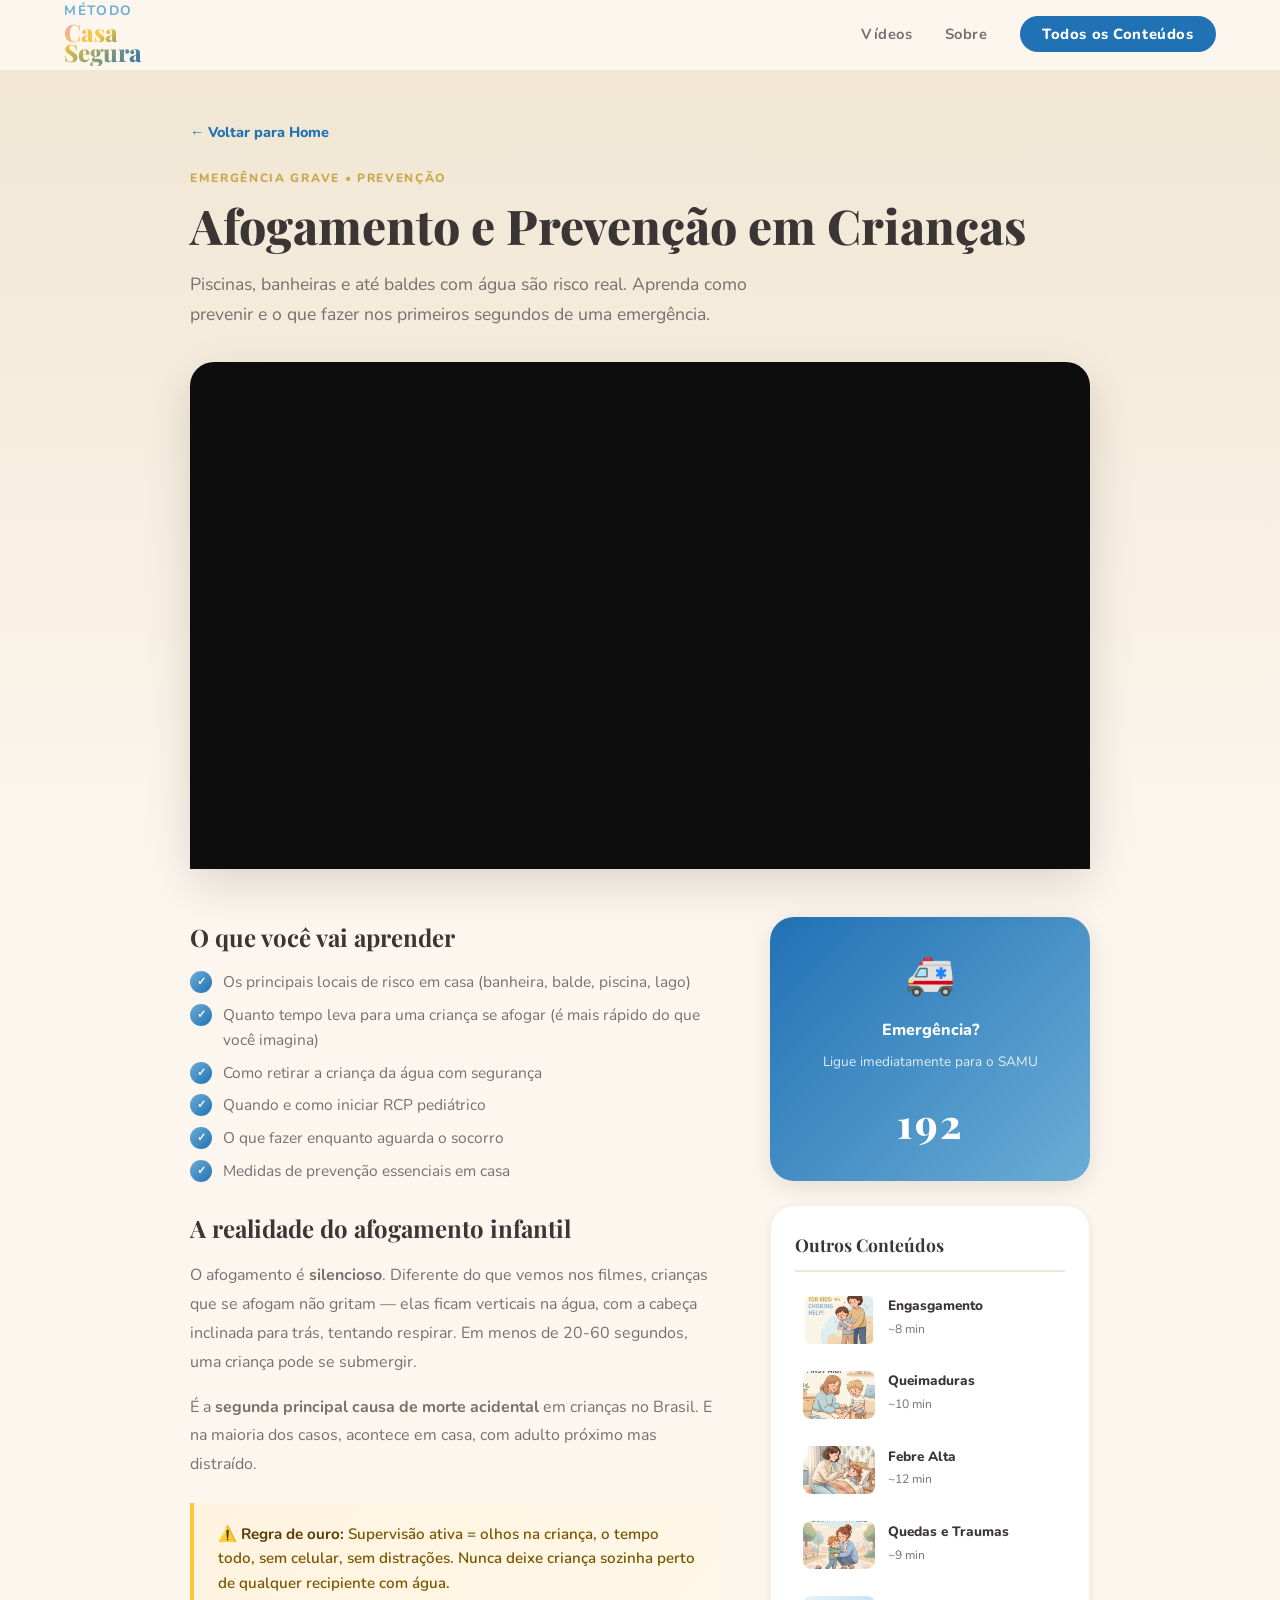
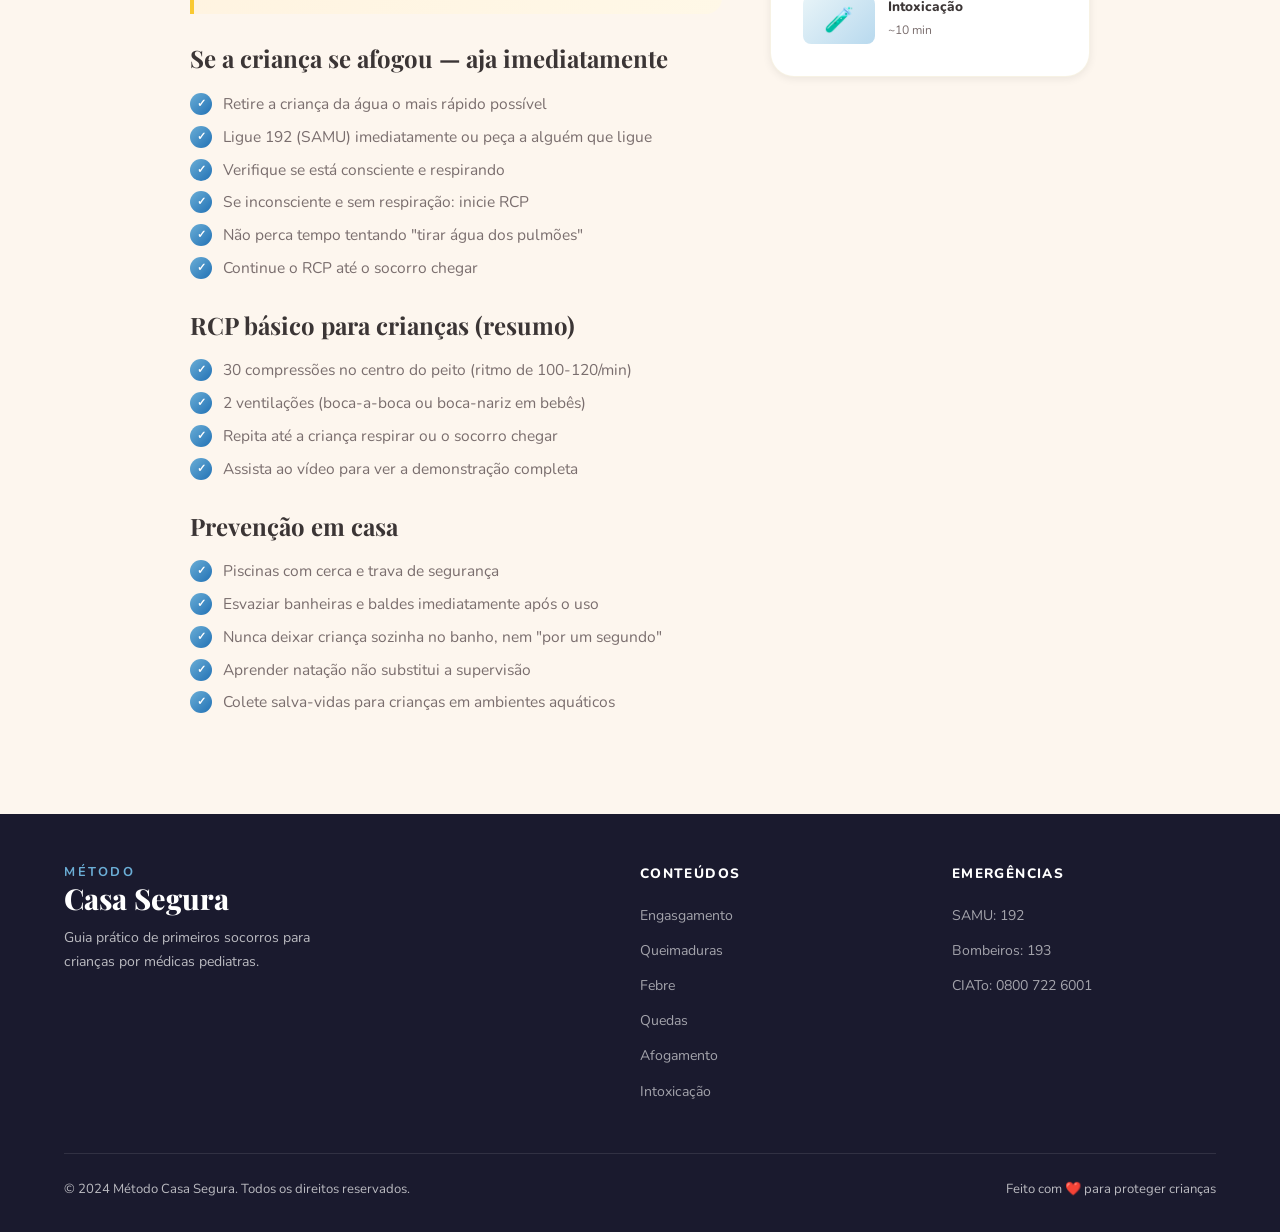
==== video/afogamento.html @ 20ad070c "Primeiro commit" ====
<!DOCTYPE html>
<html lang="pt-BR">
<head>
  <meta charset="UTF-8" />
  <meta name="viewport" content="width=device-width, initial-scale=1.0" />
  <title>Afogamento e Prevenção — Método Casa Segura</title>
  <meta name="description" content="Piscinas, banheiras e baldes causam afogamentos. Aprenda a prevenir e os primeiros passos em caso de emergência com crianças." />
  <link rel="stylesheet" href="../css/style.css" />
  <link rel="icon" href="data:image/svg+xml,<svg xmlns='http://www.w3.org/2000/svg' viewBox='0 0 100 100'><text y='.9em' font-size='90'>🏠</text></svg>" />
</head>
<body>

<header class="site-header">
  <nav class="nav-inner">
    <a href="../index.html" class="logo" aria-label="Método Casa Segura - Início">
      <span class="logo-metodo">Método</span>
      <span class="logo-casa">Casa</span>
      <span class="logo-segura">Segura</span>
    </a>
    <ul class="nav-links" id="nav-links">
      <li><a href="../index.html#videos">Vídeos</a></li>
      <li><a href="../index.html#sobre">Sobre</a></li>
      <li><a href="../index.html#videos" class="nav-cta">Todos os Conteúdos</a></li>
    </ul>
    <button class="hamburger" id="hamburger" aria-label="Abrir menu">
      <span></span><span></span><span></span>
    </button>
  </nav>
</header>

<main>
  <section class="page-video-hero">
    <div class="video-page-inner">
      <a href="../index.html" class="back-link" id="btn-voltar">← Voltar para Home</a>
      <p class="video-page-category">Emergência Grave • Prevenção</p>
      <h1 class="video-page-title">Afogamento e Prevenção em Crianças</h1>
      <p class="video-page-subtitle">Piscinas, banheiras e até baldes com água são risco real. Aprenda como prevenir e o que fazer nos primeiros segundos de uma emergência.</p>

      <div class="video-player-wrap">
        <!-- Substitua o src pelo link real do YouTube ex: https://www.youtube.com/embed/SEU_ID_AQUI -->
        <iframe
          src="https://www.youtube.com/embed/dQw4w9WgXcQ"
          title="Afogamento e Prevenção — Método Casa Segura"
          allow="accelerometer; autoplay; clipboard-write; encrypted-media; gyroscope; picture-in-picture"
          allowfullscreen
          loading="lazy"
        ></iframe>
      </div>
    </div>
  </section>

  <section class="video-content-section">
    <div class="video-content-inner">

      <article class="video-description">
        <h3>O que você vai aprender</h3>
        <ul>
          <li>Os principais locais de risco em casa (banheira, balde, piscina, lago)</li>
          <li>Quanto tempo leva para uma criança se afogar (é mais rápido do que você imagina)</li>
          <li>Como retirar a criança da água com segurança</li>
          <li>Quando e como iniciar RCP pediátrico</li>
          <li>O que fazer enquanto aguarda o socorro</li>
          <li>Medidas de prevenção essenciais em casa</li>
        </ul>

        <h3>A realidade do afogamento infantil</h3>
        <p>O afogamento é <strong>silencioso</strong>. Diferente do que vemos nos filmes, crianças que se afogam não gritam — elas ficam verticais na água, com a cabeça inclinada para trás, tentando respirar. Em menos de 20-60 segundos, uma criança pode se submergir.</p>
        <p>É a <strong>segunda principal causa de morte acidental</strong> em crianças no Brasil. E na maioria dos casos, acontece em casa, com adulto próximo mas distraído.</p>

        <div class="warning-box">
          ⚠️ <strong>Regra de ouro:</strong> Supervisão ativa = olhos na criança, o tempo todo, sem celular, sem distrações. Nunca deixe criança sozinha perto de qualquer recipiente com água.
        </div>

        <h3>Se a criança se afogou — aja imediatamente</h3>
        <ul>
          <li>Retire a criança da água o mais rápido possível</li>
          <li>Ligue 192 (SAMU) imediatamente ou peça a alguém que ligue</li>
          <li>Verifique se está consciente e respirando</li>
          <li>Se inconsciente e sem respiração: inicie RCP</li>
          <li>Não perca tempo tentando "tirar água dos pulmões"</li>
          <li>Continue o RCP até o socorro chegar</li>
        </ul>

        <h3>RCP básico para crianças (resumo)</h3>
        <ul>
          <li>30 compressões no centro do peito (ritmo de 100-120/min)</li>
          <li>2 ventilações (boca-a-boca ou boca-nariz em bebês)</li>
          <li>Repita até a criança respirar ou o socorro chegar</li>
          <li>Assista ao vídeo para ver a demonstração completa</li>
        </ul>

        <h3>Prevenção em casa</h3>
        <ul>
          <li>Piscinas com cerca e trava de segurança</li>
          <li>Esvaziar banheiras e baldes imediatamente após o uso</li>
          <li>Nunca deixar criança sozinha no banho, nem "por um segundo"</li>
          <li>Aprender natação não substitui a supervisão</li>
          <li>Colete salva-vidas para crianças em ambientes aquáticos</li>
        </ul>
      </article>

      <aside class="video-sidebar">
        <div class="emergency-card">
          <div class="icon">🚑</div>
          <h4>Emergência?</h4>
          <p>Ligue imediatamente para o SAMU</p>
          <div class="emergency-number">192</div>
        </div>

        <div class="sidebar-card" style="margin-top:1.5rem;">
          <h4>Outros Conteúdos</h4>
          <div class="related-list">
            <a href="engasgamento.html" class="related-item">
              <img src="../images/thumb_engasgamento.png" alt="Engasgamento" />
              <div class="related-item-info"><strong>Engasgamento</strong><span>~8 min</span></div>
            </a>
            <a href="queimadura.html" class="related-item">
              <img src="../images/thumb_queimadura.png" alt="Queimaduras" />
              <div class="related-item-info"><strong>Queimaduras</strong><span>~10 min</span></div>
            </a>
            <a href="febre.html" class="related-item">
              <img src="../images/thumb_febre.png" alt="Febre" />
              <div class="related-item-info"><strong>Febre Alta</strong><span>~12 min</span></div>
            </a>
            <a href="queda.html" class="related-item">
              <img src="../images/thumb_queda.png" alt="Quedas" />
              <div class="related-item-info"><strong>Quedas e Traumas</strong><span>~9 min</span></div>
            </a>
            <a href="intoxicacao.html" class="related-item">
              <div style="width:72px;height:48px;background:linear-gradient(135deg,#E8F4F8,#B8D9EE);border-radius:8px;display:flex;align-items:center;justify-content:center;font-size:1.5rem;flex-shrink:0;">🧪</div>
              <div class="related-item-info"><strong>Intoxicação</strong><span>~10 min</span></div>
            </a>
          </div>
        </div>
      </aside>

    </div>
  </section>
</main>

<footer class="site-footer">
  <div class="footer-inner">
    <div class="footer-brand">
      <div class="logo-footer-metodo">Método</div>
      <div class="logo-footer-name">Casa Segura</div>
      <p>Guia prático de primeiros socorros para crianças por médicas pediatras.</p>
    </div>
    <div class="footer-col">
      <h4>Conteúdos</h4>
      <ul>
        <li><a href="engasgamento.html">Engasgamento</a></li>
        <li><a href="queimadura.html">Queimaduras</a></li>
        <li><a href="febre.html">Febre</a></li>
        <li><a href="queda.html">Quedas</a></li>
        <li><a href="afogamento.html">Afogamento</a></li>
        <li><a href="intoxicacao.html">Intoxicação</a></li>
      </ul>
    </div>
    <div class="footer-col">
      <h4>Emergências</h4>
      <ul>
        <li><a href="tel:192">SAMU: 192</a></li>
        <li><a href="tel:193">Bombeiros: 193</a></li>
        <li><a href="tel:0800722600">CIATo: 0800 722 6001</a></li>
      </ul>
    </div>
  </div>
  <div class="footer-bottom">
    <p>&copy; 2024 Método Casa Segura. Todos os direitos reservados.</p>
    <p>Feito com <span class="heart">❤️</span> para proteger crianças</p>
  </div>
</footer>

<script src="../js/main.js" defer></script>
</body>
</html>
---- css/style.css ----
/* ===================================================
   MÉTODO CASA SEGURA — Design System
   =================================================== */

@import url('https://fonts.googleapis.com/css2?family=Nunito:ital,wght@0,400;0,600;0,700;0,800;0,900;1,700&family=Playfair+Display:wght@700;800&display=swap');

/* --- CSS Variables --- */
:root {
  --azul-suave:    #6BAED6;
  --azul-forte:    #2171B5;
  --bege:          #FDF6EE;
  --bege-escuro:   #F0E6D3;
  --dourado:       #C9A84C;
  --dourado-claro: #F0D080;
  --rosa:          #F4A7B9;
  --rosa-suave:    #FDE8EF;
  --amarelo:       #F9C932;
  --texto:         #3B3535;
  --texto-leve:    #7A6E6E;
  --branco:        #FFFFFF;

  --radius-sm:  8px;
  --radius-md:  16px;
  --radius-lg:  24px;
  --radius-xl:  40px;

  --shadow-sm:  0 2px 8px rgba(0,0,0,.07);
  --shadow-md:  0 6px 24px rgba(0,0,0,.10);
  --shadow-lg:  0 16px 48px rgba(0,0,0,.13);

  --transition: .3s cubic-bezier(.4,0,.2,1);
  --font-body:  'Nunito', sans-serif;
  --font-title: 'Playfair Display', serif;
}

/* --- Reset & Base --- */
*, *::before, *::after { box-sizing: border-box; margin: 0; padding: 0; }

html { scroll-behavior: smooth; font-size: 16px; }

body {
  font-family: var(--font-body);
  background-color: var(--bege);
  color: var(--texto);
  line-height: 1.7;
  overflow-x: hidden;
}

img { display: block; max-width: 100%; }
a   { text-decoration: none; color: inherit; }
ul  { list-style: none; }

/* --- Scrollbar --- */
::-webkit-scrollbar { width: 8px; }
::-webkit-scrollbar-track { background: var(--bege-escuro); }
::-webkit-scrollbar-thumb { background: var(--azul-suave); border-radius: 4px; }

/* ===================================================
   HEADER / NAV
   =================================================== */
.site-header {
  position: sticky;
  top: 0;
  z-index: 100;
  background: rgba(253,246,238,.92);
  backdrop-filter: blur(12px);
  border-bottom: 1px solid rgba(201,168,76,.2);
  padding: 0 clamp(1rem, 5vw, 4rem);
}

.nav-inner {
  max-width: 1200px;
  margin: 0 auto;
  height: 70px;
  display: flex;
  align-items: center;
  justify-content: space-between;
}

.logo {
  display: flex;
  flex-direction: column;
  line-height: 1.1;
  user-select: none;
}

.logo-metodo {
  font-family: var(--font-body);
  font-weight: 700;
  font-size: .85rem;
  letter-spacing: .12em;
  color: var(--azul-suave);
  text-transform: uppercase;
}

.logo-casa {
  font-family: var(--font-title);
  font-size: 1.5rem;
  font-weight: 800;
  background: linear-gradient(135deg, var(--rosa) 0%, var(--amarelo) 50%, var(--azul-forte) 100%);
  -webkit-background-clip: text;
  -webkit-text-fill-color: transparent;
  background-clip: text;
}

.logo-segura {
  font-family: var(--font-title);
  font-size: 1.5rem;
  font-weight: 800;
  background: linear-gradient(135deg, var(--amarelo) 0%, var(--azul-forte) 100%);
  -webkit-background-clip: text;
  -webkit-text-fill-color: transparent;
  background-clip: text;
  margin-top: -6px;
}

.nav-links {
  display: flex;
  gap: 2rem;
  align-items: center;
}

.nav-links a {
  font-weight: 700;
  font-size: .92rem;
  color: var(--texto-leve);
  letter-spacing: .04em;
  transition: color var(--transition);
  position: relative;
}

.nav-links a::after {
  content: '';
  position: absolute;
  bottom: -4px; left: 0;
  width: 0; height: 2px;
  background: var(--dourado);
  border-radius: 2px;
  transition: width var(--transition);
}

.nav-links a:hover { color: var(--azul-forte); }
.nav-links a:hover::after { width: 100%; }

.nav-cta {
  background: var(--azul-forte) !important;
  color: var(--branco) !important;
  padding: .5rem 1.4rem;
  border-radius: var(--radius-xl);
  font-weight: 800 !important;
  transition: background var(--transition), transform var(--transition), box-shadow var(--transition) !important;
}

.nav-cta::after { display: none !important; }
.nav-cta:hover {
  background: var(--azul-suave) !important;
  transform: translateY(-2px);
  box-shadow: 0 6px 20px rgba(33,113,181,.35) !important;
}

/* Hamburger */
.hamburger {
  display: none;
  flex-direction: column;
  gap: 5px;
  cursor: pointer;
  padding: 4px;
  background: none;
  border: none;
}
.hamburger span {
  display: block;
  width: 26px; height: 3px;
  background: var(--azul-forte);
  border-radius: 3px;
  transition: var(--transition);
}

/* ===================================================
   HERO SECTION
   =================================================== */
.hero {
  min-height: calc(100vh - 70px);
  display: grid;
  grid-template-columns: 1fr 1fr;
  align-items: center;
  gap: 3rem;
  padding: 4rem clamp(1rem, 5vw, 4rem);
  max-width: 1200px;
  margin: 0 auto;
}

.hero-content { order: 1; }

.hero-badge {
  display: inline-flex;
  align-items: center;
  gap: .5rem;
  background: var(--rosa-suave);
  border: 1px solid var(--rosa);
  color: #C0527A;
  font-size: .8rem;
  font-weight: 800;
  letter-spacing: .08em;
  text-transform: uppercase;
  padding: .4rem 1rem;
  border-radius: var(--radius-xl);
  margin-bottom: 1.5rem;
  animation: fadeInDown .6s ease both;
}

.hero-badge-icon { font-size: 1rem; }

.hero-title {
  font-family: var(--font-body);
  font-weight: 900;
  font-size: clamp(2.2rem, 5vw, 3.8rem);
  line-height: 1.1;
  margin-bottom: 1rem;
  animation: fadeInUp .7s .1s ease both;
}

.hero-title .word-metodo {
  font-family: var(--font-body);
  font-size: .6em;
  font-weight: 700;
  display: block;
  color: var(--azul-suave);
  letter-spacing: .2em;
  text-transform: uppercase;
  margin-bottom: .2rem;
}

.hero-title .word-casa {
  color: var(--rosa);
  display: inline-block;
}

.hero-title .word-segura {
  color: var(--amarelo);
  display: inline-block;
  -webkit-text-stroke: 2px var(--azul-forte);
}

.hero-subtitle {
  font-size: clamp(1rem, 2vw, 1.22rem);
  color: var(--texto-leve);
  font-weight: 600;
  max-width: 480px;
  margin-bottom: 2rem;
  animation: fadeInUp .7s .2s ease both;
}

.hero-subtitle strong { color: var(--azul-forte); }

.hero-actions {
  display: flex;
  flex-wrap: wrap;
  gap: 1rem;
  animation: fadeInUp .7s .3s ease both;
}

.btn-primary {
  display: inline-flex;
  align-items: center;
  gap: .6rem;
  background: linear-gradient(135deg, var(--azul-forte), var(--azul-suave));
  color: var(--branco);
  font-family: var(--font-body);
  font-weight: 800;
  font-size: 1rem;
  padding: .9rem 2rem;
  border-radius: var(--radius-xl);
  border: none;
  cursor: pointer;
  box-shadow: 0 6px 24px rgba(33,113,181,.35);
  transition: transform var(--transition), box-shadow var(--transition);
}
.btn-primary:hover {
  transform: translateY(-3px);
  box-shadow: 0 12px 36px rgba(33,113,181,.45);
}

.btn-secondary {
  display: inline-flex;
  align-items: center;
  gap: .6rem;
  background: transparent;
  color: var(--azul-forte);
  font-family: var(--font-body);
  font-weight: 800;
  font-size: 1rem;
  padding: .9rem 2rem;
  border-radius: var(--radius-xl);
  border: 2px solid var(--azul-forte);
  cursor: pointer;
  transition: background var(--transition), color var(--transition), transform var(--transition);
}
.btn-secondary:hover {
  background: var(--azul-forte);
  color: var(--branco);
  transform: translateY(-3px);
}

.hero-stats {
  display: flex;
  gap: 2rem;
  margin-top: 2.5rem;
  animation: fadeInUp .7s .4s ease both;
}

.stat {
  display: flex;
  flex-direction: column;
}
.stat-number {
  font-family: var(--font-title);
  font-size: 1.8rem;
  font-weight: 800;
  color: var(--azul-forte);
  line-height: 1;
}
.stat-label {
  font-size: .78rem;
  font-weight: 700;
  color: var(--texto-leve);
  text-transform: uppercase;
  letter-spacing: .06em;
}

.hero-image {
  order: 2;
  position: relative;
  animation: fadeIn .8s .2s ease both;
}

.hero-image img {
  width: 100%;
  max-width: 520px;
  margin: 0 auto;
  border-radius: var(--radius-lg);
  box-shadow: var(--shadow-lg);
}

.hero-badge-float {
  position: absolute;
  background: var(--branco);
  border-radius: var(--radius-md);
  box-shadow: var(--shadow-md);
  padding: .8rem 1.2rem;
  display: flex;
  align-items: center;
  gap: .6rem;
  font-weight: 800;
  font-size: .82rem;
  color: var(--texto);
  animation: float 3s ease-in-out infinite;
}

.hero-badge-float .badge-icon { font-size: 1.4rem; }

.badge-float-1 { top: 10%; right: -5%; }
.badge-float-2 { bottom: 15%; left: -5%; animation-delay: 1.5s; }

/* ===================================================
   DIVIDER ORNAMENT
   =================================================== */
.ornament-divider {
  text-align: center;
  padding: .5rem 0;
  color: var(--dourado);
  font-size: 1.4rem;
  letter-spacing: .6em;
  opacity: .6;
}

/* ===================================================
   SECTION COMMONS
   =================================================== */
.section {
  padding: 5rem clamp(1rem, 5vw, 4rem);
}

.section-inner {
  max-width: 1200px;
  margin: 0 auto;
}

.section-header {
  text-align: center;
  margin-bottom: 3.5rem;
}

.section-eyebrow {
  display: inline-block;
  font-size: .8rem;
  font-weight: 800;
  letter-spacing: .18em;
  text-transform: uppercase;
  color: var(--dourado);
  margin-bottom: .8rem;
}

.section-title {
  font-family: var(--font-title);
  font-size: clamp(1.8rem, 4vw, 2.8rem);
  font-weight: 800;
  color: var(--texto);
  line-height: 1.2;
  margin-bottom: .8rem;
}

.section-subtitle {
  font-size: 1.05rem;
  color: var(--texto-leve);
  max-width: 560px;
  margin: 0 auto;
}

/* ===================================================
   BENEFITS STRIP
   =================================================== */
.benefits-strip {
  background: linear-gradient(135deg, var(--azul-forte) 0%, var(--azul-suave) 100%);
  padding: 3rem clamp(1rem, 5vw, 4rem);
}

.benefits-grid {
  max-width: 1200px;
  margin: 0 auto;
  display: grid;
  grid-template-columns: repeat(auto-fit, minmax(200px, 1fr));
  gap: 2rem;
}

.benefit-item {
  display: flex;
  flex-direction: column;
  align-items: center;
  text-align: center;
  color: var(--branco);
  gap: .6rem;
}

.benefit-icon {
  font-size: 2.2rem;
  background: rgba(255,255,255,.15);
  width: 64px; height: 64px;
  border-radius: 50%;
  display: flex;
  align-items: center;
  justify-content: center;
  margin-bottom: .4rem;
}

.benefit-title {
  font-weight: 800;
  font-size: 1rem;
}

.benefit-desc {
  font-size: .85rem;
  opacity: .85;
  line-height: 1.5;
}

/* ===================================================
   VIDEO CARDS GRID
   =================================================== */
.videos-section { background: var(--bege); }

.cards-grid {
  display: grid;
  grid-template-columns: repeat(auto-fill, minmax(300px, 1fr));
  gap: 2rem;
}

.video-card {
  background: var(--branco);
  border-radius: var(--radius-lg);
  overflow: hidden;
  box-shadow: var(--shadow-sm);
  transition: transform var(--transition), box-shadow var(--transition);
  cursor: pointer;
  display: flex;
  flex-direction: column;
  border: 1px solid rgba(201,168,76,.12);
}

.video-card:hover {
  transform: translateY(-8px);
  box-shadow: var(--shadow-lg);
}

.card-thumb {
  position: relative;
  overflow: hidden;
  aspect-ratio: 16/9;
  background: var(--bege-escuro);
}

.card-thumb img {
  width: 100%;
  height: 100%;
  object-fit: cover;
  transition: transform var(--transition);
}

.video-card:hover .card-thumb img {
  transform: scale(1.05);
}

.card-play-overlay {
  position: absolute;
  inset: 0;
  background: rgba(33,113,181,.18);
  display: flex;
  align-items: center;
  justify-content: center;
  opacity: 0;
  transition: opacity var(--transition);
}

.video-card:hover .card-play-overlay { opacity: 1; }

.play-btn-overlay {
  width: 60px; height: 60px;
  background: var(--branco);
  border-radius: 50%;
  display: flex;
  align-items: center;
  justify-content: center;
  box-shadow: var(--shadow-md);
  font-size: 1.4rem;
  transform: scale(.8);
  transition: transform var(--transition);
}

.video-card:hover .play-btn-overlay { transform: scale(1); }

.card-tag {
  position: absolute;
  top: .8rem; left: .8rem;
  background: var(--rosa);
  color: var(--branco);
  font-size: .7rem;
  font-weight: 800;
  text-transform: uppercase;
  letter-spacing: .06em;
  padding: .25rem .7rem;
  border-radius: var(--radius-xl);
}

.card-body {
  padding: 1.4rem;
  flex: 1;
  display: flex;
  flex-direction: column;
  gap: .6rem;
}

.card-category {
  font-size: .72rem;
  font-weight: 800;
  letter-spacing: .12em;
  text-transform: uppercase;
  color: var(--dourado);
}

.card-title {
  font-family: var(--font-title);
  font-size: 1.2rem;
  font-weight: 700;
  color: var(--texto);
  line-height: 1.3;
}

.card-desc {
  font-size: .9rem;
  color: var(--texto-leve);
  line-height: 1.6;
  flex: 1;
}

.card-footer {
  display: flex;
  align-items: center;
  justify-content: space-between;
  padding: 1rem 1.4rem;
  border-top: 1px solid rgba(0,0,0,.06);
}

.card-duration {
  font-size: .8rem;
  font-weight: 700;
  color: var(--texto-leve);
  display: flex;
  align-items: center;
  gap: .35rem;
}

.btn-card {
  display: inline-flex;
  align-items: center;
  gap: .4rem;
  background: var(--azul-forte);
  color: var(--branco);
  font-family: var(--font-body);
  font-weight: 800;
  font-size: .82rem;
  padding: .55rem 1.2rem;
  border-radius: var(--radius-xl);
  border: none;
  cursor: pointer;
  transition: background var(--transition), transform var(--transition);
  text-decoration: none;
}

.btn-card:hover {
  background: var(--azul-suave);
  transform: translateX(3px);
}

/* ===================================================
   ABOUT SECTION
   =================================================== */
.about-section {
  background: linear-gradient(135deg, var(--rosa-suave) 0%, var(--bege) 60%);
}

.about-grid {
  display: grid;
  grid-template-columns: 1fr 1fr;
  gap: 4rem;
  align-items: center;
}

.about-image-wrap {
  position: relative;
}

.about-image-wrap img {
  border-radius: var(--radius-lg);
  box-shadow: var(--shadow-lg);
}

.about-badge-stamp {
  position: absolute;
  bottom: -1.5rem; right: -1.5rem;
  width: 110px; height: 110px;
  background: linear-gradient(135deg, var(--dourado), var(--dourado-claro));
  border-radius: 50%;
  display: flex;
  flex-direction: column;
  align-items: center;
  justify-content: center;
  text-align: center;
  box-shadow: var(--shadow-md);
  color: var(--branco);
  font-weight: 800;
  font-size: .7rem;
  line-height: 1.3;
  padding: 1rem;
  animation: float 3s ease-in-out infinite;
}

.about-content h2 {
  font-family: var(--font-title);
  font-size: clamp(1.6rem, 3vw, 2.4rem);
  font-weight: 800;
  color: var(--texto);
  margin-bottom: 1.2rem;
}

.about-content p {
  font-size: 1rem;
  color: var(--texto-leve);
  margin-bottom: 1rem;
  line-height: 1.8;
}

.doctors-list {
  display: flex;
  flex-direction: column;
  gap: .8rem;
  margin-top: 1.5rem;
}

.doctor-item {
  display: flex;
  align-items: center;
  gap: 1rem;
  background: var(--branco);
  padding: .9rem 1.2rem;
  border-radius: var(--radius-md);
  box-shadow: var(--shadow-sm);
  border-left: 4px solid var(--azul-suave);
}

.doctor-avatar {
  width: 44px; height: 44px;
  border-radius: 50%;
  background: linear-gradient(135deg, var(--azul-suave), var(--azul-forte));
  display: flex;
  align-items: center;
  justify-content: center;
  font-size: 1.2rem;
  flex-shrink: 0;
}

.doctor-info strong {
  display: block;
  font-weight: 800;
  font-size: .95rem;
  color: var(--texto);
}

.doctor-info span {
  font-size: .8rem;
  color: var(--texto-leve);
}

/* ===================================================
   FOOTER
   =================================================== */
.site-footer {
  background: #1A1A2E;
  color: rgba(255,255,255,.7);
  padding: 3rem clamp(1rem, 5vw, 4rem) 2rem;
}

.footer-inner {
  max-width: 1200px;
  margin: 0 auto;
  display: grid;
  grid-template-columns: 2fr 1fr 1fr;
  gap: 3rem;
  padding-bottom: 2.5rem;
  border-bottom: 1px solid rgba(255,255,255,.1);
}

.footer-brand .logo-footer-metodo {
  font-size: .8rem;
  font-weight: 700;
  letter-spacing: .2em;
  text-transform: uppercase;
  color: var(--azul-suave);
}

.footer-brand .logo-footer-name {
  font-family: var(--font-title);
  font-size: 1.8rem;
  font-weight: 800;
  color: var(--branco);
  line-height: 1;
  margin-bottom: .8rem;
}

.footer-brand p {
  font-size: .88rem;
  line-height: 1.7;
  max-width: 300px;
}

.footer-col h4 {
  font-weight: 800;
  font-size: .85rem;
  letter-spacing: .1em;
  text-transform: uppercase;
  color: var(--branco);
  margin-bottom: 1rem;
}

.footer-col ul li {
  margin-bottom: .5rem;
}

.footer-col ul li a {
  font-size: .88rem;
  color: rgba(255,255,255,.6);
  transition: color var(--transition);
}

.footer-col ul li a:hover { color: var(--azul-suave); }

.footer-bottom {
  max-width: 1200px;
  margin: 1.5rem auto 0;
  display: flex;
  align-items: center;
  justify-content: space-between;
  flex-wrap: wrap;
  gap: 1rem;
  font-size: .82rem;
}

.footer-bottom .heart { color: var(--rosa); }

/* ===================================================
   VIDEO PAGE SPECIFICS
   =================================================== */
.page-video-hero {
  background: linear-gradient(180deg, var(--bege-escuro) 0%, var(--bege) 100%);
  padding: 3rem clamp(1rem, 5vw, 4rem) 0;
}

.video-page-inner {
  max-width: 900px;
  margin: 0 auto;
}

.back-link {
  display: inline-flex;
  align-items: center;
  gap: .5rem;
  color: var(--azul-forte);
  font-weight: 800;
  font-size: .9rem;
  margin-bottom: 1.5rem;
  transition: gap var(--transition);
}
.back-link:hover { gap: .8rem; }

.video-page-category {
  font-size: .75rem;
  font-weight: 800;
  letter-spacing: .14em;
  text-transform: uppercase;
  color: var(--dourado);
  margin-bottom: .5rem;
}

.video-page-title {
  font-family: var(--font-title);
  font-size: clamp(1.8rem, 4vw, 3rem);
  font-weight: 800;
  color: var(--texto);
  line-height: 1.2;
  margin-bottom: 1rem;
}

.video-page-subtitle {
  font-size: 1.1rem;
  color: var(--texto-leve);
  margin-bottom: 2rem;
  max-width: 600px;
}

.video-player-wrap {
  background: #0d0d0d;
  border-radius: var(--radius-lg) var(--radius-lg) 0 0;
  overflow: hidden;
  aspect-ratio: 16/9;
  box-shadow: var(--shadow-lg);
  position: relative;
}

.video-player-wrap iframe,
.video-player-wrap video {
  width: 100%;
  height: 100%;
  border: none;
  display: block;
}

/* HTML5 video native controls override */
.video-player-wrap video {
  background: #000;
  outline: none;
}

/* Placeholder when no video is set */
.video-placeholder {
  position: absolute;
  inset: 0;
  display: flex;
  flex-direction: column;
  align-items: center;
  justify-content: center;
  gap: 1rem;
  background: linear-gradient(135deg, #1a1a2e 0%, #16213e 100%);
  color: rgba(255,255,255,.5);
  font-family: var(--font-body);
}

.video-placeholder .ph-icon { font-size: 3.5rem; opacity: .4; }
.video-placeholder p { font-size: .9rem; text-align: center; max-width: 260px; line-height: 1.6; }

.video-content-section {
  padding: 3rem clamp(1rem, 5vw, 4rem) 5rem;
}

.video-content-inner {
  max-width: 900px;
  margin: 0 auto;
  display: grid;
  grid-template-columns: 1fr 320px;
  gap: 3rem;
  align-items: start;
}

.video-description h3 {
  font-family: var(--font-title);
  font-size: 1.5rem;
  font-weight: 700;
  color: var(--texto);
  margin: 1.5rem 0 .8rem;
}

.video-description h3:first-child { margin-top: 0; }

.video-description p {
  font-size: 1rem;
  color: var(--texto-leve);
  line-height: 1.8;
  margin-bottom: 1rem;
}

.video-description ul {
  list-style: none;
  padding: 0;
  margin: 0 0 1.2rem;
  display: flex;
  flex-direction: column;
  gap: .5rem;
}

.video-description ul li {
  display: flex;
  gap: .7rem;
  align-items: flex-start;
  font-size: .97rem;
  color: var(--texto-leve);
  line-height: 1.6;
}

.video-description ul li::before {
  content: '✓';
  display: inline-flex;
  align-items: center;
  justify-content: center;
  width: 22px; height: 22px;
  background: linear-gradient(135deg, var(--azul-suave), var(--azul-forte));
  color: var(--branco);
  border-radius: 50%;
  font-size: .7rem;
  font-weight: 800;
  flex-shrink: 0;
  margin-top: 1px;
}

.warning-box {
  background: linear-gradient(135deg, #FFF3E0, #FFF8E7);
  border-left: 4px solid var(--amarelo);
  border-radius: 0 var(--radius-md) var(--radius-md) 0;
  padding: 1.2rem 1.5rem;
  margin: 1.5rem 0;
  font-size: .95rem;
  color: #7A5500;
  font-weight: 600;
  line-height: 1.6;
}

.warning-box strong { color: #5A3D00; }

.video-sidebar .sidebar-card {
  background: var(--branco);
  border-radius: var(--radius-lg);
  padding: 1.5rem;
  box-shadow: var(--shadow-sm);
  border: 1px solid rgba(201,168,76,.15);
  margin-bottom: 1.5rem;
}

.sidebar-card h4 {
  font-family: var(--font-title);
  font-size: 1.1rem;
  font-weight: 700;
  color: var(--texto);
  margin-bottom: 1rem;
  padding-bottom: .6rem;
  border-bottom: 2px solid var(--bege-escuro);
}

.related-list { display: flex; flex-direction: column; gap: .7rem; }

.related-item {
  display: flex;
  gap: .8rem;
  align-items: center;
  text-decoration: none;
  padding: .5rem;
  border-radius: var(--radius-sm);
  transition: background var(--transition);
}

.related-item:hover { background: var(--bege); }

.related-item img {
  width: 72px;
  height: 48px;
  object-fit: cover;
  border-radius: var(--radius-sm);
  flex-shrink: 0;
}

.related-item-info strong {
  display: block;
  font-size: .85rem;
  font-weight: 800;
  color: var(--texto);
  line-height: 1.3;
}

.related-item-info span {
  font-size: .76rem;
  color: var(--texto-leve);
}

.emergency-card {
  background: linear-gradient(135deg, var(--azul-forte), var(--azul-suave));
  color: var(--branco);
  border-radius: var(--radius-lg);
  padding: 1.5rem;
  text-align: center;
  box-shadow: var(--shadow-md);
}

.emergency-card .icon { font-size: 2.5rem; margin-bottom: .5rem; }
.emergency-card h4 { font-weight: 800; margin-bottom: .4rem; }
.emergency-card p { font-size: .85rem; opacity: .85; margin-bottom: 1rem; }
.emergency-number {
  font-family: var(--font-title);
  font-size: 2.5rem;
  font-weight: 800;
  letter-spacing: .05em;
}

/* ===================================================
   ANIMATIONS
   =================================================== */
@keyframes fadeInDown {
  from { opacity: 0; transform: translateY(-16px); }
  to   { opacity: 1; transform: translateY(0); }
}

@keyframes fadeInUp {
  from { opacity: 0; transform: translateY(20px); }
  to   { opacity: 1; transform: translateY(0); }
}

@keyframes fadeIn {
  from { opacity: 0; }
  to   { opacity: 1; }
}

@keyframes float {
  0%, 100% { transform: translateY(0); }
  50%       { transform: translateY(-10px); }
}

/* Scroll-triggered fade-in */
.reveal {
  opacity: 0;
  transform: translateY(28px);
  transition: opacity .6s ease, transform .6s ease;
}
.reveal.visible {
  opacity: 1;
  transform: translateY(0);
}

/* ===================================================
   RESPONSIVE
   =================================================== */
@media (max-width: 900px) {
  .hero {
    grid-template-columns: 1fr;
    min-height: auto;
    padding-top: 2.5rem;
    text-align: center;
  }
  .hero-content { order: 2; }
  .hero-image  { order: 1; }
  .hero-image img { max-width: 340px; }
  .hero-actions { justify-content: center; }
  .hero-stats   { justify-content: center; }
  .hero-subtitle { margin: 0 auto 2rem; }
  .badge-float-1, .badge-float-2 { display: none; }

  .about-grid { grid-template-columns: 1fr; }
  .about-image-wrap { max-width: 400px; margin: 0 auto; }

  .footer-inner { grid-template-columns: 1fr 1fr; }
  .footer-brand { grid-column: 1 / -1; }

  .video-content-inner { grid-template-columns: 1fr; }
  .video-sidebar { order: -1; }
}

@media (max-width: 600px) {
  .nav-links { display: none; flex-direction: column; }
  .nav-links.open {
    display: flex;
    position: fixed;
    top: 70px; left: 0; right: 0;
    background: var(--bege);
    padding: 1.5rem 2rem;
    box-shadow: var(--shadow-md);
    border-top: 1px solid var(--bege-escuro);
    gap: 1.2rem;
    z-index: 99;
  }
  .nav-links.open a { font-size: 1.1rem; }
  .hamburger { display: flex; }

  .footer-inner { grid-template-columns: 1fr; }
  .footer-bottom { flex-direction: column; text-align: center; }

  .cards-grid { grid-template-columns: 1fr; }
}
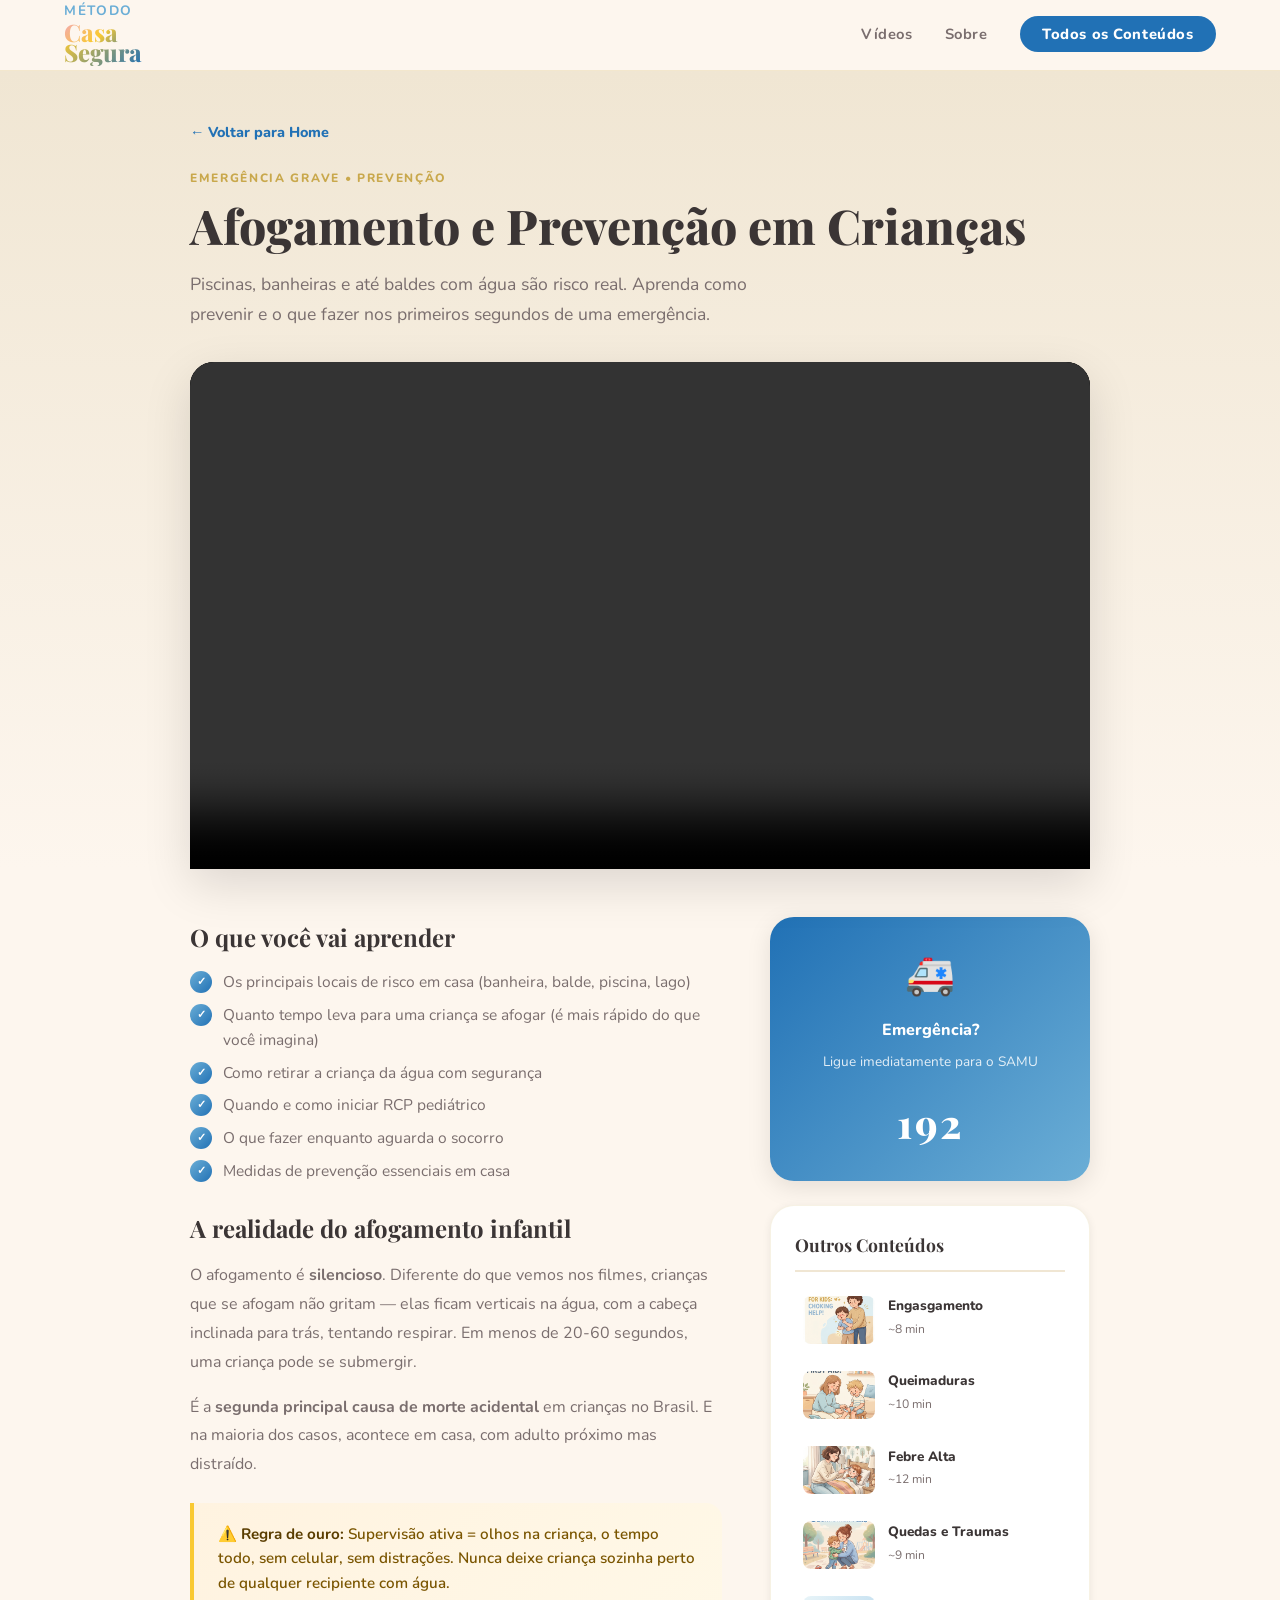
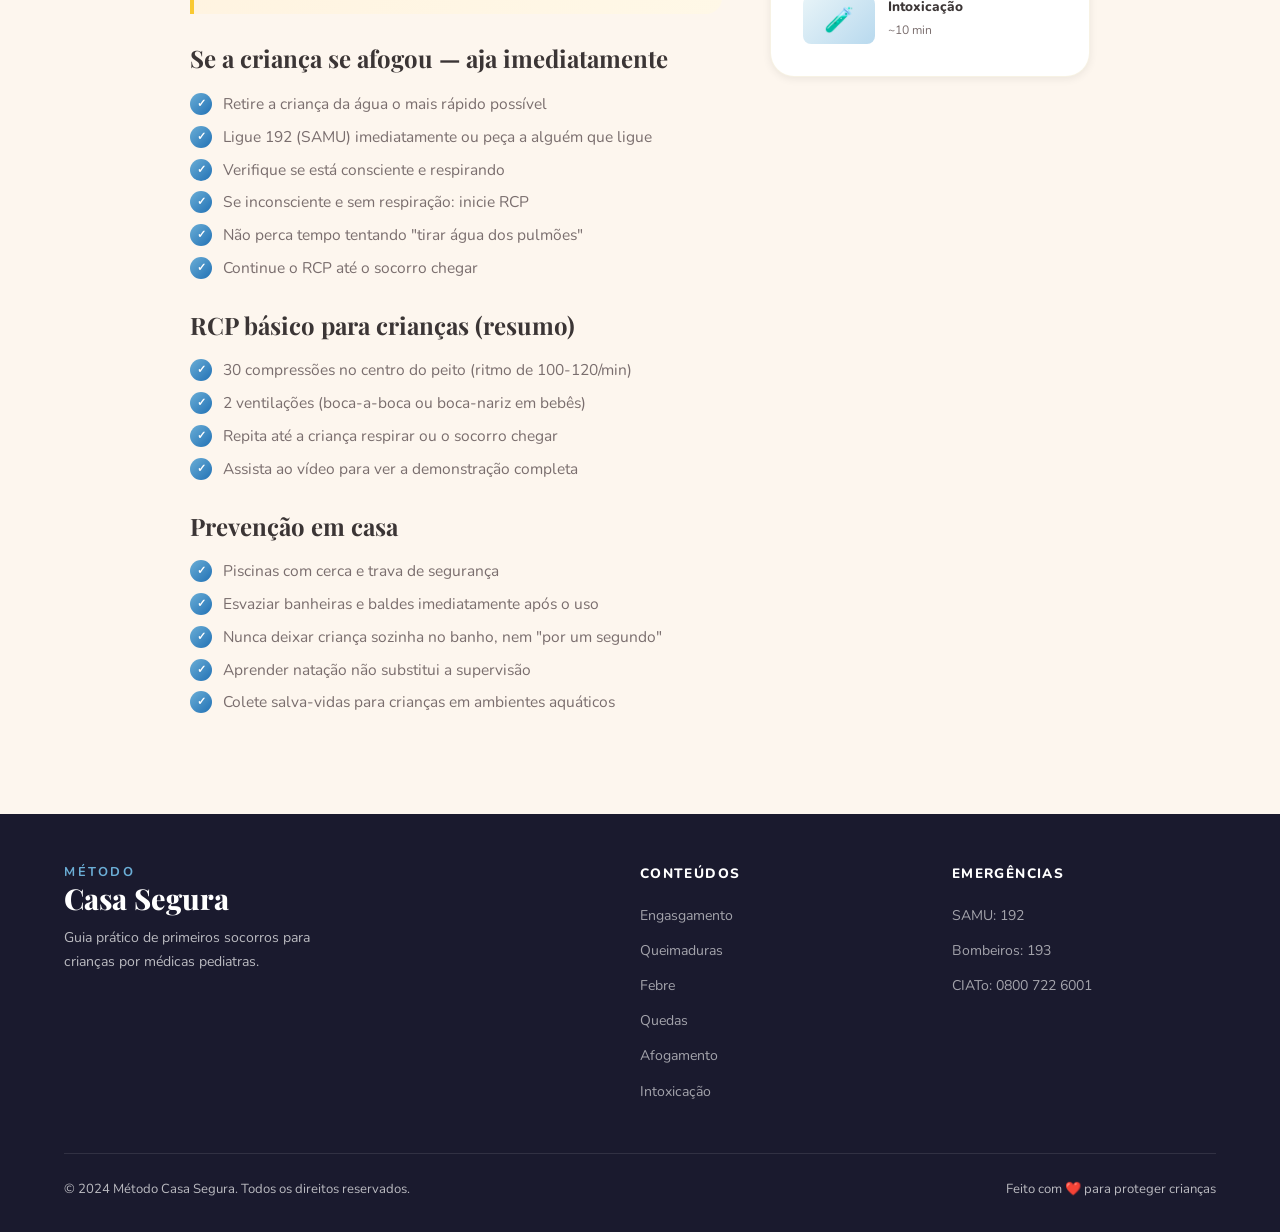
==== commit d5997f4c: "Migrar players de iframe para tag video HTML5" ====
--- a/video/afogamento.html
+++ b/video/afogamento.html
@@ -37,14 +37,20 @@
       <p class="video-page-subtitle">Piscinas, banheiras e até baldes com água são risco real. Aprenda como prevenir e o que fazer nos primeiros segundos de uma emergência.</p>
 
       <div class="video-player-wrap">
-        <!-- Substitua o src pelo link real do YouTube ex: https://www.youtube.com/embed/SEU_ID_AQUI -->
-        <iframe
-          src="https://www.youtube.com/embed/dQw4w9WgXcQ"
+        <!--
+          COMO USAR:
+          - Vídeo local (.mp4):  src="../images/nome-do-arquivo.mp4"
+          - YouTube:             substitua a tag <video> por <iframe src="https://www.youtube.com/embed/ID_DO_VIDEO" allowfullscreen></iframe>
+        -->
+        <video
+          src="../images/AFOGAMENTO.mp4"
+          controls
+          controlsList="nodownload"
+          preload="metadata"
           title="Afogamento e Prevenção — Método Casa Segura"
-          allow="accelerometer; autoplay; clipboard-write; encrypted-media; gyroscope; picture-in-picture"
-          allowfullscreen
-          loading="lazy"
-        ></iframe>
+        >
+          Seu navegador não suporta reprodução de vídeo.
+        </video>
       </div>
     </div>
   </section>
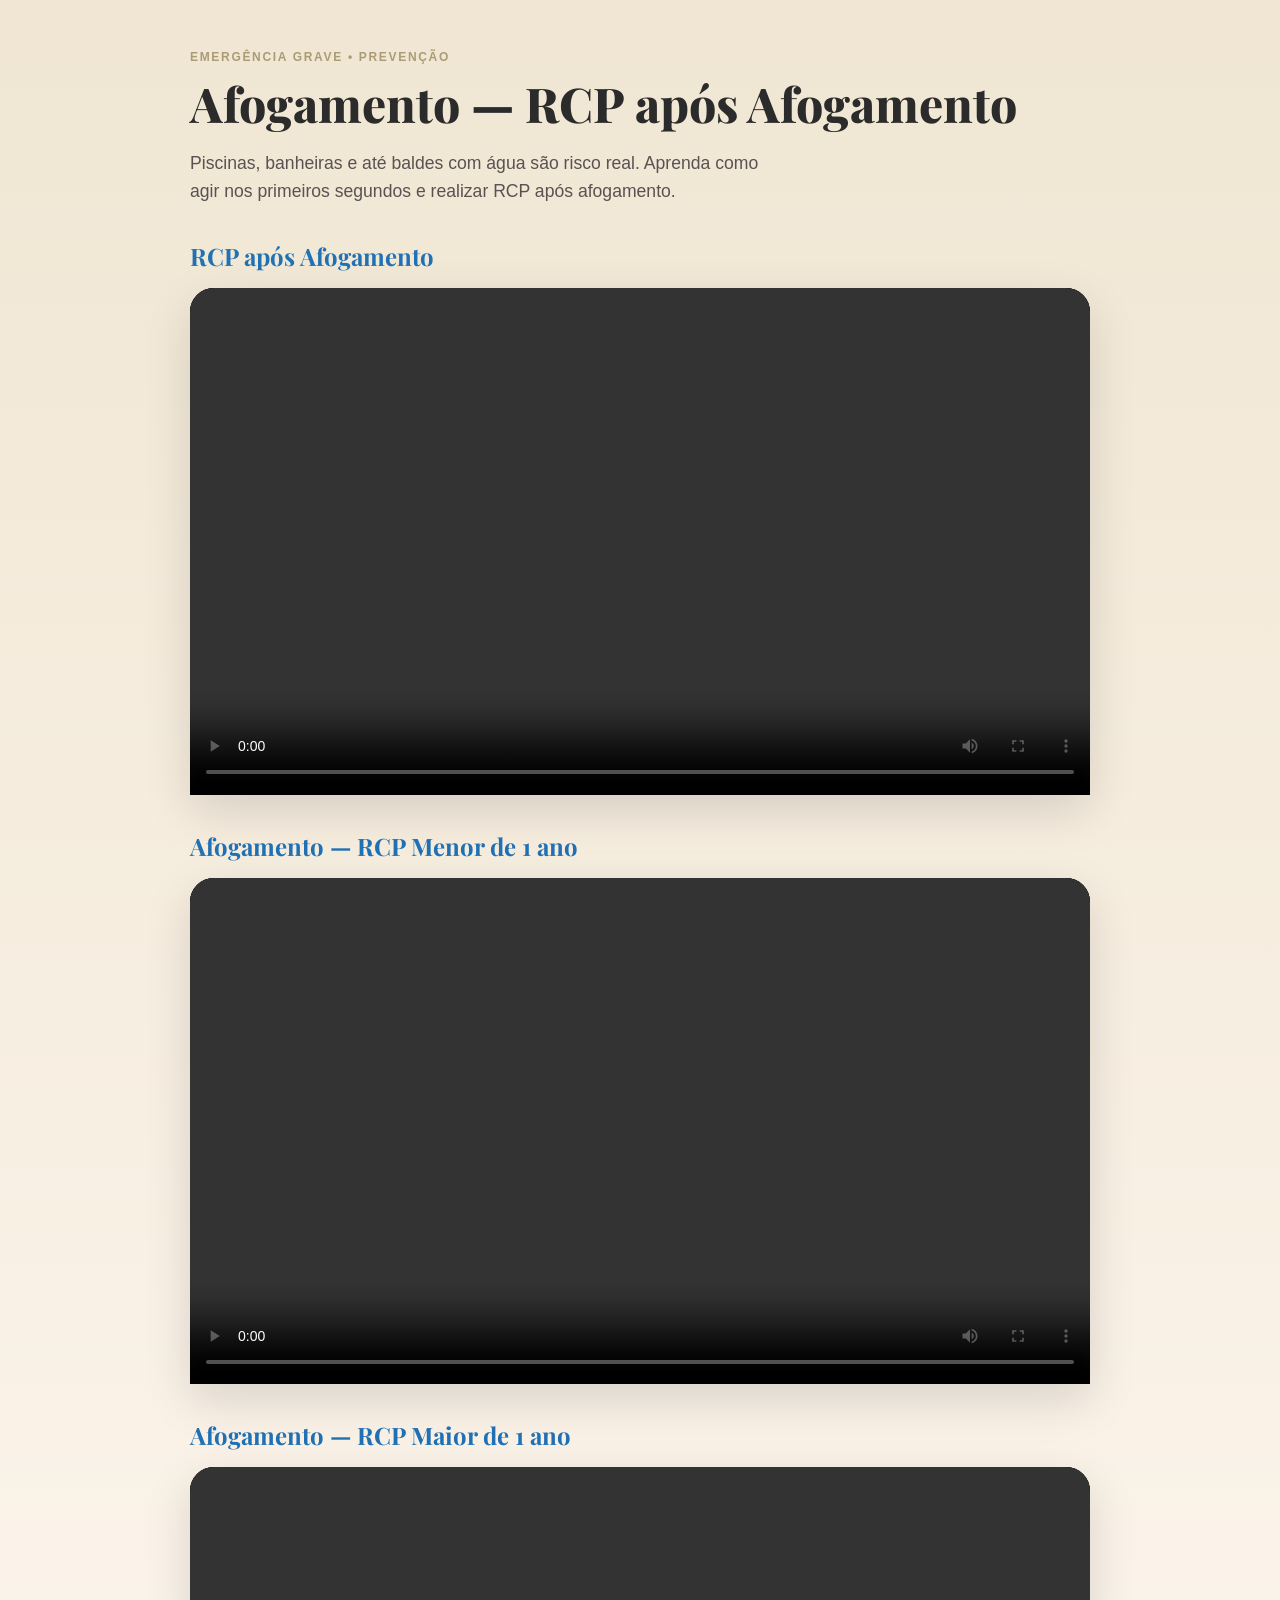
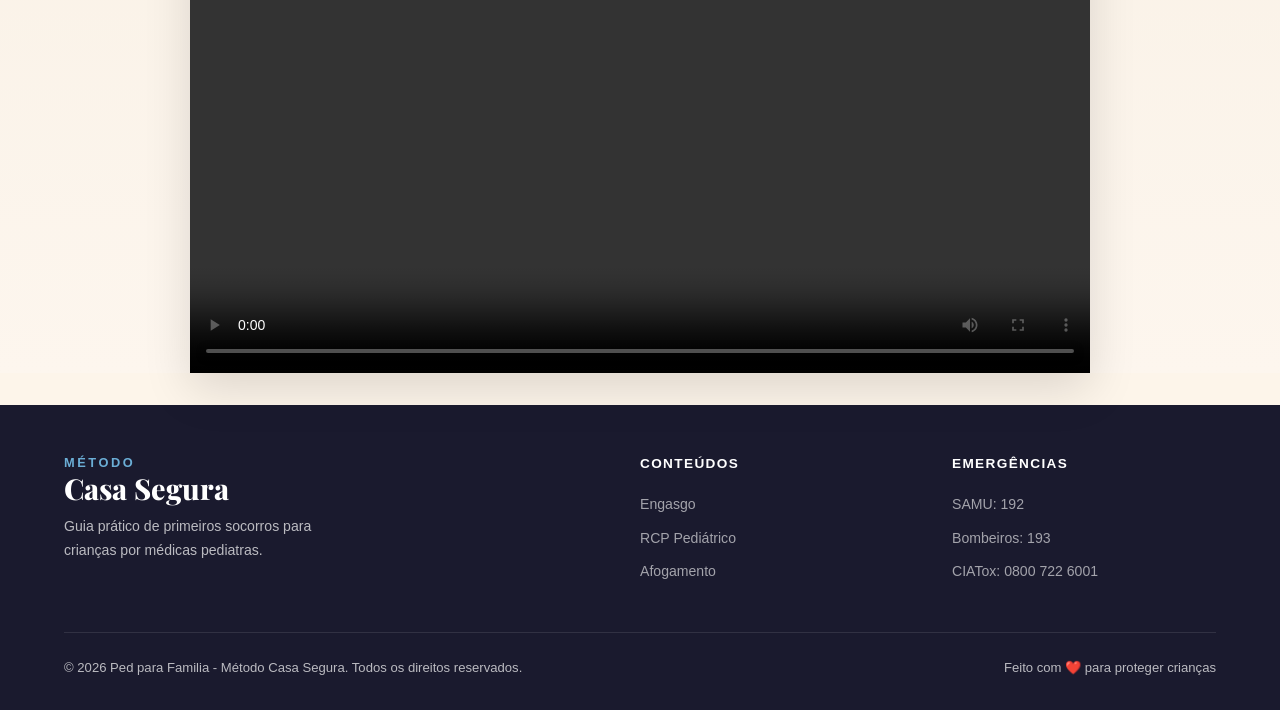
==== commit eb1f0cb2: "junção ped landing page com videos" ====
--- a/video/afogamento.html
+++ b/video/afogamento.html
@@ -1,182 +1,95 @@
 <!DOCTYPE html>
 <html lang="pt-BR">
+
 <head>
   <meta charset="UTF-8" />
   <meta name="viewport" content="width=device-width, initial-scale=1.0" />
-  <title>Afogamento e Prevenção — Método Casa Segura</title>
-  <meta name="description" content="Piscinas, banheiras e baldes causam afogamentos. Aprenda a prevenir e os primeiros passos em caso de emergência com crianças." />
+  <title>Afogamento — RCP após Afogamento — Método Casa Segura</title>
+  <meta name="description"
+    content="Aprenda RCP após afogamento em crianças. Primeiros socorros e prevenção explicados por médicas pediatras." />
   <link rel="stylesheet" href="../css/style.css" />
-  <link rel="icon" href="data:image/svg+xml,<svg xmlns='http://www.w3.org/2000/svg' viewBox='0 0 100 100'><text y='.9em' font-size='90'>🏠</text></svg>" />
+  <link rel="icon"
+    href="data:image/svg+xml,<svg xmlns='http://www.w3.org/2000/svg' viewBox='0 0 100 100'><text y='.9em' font-size='90'>🏠</text></svg>" />
 </head>
+
 <body>
 
-<header class="site-header">
-  <nav class="nav-inner">
-    <a href="../index.html" class="logo" aria-label="Método Casa Segura - Início">
-      <span class="logo-metodo">Método</span>
-      <span class="logo-casa">Casa</span>
-      <span class="logo-segura">Segura</span>
-    </a>
-    <ul class="nav-links" id="nav-links">
-      <li><a href="../index.html#videos">Vídeos</a></li>
-      <li><a href="../index.html#sobre">Sobre</a></li>
-      <li><a href="../index.html#videos" class="nav-cta">Todos os Conteúdos</a></li>
-    </ul>
-    <button class="hamburger" id="hamburger" aria-label="Abrir menu">
-      <span></span><span></span><span></span>
-    </button>
-  </nav>
-</header>
 
-<main>
-  <section class="page-video-hero">
-    <div class="video-page-inner">
-      <a href="../index.html" class="back-link" id="btn-voltar">← Voltar para Home</a>
-      <p class="video-page-category">Emergência Grave • Prevenção</p>
-      <h1 class="video-page-title">Afogamento e Prevenção em Crianças</h1>
-      <p class="video-page-subtitle">Piscinas, banheiras e até baldes com água são risco real. Aprenda como prevenir e o que fazer nos primeiros segundos de uma emergência.</p>
 
-      <div class="video-player-wrap">
-        <!--
-          COMO USAR:
-          - Vídeo local (.mp4):  src="../images/nome-do-arquivo.mp4"
-          - YouTube:             substitua a tag <video> por <iframe src="https://www.youtube.com/embed/ID_DO_VIDEO" allowfullscreen></iframe>
-        -->
-        <video
-          src="../images/AFOGAMENTO.mp4"
-          controls
-          controlsList="nodownload"
-          preload="metadata"
-          title="Afogamento e Prevenção — Método Casa Segura"
-        >
-          Seu navegador não suporta reprodução de vídeo.
-        </video>
+  <main>
+    <section class="page-video-hero">
+      <div class="video-page-inner">
+        <p class="video-page-category">Emergência Grave • Prevenção</p>
+        <h1 class="video-page-title">Afogamento — RCP após Afogamento</h1>
+        <p class="video-page-subtitle">Piscinas, banheiras e até baldes com água são risco real. Aprenda como agir nos
+          primeiros segundos e realizar RCP após afogamento.</p>
+
+        <h3 id="video1"
+          style="font-family: var(--font-title); font-size: 1.5rem; margin-bottom: 0.8rem; scroll-margin-top: 140px; color: var(--azul-forte);">
+          RCP após Afogamento</h3>
+        <div class="video-player-wrap" style="margin-bottom: 2rem;">
+          <video src="../images/7 - RCP APÓS AFOGAMENTO.mp4" controls controlsList="nodownload"
+            preload="metadata" title="RCP após Afogamento — Método Casa Segura">
+            Seu navegador não suporta reprodução de vídeo.
+          </video>
+        </div>
+
+        <h3 id="video2"
+          style="font-family: var(--font-title); font-size: 1.5rem; margin-bottom: 0.8rem; scroll-margin-top: 140px; color: var(--azul-forte);">
+          Afogamento — RCP Menor de 1 ano</h3>
+        <div class="video-player-wrap" style="margin-bottom: 2rem;">
+          <video src="../images/8 - AFOGAMENTO - RCP MENOR 1 ANO.mp4" controls controlsList="nodownload"
+            preload="metadata" title="Afogamento — RCP Menor de 1 ano — Método Casa Segura">
+            Seu navegador não suporta reprodução de vídeo.
+          </video>
+        </div>
+
+        <h3 id="video3"
+          style="font-family: var(--font-title); font-size: 1.5rem; margin-bottom: 0.8rem; scroll-margin-top: 140px; color: var(--azul-forte);">
+          Afogamento — RCP Maior de 1 ano</h3>
+        <div class="video-player-wrap" style="margin-bottom: 2rem;">
+          <video src="../images/9 - AFOGAMENTO - RCP MAIOR 1 ANO.mp4" controls controlsList="nodownload"
+            preload="metadata" title="Afogamento — RCP Maior de 1 ano — Método Casa Segura">
+            Seu navegador não suporta reprodução de vídeo.
+          </video>
+        </div>
+      </div>
+    </section>
+
+
+  </main>
+
+  <footer class="site-footer">
+    <div class="footer-inner">
+      <div class="footer-brand">
+        <div class="logo-footer-metodo">Método</div>
+        <div class="logo-footer-name">Casa Segura</div>
+        <p>Guia prático de primeiros socorros para crianças por médicas pediatras.</p>
+      </div>
+      <div class="footer-col">
+        <h4>Conteúdos</h4>
+        <ul>
+          <li><a href="engasgamento.html">Engasgo</a></li>
+          <li><a href="rcp.html">RCP Pediátrico</a></li>
+          <li><a href="afogamento.html">Afogamento</a></li>
+        </ul>
+      </div>
+      <div class="footer-col">
+        <h4>Emergências</h4>
+        <ul>
+          <li><a href="tel:192">SAMU: 192</a></li>
+          <li><a href="tel:193">Bombeiros: 193</a></li>
+          <li><a href="tel:0800722600">CIATox: 0800 722 6001</a></li>
+        </ul>
       </div>
     </div>
-  </section>
+    <div class="footer-bottom">
+      <p>&copy; 2026 Ped para Familia - Método Casa Segura. Todos os direitos reservados.</p>
+      <p>Feito com <span class="heart">❤️</span> para proteger crianças</p>
+    </div>
+  </footer>
 
-  <section class="video-content-section">
-    <div class="video-content-inner">
+  <script src="../js/main.js" defer></script>
+</body>
 
-      <article class="video-description">
-        <h3>O que você vai aprender</h3>
-        <ul>
-          <li>Os principais locais de risco em casa (banheira, balde, piscina, lago)</li>
-          <li>Quanto tempo leva para uma criança se afogar (é mais rápido do que você imagina)</li>
-          <li>Como retirar a criança da água com segurança</li>
-          <li>Quando e como iniciar RCP pediátrico</li>
-          <li>O que fazer enquanto aguarda o socorro</li>
-          <li>Medidas de prevenção essenciais em casa</li>
-        </ul>
-
-        <h3>A realidade do afogamento infantil</h3>
-        <p>O afogamento é <strong>silencioso</strong>. Diferente do que vemos nos filmes, crianças que se afogam não gritam — elas ficam verticais na água, com a cabeça inclinada para trás, tentando respirar. Em menos de 20-60 segundos, uma criança pode se submergir.</p>
-        <p>É a <strong>segunda principal causa de morte acidental</strong> em crianças no Brasil. E na maioria dos casos, acontece em casa, com adulto próximo mas distraído.</p>
-
-        <div class="warning-box">
-          ⚠️ <strong>Regra de ouro:</strong> Supervisão ativa = olhos na criança, o tempo todo, sem celular, sem distrações. Nunca deixe criança sozinha perto de qualquer recipiente com água.
-        </div>
-
-        <h3>Se a criança se afogou — aja imediatamente</h3>
-        <ul>
-          <li>Retire a criança da água o mais rápido possível</li>
-          <li>Ligue 192 (SAMU) imediatamente ou peça a alguém que ligue</li>
-          <li>Verifique se está consciente e respirando</li>
-          <li>Se inconsciente e sem respiração: inicie RCP</li>
-          <li>Não perca tempo tentando "tirar água dos pulmões"</li>
-          <li>Continue o RCP até o socorro chegar</li>
-        </ul>
-
-        <h3>RCP básico para crianças (resumo)</h3>
-        <ul>
-          <li>30 compressões no centro do peito (ritmo de 100-120/min)</li>
-          <li>2 ventilações (boca-a-boca ou boca-nariz em bebês)</li>
-          <li>Repita até a criança respirar ou o socorro chegar</li>
-          <li>Assista ao vídeo para ver a demonstração completa</li>
-        </ul>
-
-        <h3>Prevenção em casa</h3>
-        <ul>
-          <li>Piscinas com cerca e trava de segurança</li>
-          <li>Esvaziar banheiras e baldes imediatamente após o uso</li>
-          <li>Nunca deixar criança sozinha no banho, nem "por um segundo"</li>
-          <li>Aprender natação não substitui a supervisão</li>
-          <li>Colete salva-vidas para crianças em ambientes aquáticos</li>
-        </ul>
-      </article>
-
-      <aside class="video-sidebar">
-        <div class="emergency-card">
-          <div class="icon">🚑</div>
-          <h4>Emergência?</h4>
-          <p>Ligue imediatamente para o SAMU</p>
-          <div class="emergency-number">192</div>
-        </div>
-
-        <div class="sidebar-card" style="margin-top:1.5rem;">
-          <h4>Outros Conteúdos</h4>
-          <div class="related-list">
-            <a href="engasgamento.html" class="related-item">
-              <img src="../images/thumb_engasgamento.png" alt="Engasgamento" />
-              <div class="related-item-info"><strong>Engasgamento</strong><span>~8 min</span></div>
-            </a>
-            <a href="queimadura.html" class="related-item">
-              <img src="../images/thumb_queimadura.png" alt="Queimaduras" />
-              <div class="related-item-info"><strong>Queimaduras</strong><span>~10 min</span></div>
-            </a>
-            <a href="febre.html" class="related-item">
-              <img src="../images/thumb_febre.png" alt="Febre" />
-              <div class="related-item-info"><strong>Febre Alta</strong><span>~12 min</span></div>
-            </a>
-            <a href="queda.html" class="related-item">
-              <img src="../images/thumb_queda.png" alt="Quedas" />
-              <div class="related-item-info"><strong>Quedas e Traumas</strong><span>~9 min</span></div>
-            </a>
-            <a href="intoxicacao.html" class="related-item">
-              <div style="width:72px;height:48px;background:linear-gradient(135deg,#E8F4F8,#B8D9EE);border-radius:8px;display:flex;align-items:center;justify-content:center;font-size:1.5rem;flex-shrink:0;">🧪</div>
-              <div class="related-item-info"><strong>Intoxicação</strong><span>~10 min</span></div>
-            </a>
-          </div>
-        </div>
-      </aside>
-
-    </div>
-  </section>
-</main>
-
-<footer class="site-footer">
-  <div class="footer-inner">
-    <div class="footer-brand">
-      <div class="logo-footer-metodo">Método</div>
-      <div class="logo-footer-name">Casa Segura</div>
-      <p>Guia prático de primeiros socorros para crianças por médicas pediatras.</p>
-    </div>
-    <div class="footer-col">
-      <h4>Conteúdos</h4>
-      <ul>
-        <li><a href="engasgamento.html">Engasgamento</a></li>
-        <li><a href="queimadura.html">Queimaduras</a></li>
-        <li><a href="febre.html">Febre</a></li>
-        <li><a href="queda.html">Quedas</a></li>
-        <li><a href="afogamento.html">Afogamento</a></li>
-        <li><a href="intoxicacao.html">Intoxicação</a></li>
-      </ul>
-    </div>
-    <div class="footer-col">
-      <h4>Emergências</h4>
-      <ul>
-        <li><a href="tel:192">SAMU: 192</a></li>
-        <li><a href="tel:193">Bombeiros: 193</a></li>
-        <li><a href="tel:0800722600">CIATo: 0800 722 6001</a></li>
-      </ul>
-    </div>
-  </div>
-  <div class="footer-bottom">
-    <p>&copy; 2024 Método Casa Segura. Todos os direitos reservados.</p>
-    <p>Feito com <span class="heart">❤️</span> para proteger crianças</p>
-  </div>
-</footer>
-
-<script src="../js/main.js" defer></script>
-</body>
-</html>
+</html>
--- a/css/style.css
+++ b/css/style.css
@@ -6,37 +6,46 @@
 
 /* --- CSS Variables --- */
 :root {
-  --azul-suave:    #6BAED6;
-  --azul-forte:    #2171B5;
-  --bege:          #FDF6EE;
-  --bege-escuro:   #F0E6D3;
-  --dourado:       #C9A84C;
+  --azul-suave: #6BAED6;
+  --azul-forte: #2171B5;
+  --bege: #FDF6EE;
+  --bege-escuro: #F0E6D3;
+  --dourado: #C9A84C;
   --dourado-claro: #F0D080;
-  --rosa:          #F4A7B9;
-  --rosa-suave:    #FDE8EF;
-  --amarelo:       #F9C932;
-  --texto:         #3B3535;
-  --texto-leve:    #7A6E6E;
-  --branco:        #FFFFFF;
-
-  --radius-sm:  8px;
-  --radius-md:  16px;
-  --radius-lg:  24px;
-  --radius-xl:  40px;
-
-  --shadow-sm:  0 2px 8px rgba(0,0,0,.07);
-  --shadow-md:  0 6px 24px rgba(0,0,0,.10);
-  --shadow-lg:  0 16px 48px rgba(0,0,0,.13);
-
-  --transition: .3s cubic-bezier(.4,0,.2,1);
-  --font-body:  'Nunito', sans-serif;
+  --rosa: #F4A7B9;
+  --rosa-suave: #FDE8EF;
+  --amarelo: #F9C932;
+  --texto: #3B3535;
+  --texto-leve: #7A6E6E;
+  --branco: #FFFFFF;
+
+  --radius-sm: 8px;
+  --radius-md: 16px;
+  --radius-lg: 24px;
+  --radius-xl: 40px;
+
+  --shadow-sm: 0 2px 8px rgba(0, 0, 0, .07);
+  --shadow-md: 0 6px 24px rgba(0, 0, 0, .10);
+  --shadow-lg: 0 16px 48px rgba(0, 0, 0, .13);
+
+  --transition: .3s cubic-bezier(.4, 0, .2, 1);
+  --font-body: 'Nunito', sans-serif;
   --font-title: 'Playfair Display', serif;
 }
 
 /* --- Reset & Base --- */
-*, *::before, *::after { box-sizing: border-box; margin: 0; padding: 0; }
-
-html { scroll-behavior: smooth; font-size: 16px; }
+*,
+*::before,
+*::after {
+  box-sizing: border-box;
+  margin: 0;
+  padding: 0;
+}
+
+html {
+  scroll-behavior: smooth;
+  font-size: 16px;
+}
 
 body {
   font-family: var(--font-body);
@@ -46,14 +55,33 @@
   overflow-x: hidden;
 }
 
-img { display: block; max-width: 100%; }
-a   { text-decoration: none; color: inherit; }
-ul  { list-style: none; }
+img {
+  display: block;
+  max-width: 100%;
+}
+
+a {
+  text-decoration: none;
+  color: inherit;
+}
+
+ul {
+  list-style: none;
+}
 
 /* --- Scrollbar --- */
-::-webkit-scrollbar { width: 8px; }
-::-webkit-scrollbar-track { background: var(--bege-escuro); }
-::-webkit-scrollbar-thumb { background: var(--azul-suave); border-radius: 4px; }
+::-webkit-scrollbar {
+  width: 8px;
+}
+
+::-webkit-scrollbar-track {
+  background: var(--bege-escuro);
+}
+
+::-webkit-scrollbar-thumb {
+  background: var(--azul-suave);
+  border-radius: 4px;
+}
 
 /* ===================================================
    HEADER / NAV
@@ -62,9 +90,9 @@
   position: sticky;
   top: 0;
   z-index: 100;
-  background: rgba(253,246,238,.92);
+  background: rgba(253, 246, 238, .92);
   backdrop-filter: blur(12px);
-  border-bottom: 1px solid rgba(201,168,76,.2);
+  border-bottom: 1px solid rgba(201, 168, 76, .2);
   padding: 0 clamp(1rem, 5vw, 4rem);
 }
 
@@ -132,15 +160,22 @@
 .nav-links a::after {
   content: '';
   position: absolute;
-  bottom: -4px; left: 0;
-  width: 0; height: 2px;
+  bottom: -4px;
+  left: 0;
+  width: 0;
+  height: 2px;
   background: var(--dourado);
   border-radius: 2px;
   transition: width var(--transition);
 }
 
-.nav-links a:hover { color: var(--azul-forte); }
-.nav-links a:hover::after { width: 100%; }
+.nav-links a:hover {
+  color: var(--azul-forte);
+}
+
+.nav-links a:hover::after {
+  width: 100%;
+}
 
 .nav-cta {
   background: var(--azul-forte) !important;
@@ -151,11 +186,14 @@
   transition: background var(--transition), transform var(--transition), box-shadow var(--transition) !important;
 }
 
-.nav-cta::after { display: none !important; }
+.nav-cta::after {
+  display: none !important;
+}
+
 .nav-cta:hover {
   background: var(--azul-suave) !important;
   transform: translateY(-2px);
-  box-shadow: 0 6px 20px rgba(33,113,181,.35) !important;
+  box-shadow: 0 6px 20px rgba(33, 113, 181, .35) !important;
 }
 
 /* Hamburger */
@@ -168,9 +206,11 @@
   background: none;
   border: none;
 }
+
 .hamburger span {
   display: block;
-  width: 26px; height: 3px;
+  width: 26px;
+  height: 3px;
   background: var(--azul-forte);
   border-radius: 3px;
   transition: var(--transition);
@@ -190,7 +230,9 @@
   margin: 0 auto;
 }
 
-.hero-content { order: 1; }
+.hero-content {
+  order: 1;
+}
 
 .hero-badge {
   display: inline-flex;
@@ -209,7 +251,9 @@
   animation: fadeInDown .6s ease both;
 }
 
-.hero-badge-icon { font-size: 1rem; }
+.hero-badge-icon {
+  font-size: 1rem;
+}
 
 .hero-title {
   font-family: var(--font-body);
@@ -251,7 +295,9 @@
   animation: fadeInUp .7s .2s ease both;
 }
 
-.hero-subtitle strong { color: var(--azul-forte); }
+.hero-subtitle strong {
+  color: var(--azul-forte);
+}
 
 .hero-actions {
   display: flex;
@@ -273,12 +319,13 @@
   border-radius: var(--radius-xl);
   border: none;
   cursor: pointer;
-  box-shadow: 0 6px 24px rgba(33,113,181,.35);
+  box-shadow: 0 6px 24px rgba(33, 113, 181, .35);
   transition: transform var(--transition), box-shadow var(--transition);
 }
+
 .btn-primary:hover {
   transform: translateY(-3px);
-  box-shadow: 0 12px 36px rgba(33,113,181,.45);
+  box-shadow: 0 12px 36px rgba(33, 113, 181, .45);
 }
 
 .btn-secondary {
@@ -296,6 +343,7 @@
   cursor: pointer;
   transition: background var(--transition), color var(--transition), transform var(--transition);
 }
+
 .btn-secondary:hover {
   background: var(--azul-forte);
   color: var(--branco);
@@ -313,6 +361,7 @@
   display: flex;
   flex-direction: column;
 }
+
 .stat-number {
   font-family: var(--font-title);
   font-size: 1.8rem;
@@ -320,6 +369,7 @@
   color: var(--azul-forte);
   line-height: 1;
 }
+
 .stat-label {
   font-size: .78rem;
   font-weight: 700;
@@ -357,10 +407,20 @@
   animation: float 3s ease-in-out infinite;
 }
 
-.hero-badge-float .badge-icon { font-size: 1.4rem; }
-
-.badge-float-1 { top: 10%; right: -5%; }
-.badge-float-2 { bottom: 15%; left: -5%; animation-delay: 1.5s; }
+.hero-badge-float .badge-icon {
+  font-size: 1.4rem;
+}
+
+.badge-float-1 {
+  top: 10%;
+  right: -5%;
+}
+
+.badge-float-2 {
+  bottom: 15%;
+  left: -5%;
+  animation-delay: 1.5s;
+}
 
 /* ===================================================
    DIVIDER ORNAMENT
@@ -444,8 +504,9 @@
 
 .benefit-icon {
   font-size: 2.2rem;
-  background: rgba(255,255,255,.15);
-  width: 64px; height: 64px;
+  background: rgba(255, 255, 255, .15);
+  width: 64px;
+  height: 64px;
   border-radius: 50%;
   display: flex;
   align-items: center;
@@ -467,7 +528,9 @@
 /* ===================================================
    VIDEO CARDS GRID
    =================================================== */
-.videos-section { background: var(--bege); }
+.videos-section {
+  background: var(--bege);
+}
 
 .cards-grid {
   display: grid;
@@ -484,7 +547,7 @@
   cursor: pointer;
   display: flex;
   flex-direction: column;
-  border: 1px solid rgba(201,168,76,.12);
+  border: 1px solid rgba(201, 168, 76, .12);
 }
 
 .video-card:hover {
@@ -513,7 +576,7 @@
 .card-play-overlay {
   position: absolute;
   inset: 0;
-  background: rgba(33,113,181,.18);
+  background: rgba(33, 113, 181, .18);
   display: flex;
   align-items: center;
   justify-content: center;
@@ -521,10 +584,13 @@
   transition: opacity var(--transition);
 }
 
-.video-card:hover .card-play-overlay { opacity: 1; }
+.video-card:hover .card-play-overlay {
+  opacity: 1;
+}
 
 .play-btn-overlay {
-  width: 60px; height: 60px;
+  width: 60px;
+  height: 60px;
   background: var(--branco);
   border-radius: 50%;
   display: flex;
@@ -536,11 +602,14 @@
   transition: transform var(--transition);
 }
 
-.video-card:hover .play-btn-overlay { transform: scale(1); }
+.video-card:hover .play-btn-overlay {
+  transform: scale(1);
+}
 
 .card-tag {
   position: absolute;
-  top: .8rem; left: .8rem;
+  top: .8rem;
+  left: .8rem;
   background: var(--rosa);
   color: var(--branco);
   font-size: .7rem;
@@ -587,7 +656,7 @@
   align-items: center;
   justify-content: space-between;
   padding: 1rem 1.4rem;
-  border-top: 1px solid rgba(0,0,0,.06);
+  border-top: 1px solid rgba(0, 0, 0, .06);
 }
 
 .card-duration {
@@ -646,8 +715,10 @@
 
 .about-badge-stamp {
   position: absolute;
-  bottom: -1.5rem; right: -1.5rem;
-  width: 110px; height: 110px;
+  bottom: -1.5rem;
+  right: -1.5rem;
+  width: 110px;
+  height: 110px;
   background: linear-gradient(135deg, var(--dourado), var(--dourado-claro));
   border-radius: 50%;
   display: flex;
@@ -698,7 +769,8 @@
 }
 
 .doctor-avatar {
-  width: 44px; height: 44px;
+  width: 44px;
+  height: 44px;
   border-radius: 50%;
   background: linear-gradient(135deg, var(--azul-suave), var(--azul-forte));
   display: flex;
@@ -725,7 +797,7 @@
    =================================================== */
 .site-footer {
   background: #1A1A2E;
-  color: rgba(255,255,255,.7);
+  color: rgba(255, 255, 255, .7);
   padding: 3rem clamp(1rem, 5vw, 4rem) 2rem;
 }
 
@@ -736,7 +808,7 @@
   grid-template-columns: 2fr 1fr 1fr;
   gap: 3rem;
   padding-bottom: 2.5rem;
-  border-bottom: 1px solid rgba(255,255,255,.1);
+  border-bottom: 1px solid rgba(255, 255, 255, .1);
 }
 
 .footer-brand .logo-footer-metodo {
@@ -777,11 +849,13 @@
 
 .footer-col ul li a {
   font-size: .88rem;
-  color: rgba(255,255,255,.6);
+  color: rgba(255, 255, 255, .6);
   transition: color var(--transition);
 }
 
-.footer-col ul li a:hover { color: var(--azul-suave); }
+.footer-col ul li a:hover {
+  color: var(--azul-suave);
+}
 
 .footer-bottom {
   max-width: 1200px;
@@ -794,7 +868,9 @@
   font-size: .82rem;
 }
 
-.footer-bottom .heart { color: var(--rosa); }
+.footer-bottom .heart {
+  color: var(--rosa);
+}
 
 /* ===================================================
    VIDEO PAGE SPECIFICS
@@ -819,7 +895,10 @@
   margin-bottom: 1.5rem;
   transition: gap var(--transition);
 }
-.back-link:hover { gap: .8rem; }
+
+.back-link:hover {
+  gap: .8rem;
+}
 
 .video-page-category {
   font-size: .75rem;
@@ -879,12 +958,21 @@
   justify-content: center;
   gap: 1rem;
   background: linear-gradient(135deg, #1a1a2e 0%, #16213e 100%);
-  color: rgba(255,255,255,.5);
+  color: rgba(255, 255, 255, .5);
   font-family: var(--font-body);
 }
 
-.video-placeholder .ph-icon { font-size: 3.5rem; opacity: .4; }
-.video-placeholder p { font-size: .9rem; text-align: center; max-width: 260px; line-height: 1.6; }
+.video-placeholder .ph-icon {
+  font-size: 3.5rem;
+  opacity: .4;
+}
+
+.video-placeholder p {
+  font-size: .9rem;
+  text-align: center;
+  max-width: 260px;
+  line-height: 1.6;
+}
 
 .video-content-section {
   padding: 3rem clamp(1rem, 5vw, 4rem) 5rem;
@@ -907,7 +995,9 @@
   margin: 1.5rem 0 .8rem;
 }
 
-.video-description h3:first-child { margin-top: 0; }
+.video-description h3:first-child {
+  margin-top: 0;
+}
 
 .video-description p {
   font-size: 1rem;
@@ -939,7 +1029,8 @@
   display: inline-flex;
   align-items: center;
   justify-content: center;
-  width: 22px; height: 22px;
+  width: 22px;
+  height: 22px;
   background: linear-gradient(135deg, var(--azul-suave), var(--azul-forte));
   color: var(--branco);
   border-radius: 50%;
@@ -961,14 +1052,16 @@
   line-height: 1.6;
 }
 
-.warning-box strong { color: #5A3D00; }
+.warning-box strong {
+  color: #5A3D00;
+}
 
 .video-sidebar .sidebar-card {
   background: var(--branco);
   border-radius: var(--radius-lg);
   padding: 1.5rem;
   box-shadow: var(--shadow-sm);
-  border: 1px solid rgba(201,168,76,.15);
+  border: 1px solid rgba(201, 168, 76, .15);
   margin-bottom: 1.5rem;
 }
 
@@ -982,7 +1075,11 @@
   border-bottom: 2px solid var(--bege-escuro);
 }
 
-.related-list { display: flex; flex-direction: column; gap: .7rem; }
+.related-list {
+  display: flex;
+  flex-direction: column;
+  gap: .7rem;
+}
 
 .related-item {
   display: flex;
@@ -994,7 +1091,9 @@
   transition: background var(--transition);
 }
 
-.related-item:hover { background: var(--bege); }
+.related-item:hover {
+  background: var(--bege);
+}
 
 .related-item img {
   width: 72px;
@@ -1026,9 +1125,22 @@
   box-shadow: var(--shadow-md);
 }
 
-.emergency-card .icon { font-size: 2.5rem; margin-bottom: .5rem; }
-.emergency-card h4 { font-weight: 800; margin-bottom: .4rem; }
-.emergency-card p { font-size: .85rem; opacity: .85; margin-bottom: 1rem; }
+.emergency-card .icon {
+  font-size: 2.5rem;
+  margin-bottom: .5rem;
+}
+
+.emergency-card h4 {
+  font-weight: 800;
+  margin-bottom: .4rem;
+}
+
+.emergency-card p {
+  font-size: .85rem;
+  opacity: .85;
+  margin-bottom: 1rem;
+}
+
 .emergency-number {
   font-family: var(--font-title);
   font-size: 2.5rem;
@@ -1040,23 +1152,49 @@
    ANIMATIONS
    =================================================== */
 @keyframes fadeInDown {
-  from { opacity: 0; transform: translateY(-16px); }
-  to   { opacity: 1; transform: translateY(0); }
+  from {
+    opacity: 0;
+    transform: translateY(-16px);
+  }
+
+  to {
+    opacity: 1;
+    transform: translateY(0);
+  }
 }
 
 @keyframes fadeInUp {
-  from { opacity: 0; transform: translateY(20px); }
-  to   { opacity: 1; transform: translateY(0); }
+  from {
+    opacity: 0;
+    transform: translateY(20px);
+  }
+
+  to {
+    opacity: 1;
+    transform: translateY(0);
+  }
 }
 
 @keyframes fadeIn {
-  from { opacity: 0; }
-  to   { opacity: 1; }
+  from {
+    opacity: 0;
+  }
+
+  to {
+    opacity: 1;
+  }
 }
 
 @keyframes float {
-  0%, 100% { transform: translateY(0); }
-  50%       { transform: translateY(-10px); }
+
+  0%,
+  100% {
+    transform: translateY(0);
+  }
+
+  50% {
+    transform: translateY(-10px);
+  }
 }
 
 /* Scroll-triggered fade-in */
@@ -1065,6 +1203,7 @@
   transform: translateY(28px);
   transition: opacity .6s ease, transform .6s ease;
 }
+
 .reveal.visible {
   opacity: 1;
   transform: translateY(0);
@@ -1080,30 +1219,74 @@
     padding-top: 2.5rem;
     text-align: center;
   }
-  .hero-content { order: 2; }
-  .hero-image  { order: 1; }
-  .hero-image img { max-width: 340px; }
-  .hero-actions { justify-content: center; }
-  .hero-stats   { justify-content: center; }
-  .hero-subtitle { margin: 0 auto 2rem; }
-  .badge-float-1, .badge-float-2 { display: none; }
-
-  .about-grid { grid-template-columns: 1fr; }
-  .about-image-wrap { max-width: 400px; margin: 0 auto; }
-
-  .footer-inner { grid-template-columns: 1fr 1fr; }
-  .footer-brand { grid-column: 1 / -1; }
-
-  .video-content-inner { grid-template-columns: 1fr; }
-  .video-sidebar { order: -1; }
+
+  .hero-content {
+    order: 2;
+  }
+
+  .hero-image {
+    order: 1;
+  }
+
+  .hero-image img {
+    max-width: 340px;
+  }
+
+  .hero-actions {
+    justify-content: center;
+  }
+
+  .hero-stats {
+    justify-content: center;
+  }
+
+  .hero-subtitle {
+    margin: 0 auto 2rem;
+  }
+
+  .badge-float-1,
+  .badge-float-2 {
+    display: none;
+  }
+
+  .about-grid {
+    grid-template-columns: 1fr;
+  }
+
+  .about-image-wrap {
+    max-width: 400px;
+    margin: 0 auto;
+  }
+
+  .footer-inner {
+    grid-template-columns: 1fr 1fr;
+  }
+
+  .footer-brand {
+    grid-column: 1 / -1;
+  }
+
+  .video-content-inner {
+    grid-template-columns: 1fr;
+  }
+
+  .video-sidebar {
+    order: -1;
+  }
 }
 
 @media (max-width: 600px) {
-  .nav-links { display: none; flex-direction: column; }
+  .nav-links {
+    display: none;
+    flex-direction: column;
+  }
+
   .nav-links.open {
     display: flex;
     position: fixed;
-    top: 70px; left: 0; right: 0;
+    top: 70px;
+    left: 0;
+    right: 0;
     background: var(--bege);
     padding: 1.5rem 2rem;
     box-shadow: var(--shadow-md);
@@ -1111,11 +1294,2954 @@
     gap: 1.2rem;
     z-index: 99;
   }
-  .nav-links.open a { font-size: 1.1rem; }
-  .hamburger { display: flex; }
-
-  .footer-inner { grid-template-columns: 1fr; }
-  .footer-bottom { flex-direction: column; text-align: center; }
-
-  .cards-grid { grid-template-columns: 1fr; }
-}
+
+  .nav-links.open a {
+    font-size: 1.1rem;
+  }
+
+  .hamburger {
+    display: flex;
+  }
+
+  .footer-inner {
+    grid-template-columns: 1fr;
+  }
+
+  .footer-bottom {
+    flex-direction: column;
+    text-align: center;
+  }
+
+  .cards-grid {
+    grid-template-columns: 1fr;
+  }
+}
+
+/* ===================================================
+   IN-PAGE NAV (VIDEO PAGES)
+   =================================================== */
+.in-page-nav {
+  position: sticky;
+  top: 70px;
+  /* same as header height */
+  z-index: 90;
+  background: var(--branco);
+  border-bottom: 1px solid rgba(0, 0, 0, 0.05);
+  box-shadow: var(--shadow-sm);
+  padding: 0.8rem 1rem;
+  display: flex;
+  justify-content: center;
+  gap: 2rem;
+  flex-wrap: wrap;
+}
+
+.in-page-nav a {
+  font-weight: 800;
+  font-size: 0.95rem;
+  color: var(--texto-leve);
+  transition: color var(--transition);
+  text-decoration: none;
+}
+
+.in-page-nav a:hover,
+.in-page-nav a:focus {
+  color: var(--azul-forte);
+}
+
+:root {
+  --verde: #2d6a4f;
+  --verde-escuro: #1b4332;
+  --verde-claro: #5cc97b;
+  --verde-oliva: #8a9a6e;
+  --verde-bg: #e6f4ec;
+  --azul: #7fb3d5;
+  --azul-escuro: #3a7fa8;
+  --azul-bg: #e8f3fb;
+  --dourado: #aa9d75;
+  --dourado-soft: #c8bb96;
+  --dourado-bg: #f5f0e4;
+  --terracota: #c2724f;
+  --terracota-soft: #d9956f;
+  --marrom: #6b5e55;
+  --cap-1: #0199c8;
+  --cap-2: #b05ef0;
+  --cap-3: #5cc97b;
+  --cap-4: #1f7135;
+  --cap-5: #957d01;
+  --cap-6: #c2724f;
+  --cap-7: #7fb3d5;
+  --cap-8: #b05ef0;
+  --cap-9: #0199c8;
+  --cap-10: #5cc97b;
+  --cap-11: #957d01;
+  --cap-12: #c2724f;
+  --cap-13: #1f7135;
+  --cap-14: #3a7fa8;
+  --cap-15: #aa9d75;
+  --creme: #fdf5ea;
+  --cinza-claro: #f2ece0;
+  --texto: #2b2b2b;
+  --texto-leve: #5a5252;
+  --branco: #ffffff;
+  --sombra: 0 4px 24px rgba(0, 0, 0, 0.09);
+  --sombra-lg: 0 8px 40px rgba(0, 0, 0, 0.13);
+  --laranja: #c2724f;
+  --laranja-soft: #d9956f;
+}
+
+/* Reset básico */
+* {
+  margin: 0;
+  padding: 0;
+  box-sizing: border-box;
+}
+
+html {
+  scroll-behavior: smooth;
+}
+
+body {
+  font-family: 'Segoe UI', Tahoma, Geneva, Verdana, sans-serif;
+  line-height: 1.6;
+  color: var(--texto);
+  background-color: var(--creme);
+  /* Cor creme para fundo acolhedor */
+}
+
+.container {
+  max-width: 1200px;
+  margin: 0 auto;
+  padding: 0 20px;
+}
+
+/* ========================================
+   1. TOPO / LOGO BAR
+   ======================================== */
+.logo-bar {
+  background: var(--verde-escuro);
+  padding: 16px 20px;
+  text-align: center;
+}
+
+.logo-bar img {
+  height: 52px;
+  margin: 0 auto;
+}
+
+.logo-bar .logo-text {
+  color: var(--branco);
+  font-family: 'Playfair Display', serif;
+  font-size: 22px;
+  font-weight: 700;
+  letter-spacing: 1px;
+}
+
+/* ========================================
+   2. HEADLINE
+   ======================================== */
+.headline-wrap {
+  background: linear-gradient(140deg, var(--verde-escuro) 0%, var(--verde) 55%, #40916c 100%);
+  padding: 80px 20px 68px;
+  text-align: center;
+  color: var(--branco);
+  position: relative;
+  overflow: hidden;
+}
+
+.headline-wrap::before {
+  content: '';
+  position: absolute;
+  inset: 0;
+  background: url("data:image/svg+xml,%3Csvg width='60' height='60' viewBox='0 0 60 60' xmlns='http://www.w3.org/2000/svg'%3E%3Cg fill='none' fill-rule='evenodd'%3E%3Cg fill='%23ffffff' fill-opacity='0.03'%3E%3Cpath d='M36 34v-4h-2v4h-4v2h4v4h2v-4h4v-2h-4zm0-30V0h-2v4h-4v2h4v4h2V6h4V4h-4zM6 34v-4H4v4H0v2h4v4h2v-4h4v-2H6zM6 4V0H4v4H0v2h4v4h2V6h4V4H6z'/%3E%3C/g%3E%3C/g%3E%3C/svg%3E");
+  pointer-events: none;
+}
+
+.headline-wrap h1 {
+  font-family: 'Playfair Display', serif;
+  font-size: clamp(28px, 5.5vw, 52px);
+  line-height: 1.18;
+  max-width: 780px;
+  margin: 0 auto 20px;
+  position: relative;
+}
+
+.headline-wrap h1 em {
+  font-style: italic;
+  color: var(--laranja-soft);
+}
+
+.headline-wrap .sub-headline {
+  font-size: clamp(16px, 2.2vw, 19px);
+  color: rgba(255, 255, 255, .88);
+  max-width: 600px;
+  margin: 0 auto 40px;
+  line-height: 1.75;
+  position: relative;
+}
+
+.checklist-topo {
+  display: flex;
+  flex-wrap: wrap;
+  justify-content: center;
+  gap: 10px 28px;
+  margin-bottom: 36px;
+  position: relative;
+}
+
+.checklist-topo li {
+  list-style: none;
+  font-size: 14px;
+  color: rgba(255, 255, 255, .9);
+  display: flex;
+  align-items: center;
+  gap: 6px;
+}
+
+.checklist-topo li::before {
+  content: '✓';
+  color: var(--verde-claro);
+  font-weight: 900;
+  font-size: 16px;
+}
+
+/* Botão Laranja da Headline */
+.btn-laranja {
+  background: var(--laranja);
+  color: var(--branco);
+  box-shadow: 0 6px 24px rgba(194, 114, 79, .45);
+}
+
+.btn-laranja:hover {
+  box-shadow: 0 10px 32px rgba(194, 114, 79, .55);
+}
+
+
+
+
+.section-title {
+  font-size: 2rem;
+  text-align: center;
+  margin-bottom: 20px;
+  color: var(--verde-escuro);
+}
+
+/* ========================================
+   3. VÍDEO E URGÊNCIA DE LANÇAMENTO
+   ======================================== */
+.video-wrap {
+  background: var(--verde-escuro);
+  padding: 0 20px 56px;
+  text-align: center;
+}
+
+.video-container {
+  max-width: 700px;
+  width: 100%;
+  margin: 0 auto;
+  border-radius: 16px;
+  overflow: hidden;
+  box-shadow: 0 12px 48px rgba(0, 0, 0, 0.4);
+  position: relative;
+  aspect-ratio: 16 / 9;
+  background: #000;
+}
+
+.video-container iframe {
+  position: absolute;
+  top: 0;
+  left: 0;
+  width: 100%;
+  height: 100%;
+  border: none;
+}
+
+.urgencia-outer {
+  background: var(--cinza-claro);
+  padding: 40px 20px;
+}
+
+.urgencia-banner {
+  background: linear-gradient(90deg, #ffc107, #ffb300);
+  color: var(--texto);
+  padding: 22px 28px;
+  border-radius: 14px;
+  display: flex;
+  align-items: flex-start;
+  gap: 18px;
+  max-width: 860px;
+  margin: 0 auto;
+  box-shadow: 0 4px 24px rgba(255, 193, 7, 0.3);
+}
+
+.urgencia-banner .icon {
+  font-size: 30px;
+  flex-shrink: 0;
+  margin-top: 2px;
+}
+
+.urgencia-banner strong {
+  font-size: 16px;
+  display: block;
+  margin-bottom: 6px;
+  letter-spacing: .3px;
+}
+
+.urgencia-banner p {
+  font-size: 14px;
+  opacity: .92;
+  line-height: 1.65;
+}
+
+.frete-badge {
+  display: inline-block;
+  background: rgba(0, 0, 0, 0.08);
+  color: var(--texto);
+  border: 1px solid rgba(0, 0, 0, 0.2);
+  border-radius: 20px;
+  padding: 2px 10px;
+  font-size: 12px;
+  font-weight: 800;
+  margin-left: 6px;
+  vertical-align: middle;
+}
+
+/* Botão CTA */
+.cta-button {
+  display: flex;
+  justify-content: center;
+  margin: 40px auto;
+  padding: 18px 50px;
+  font-size: 1.3rem;
+  font-weight: bold;
+  background: linear-gradient(135deg, var(--dourado) 0%, var(--dourado-soft) 100%);
+  color: var(--texto);
+  border: none;
+  border-radius: 50px;
+  cursor: pointer;
+  transition: all 0.3s ease;
+  box-shadow: 0 6px 20px rgba(170, 157, 117, 0.35);
+  text-align: center;
+  text-decoration: none;
+  width: fit-content;
+}
+
+.cta-button:hover {
+  transform: translateY(-3px);
+  box-shadow: 0 8px 25px rgba(170, 157, 117, 0.55);
+}
+
+.cta-button.large {
+  font-size: 1.5rem;
+  padding: 22px 20px;
+}
+
+/* ========================================
+   PRICING INFO - DESIGN PREMIUM
+   ======================================== */
+.cta-container {
+  display: flex;
+  flex-direction: column;
+  align-items: center;
+  margin: 40px auto;
+}
+
+.cta-container .cta-button {
+  margin: 0 0 15px 0;
+  /* Remove a margem extra do botão pois o container já a possui */
+}
+
+.pricing-info {
+  display: flex;
+  flex-direction: column;
+  align-items: center;
+  gap: 8px;
+  text-align: center;
+}
+
+.pricing-info .price {
+  font-size: 1.2rem;
+  color: var(--texto-leve);
+}
+
+.pricing-info .price strong {
+  font-size: 1.8rem;
+  background: linear-gradient(135deg, var(--verde) 0%, var(--azul-escuro) 100%);
+  -webkit-background-clip: text;
+  background-clip: text;
+  color: transparent;
+  font-weight: 900;
+  line-height: 1;
+}
+
+.pricing-info .shipping {
+  display: inline-flex;
+  align-items: center;
+  gap: 6px;
+  background: linear-gradient(135deg, var(--verde) 0%, var(--verde-claro) 100%);
+  color: var(--branco);
+  padding: 5px 16px;
+  border-radius: 50px;
+  font-weight: bold;
+  font-size: 0.95rem;
+  box-shadow: 0 4px 15px rgba(45, 106, 79, 0.25);
+  text-transform: uppercase;
+  letter-spacing: 0.5px;
+  animation: pulse-shipping 2s infinite;
+}
+
+@keyframes pulse-shipping {
+  0% {
+    transform: scale(1);
+    box-shadow: 0 4px 15px rgba(45, 106, 79, 0.25);
+  }
+
+  50% {
+    transform: scale(1.05);
+    box-shadow: 0 6px 20px rgba(45, 106, 79, 0.4);
+  }
+
+  100% {
+    transform: scale(1);
+    box-shadow: 0 4px 15px rgba(45, 106, 79, 0.25);
+  }
+}
+
+/* ========================================
+   CONTAINERS DE IMAGEM - DESIGN PREMIUM
+   ======================================== */
+.elementor-widget-container,
+.elementor-widget-container1,
+.elementor-widget-container2 {
+  text-align: center;
+  margin: 40px auto;
+  animation: float 4s ease-in-out infinite;
+}
+
+.elementor-widget-container img,
+.elementor-widget-container1 img,
+.elementor-widget-container2 img {
+  max-width: 150px;
+  height: auto;
+  filter: drop-shadow(0 10px 30px rgba(45, 106, 79, 0.2));
+  transition: all 0.4s ease;
+}
+
+.elementor-widget-container:hover img,
+.elementor-widget-container1:hover img,
+.elementor-widget-container2:hover img {
+  transform: scale(1.1) rotate(5deg);
+  filter: drop-shadow(0 15px 40px rgba(45, 106, 79, 0.35));
+}
+
+/* Seção de Garantias */
+.guarantees {
+  background-color: var(--cinza-claro);
+  padding: 60px 0;
+}
+
+.guarantee-grid {
+  display: grid;
+  grid-template-columns: repeat(auto-fit, minmax(280px, 1fr));
+  gap: 30px;
+  margin-top: 40px;
+}
+
+.guarantee-item {
+  background: var(--branco);
+  padding: 30px;
+  border-radius: 10px;
+  text-align: center;
+  box-shadow: var(--sombra);
+  transition: transform 0.3s ease;
+}
+
+.guarantee-item:hover {
+  transform: translateY(-5px);
+}
+
+.guarantee-icon {
+  font-size: 3rem;
+  margin-bottom: 15px;
+}
+
+.guarantee-item h3 {
+  font-size: 1.3rem;
+  margin-bottom: 10px;
+  color: var(--verde-escuro);
+}
+
+.guarantee-item p {
+  color: var(--texto-leve);
+  line-height: 1.5;
+}
+
+/* ========================================
+   SEÇÃO DE DEPOIMENTOS - DESIGN PREMIUM
+   ======================================== */
+.testimonials {
+  background: linear-gradient(180deg, var(--branco) 0%, var(--azul-bg) 50%, var(--branco) 100%);
+  padding: 80px 0;
+  position: relative;
+  overflow: hidden;
+}
+
+.testimonials::before {
+  content: '';
+  position: absolute;
+  top: -20%;
+  left: -15%;
+  width: 600px;
+  height: 600px;
+  background: radial-gradient(circle, rgba(127, 179, 213, 0.08) 0%, transparent 70%);
+  border-radius: 50%;
+  pointer-events: none;
+}
+
+.testimonials-subtitle {
+  text-align: center;
+  font-size: 1.2rem;
+  color: var(--texto-leve);
+  margin-bottom: 50px;
+}
+
+.testimonials-grid {
+  display: grid;
+  grid-template-columns: repeat(auto-fit, minmax(320px, 1fr));
+  gap: 35px;
+  margin: 50px 0;
+  position: relative;
+  z-index: 1;
+}
+
+.testimonial-card {
+  background: rgba(255, 255, 255, 0.9);
+  backdrop-filter: blur(15px);
+  color: var(--texto);
+  padding: 45px 35px;
+  border-radius: 25px;
+  box-shadow:
+    0 10px 40px rgba(0, 0, 0, 0.08),
+    0 2px 10px rgba(45, 106, 79, 0.1);
+  border: 2px solid transparent;
+  background-image: linear-gradient(white, white),
+    linear-gradient(135deg, var(--verde) 0%, var(--azul) 100%);
+  background-origin: border-box;
+  background-clip: padding-box, border-box;
+  transition: all 0.4s ease;
+  position: relative;
+  overflow: hidden;
+}
+
+.testimonial-card::before {
+  content: '"';
+  position: absolute;
+  top: -10px;
+  left: 20px;
+  font-size: 8rem;
+  font-family: Georgia, serif;
+  background: linear-gradient(135deg, var(--verde) 0%, var(--azul) 100%);
+  -webkit-background-clip: text;
+  background-clip: text;
+  color: transparent;
+  opacity: 0.1;
+  line-height: 1;
+  pointer-events: none;
+}
+
+.testimonial-card:hover {
+  transform: translateY(-10px) scale(1.02);
+  box-shadow:
+    0 20px 60px rgba(0, 0, 0, 0.12),
+    0 8px 25px rgba(45, 106, 79, 0.2);
+}
+
+.testimonial-text {
+  font-size: 1.15rem;
+  font-style: italic;
+  margin-bottom: 25px;
+  line-height: 1.8;
+  color: var(--texto-leve);
+  position: relative;
+  z-index: 1;
+}
+
+.testimonial-author {
+  text-align: right;
+  font-weight: 700;
+  font-size: 1.05rem;
+  background: linear-gradient(135deg, var(--verde) 0%, var(--azul-escuro) 100%);
+  -webkit-background-clip: text;
+  background-clip: text;
+  color: transparent;
+  position: relative;
+  z-index: 1;
+}
+
+.testimonial-author::before {
+  content: '—';
+  margin-right: 8px;
+  color: var(--verde);
+}
+
+/* Seção Metodologia */
+.methodology {
+  background-color: var(--cinza-claro);
+  padding: 60px 0;
+}
+
+.methodology-description {
+  text-align: center;
+  max-width: 800px;
+  margin: 0 auto 40px;
+  font-size: 1.1rem;
+  color: var(--texto-leve);
+}
+
+.phases-grid {
+  display: grid;
+  grid-template-columns: repeat(auto-fit, minmax(280px, 1fr));
+  gap: 25px;
+  margin-top: 40px;
+}
+
+.phase-card {
+  background: var(--branco);
+  padding: 30px;
+  border-radius: 10px;
+  border-left: 5px solid var(--verde);
+  box-shadow: 0 4px 15px rgba(0, 0, 0, 0.08);
+  transition: all 0.3s ease;
+}
+
+.phase-card:hover {
+  transform: translateX(5px);
+  box-shadow: 0 6px 20px rgba(0, 0, 0, 0.12);
+}
+
+.phase-number {
+  display: inline-block;
+  background: linear-gradient(135deg, var(--dourado) 0%, var(--dourado-soft) 100%);
+  color: var(--texto);
+  font-size: 1.5rem;
+  font-weight: bold;
+  padding: 10px 20px;
+  border-radius: 50px;
+  margin-bottom: 15px;
+}
+
+.phase-card h3 {
+  font-size: 1.2rem;
+  margin-bottom: 10px;
+  color: var(--verde-escuro);
+}
+
+.phase-time {
+  color: var(--texto-leve);
+  font-size: 0.95rem;
+}
+
+/* Seção Final CTA */
+.final-cta {
+  background: linear-gradient(135deg, var(--verde-escuro) 0%, var(--verde) 100%);
+  color: var(--branco);
+  padding: 80px 0;
+  text-align: center;
+}
+
+.final-cta .section-title {
+  color: var(--branco);
+  margin-bottom: 30px;
+}
+
+.whatsapp-text {
+  margin-top: 30px;
+  font-size: 1.1rem;
+}
+
+.whatsapp-link {
+  color: var(--branco);
+  text-decoration: none;
+  font-weight: bold;
+  border-bottom: 2px solid var(--branco);
+  transition: opacity 0.3s ease;
+}
+
+.whatsapp-link:hover {
+  opacity: 0.8;
+}
+
+/* Rodapé */
+.footer {
+  background-color: var(--verde-escuro);
+  color: var(--branco);
+  padding: 30px 0;
+  text-align: center;
+}
+
+/* Responsividade */
+@media (max-width: 768px) {
+  .header-title {
+    font-size: 1.4rem;
+  }
+
+  .section-title {
+    font-size: 1.5rem;
+  }
+
+  .hero-description {
+    font-size: 1rem;
+  }
+
+  .cta-button {
+    font-size: 1.1rem;
+    padding: 15px 35px;
+  }
+
+  .phases-grid,
+  .guarantee-grid,
+  .testimonials-grid {
+    grid-template-columns: 1fr;
+  }
+}
+
+/* Seção FAQ */
+.faq {
+  background-color: var(--creme);
+  padding: 60px 0;
+}
+
+.faq-subtitle {
+  text-align: center;
+  font-size: 1.1rem;
+  color: var(--texto-leve);
+  margin-bottom: 40px;
+}
+
+.faq-container {
+  max-width: 800px;
+  margin: 0 auto;
+}
+
+.faq-item {
+  margin-bottom: 15px;
+  border-radius: 10px;
+  overflow: hidden;
+  box-shadow: 0 2px 10px rgba(0, 0, 0, 0.08);
+  transition: box-shadow 0.3s ease;
+}
+
+.faq-item:hover {
+  box-shadow: 0 4px 15px rgba(0, 0, 0, 0.12);
+}
+
+.faq-question {
+  width: 100%;
+  padding: 20px 25px;
+  background: linear-gradient(135deg, var(--verde-escuro) 0%, var(--verde) 100%);
+  color: var(--branco);
+  border: none;
+  text-align: left;
+  font-size: 1.1rem;
+  font-weight: 600;
+  cursor: pointer;
+  display: flex;
+  justify-content: space-between;
+  align-items: center;
+  transition: all 0.3s ease;
+}
+
+.faq-question:hover {
+  filter: brightness(1.1);
+}
+
+.faq-icon {
+  font-size: 1.5rem;
+  font-weight: bold;
+  transition: transform 0.3s ease;
+}
+
+.faq-item.active .faq-icon {
+  transform: rotate(45deg);
+}
+
+.faq-answer {
+  max-height: 0;
+  overflow: hidden;
+  background-color: var(--cinza-claro);
+  transition: max-height 0.3s ease, padding 0.3s ease;
+}
+
+.faq-item.active .faq-answer {
+  max-height: 500px;
+  padding: 20px 25px;
+}
+
+.faq-answer p {
+  margin: 0;
+  color: var(--texto-leve);
+  line-height: 1.6;
+}
+
+
+/* Timeline vertical */
+.timeline {
+  position: relative;
+  max-width: 900px;
+  margin: 60px auto;
+  padding: 20px 0;
+}
+
+/* Linha vertical central */
+.timeline::before {
+  content: '';
+  position: absolute;
+  left: 50%;
+  transform: translateX(-50%);
+  width: 4px;
+  height: 100%;
+  background: linear-gradient(180deg, var(--verde) 0%, var(--dourado) 100%);
+  top: 0;
+}
+
+/* Container de cada item */
+.timeline-item {
+  position: relative;
+  width: 100%;
+  margin-bottom: 60px;
+  display: flex;
+}
+
+/* Círculo no meio da linha */
+.timeline-item::before {
+  content: '';
+  position: absolute;
+  left: 50%;
+  transform: translateX(-50%);
+  width: 16px;
+  height: 16px;
+  background-color: var(--verde);
+  border: 4px solid var(--branco);
+  border-radius: 50%;
+  z-index: 2;
+  box-shadow: 0 0 0 4px rgba(45, 106, 79, 0.2);
+  top: 30px;
+}
+
+/* Items na esquerda */
+.timeline-item.left {
+  justify-content: flex-start;
+}
+
+.timeline-item.left .timeline-content {
+  margin-right: auto;
+  margin-left: 0;
+  width: 45%;
+}
+
+/* Items na direita */
+.timeline-item.right {
+  justify-content: flex-end;
+}
+
+.timeline-item.right .timeline-content {
+  margin-left: auto;
+  margin-right: 0;
+  width: 45%;
+}
+
+/* Conteúdo do card */
+.timeline-content {
+  background: var(--branco);
+  border-radius: 15px;
+  padding: 0;
+  box-shadow: 0 5px 20px rgba(0, 0, 0, 0.1);
+  transition: all 0.3s ease;
+  overflow: hidden;
+}
+
+.timeline-content:hover {
+  transform: translateY(-5px);
+  box-shadow: 0 8px 30px rgba(0, 0, 0, 0.15);
+}
+
+/* Header da fase (azul) */
+.phase-header {
+  background: var(--verde);
+  color: var(--branco);
+  padding: 20px 25px;
+  font-size: 1.3rem;
+  font-weight: 700;
+  text-align: center;
+}
+
+/* Conteúdo do card */
+.timeline-content h3 {
+  padding: 20px 25px 10px;
+  font-size: 1.1rem;
+  color: var(--verde-escuro);
+  margin: 0;
+  line-height: 1.4;
+}
+
+.phase-description {
+  padding: 0 25px 20px;
+  color: var(--texto-leve);
+  font-size: 0.95rem;
+  margin: 0;
+}
+
+/* Responsividade para mobile */
+@media (max-width: 768px) {
+  .timeline::before {
+    left: 30px;
+  }
+
+  .timeline-item::before {
+    left: 30px;
+  }
+
+  .timeline-item.left,
+  .timeline-item.right {
+    justify-content: flex-end;
+  }
+
+  .timeline-item.left .timeline-content,
+  .timeline-item.right .timeline-content {
+    width: calc(100% - 70px);
+    margin-left: 70px;
+    margin-right: 0;
+  }
+}
+
+
+/* Header com subtitle */
+.header-subtitle {
+  font-size: 1rem;
+  margin-top: 10px;
+  opacity: 0.95;
+}
+
+/* Hero Section */
+.main-headline {
+  font-size: 2.2rem;
+  text-align: center;
+  margin-bottom: 25px;
+  color: var(--verde-escuro);
+  line-height: 1.3;
+  font-weight: 700;
+}
+
+/* Storytelling Section */
+.storytelling {
+  background: linear-gradient(180deg, var(--branco) 0%, var(--dourado-bg) 100%);
+  padding: 80px 0;
+  position: relative;
+}
+
+.story-content {
+  max-width: 750px;
+  margin: 0 auto;
+  background: rgba(255, 255, 255, 0.85);
+  /* Fundo translúcido para ver a imagem atrás */
+  backdrop-filter: blur(10px);
+  /* Efeito de vidro fosco */
+  padding: 50px;
+  border-radius: 20px;
+  box-shadow: 0 10px 40px rgba(0, 0, 0, 0.05);
+  position: relative;
+  z-index: 1;
+  /* Garante que o texto fique sobre a imagem de fundo */
+}
+
+/* Elemento decorativo no topo do card */
+.story-content::before {
+  content: '';
+  position: absolute;
+  top: 0;
+  left: 50%;
+  transform: translateX(-50%);
+  width: 100px;
+  height: 4px;
+  background: linear-gradient(90deg, var(--verde), var(--dourado));
+  border-radius: 0 0 10px 10px;
+}
+
+.storytelling .section-title {
+  display: flex;
+  align-items: center;
+  justify-content: center;
+  gap: 15px;
+  font-size: 1.8rem;
+  color: var(--verde-escuro);
+  margin-bottom: 40px;
+  line-height: 1.3;
+  text-align: center;
+}
+
+.storytelling .section-title img {
+  filter: drop-shadow(0 4px 6px rgba(0, 0, 0, 0.1));
+}
+
+.story-text {
+  font-size: 1.15rem;
+  line-height: 1.9;
+  color: var(--texto);
+  margin-bottom: 25px;
+  text-align: justify;
+}
+
+.story-subtext {
+  font-size: 1.5rem;
+  font-weight: bold;
+  line-height: 1.9;
+  color: var(--texto);
+  margin-bottom: 25px;
+  text-align: center;
+}
+
+.story-highlight {
+  font-size: 1.4rem;
+  font-weight: 700;
+  color: var(--verde-escuro);
+  text-align: center;
+  margin: 40px -20px;
+  /* Quebra levemente as margens laterais */
+  padding: 40px;
+  background: linear-gradient(135deg, rgba(45, 106, 79, 0.05) 0%, rgba(170, 157, 117, 0.05) 100%);
+  border-radius: 15px;
+  border-left: 5px solid var(--verde);
+  border-right: 5px solid var(--dourado);
+  position: relative;
+  box-shadow: 0 4px 15px rgba(0, 0, 0, 0.03);
+  transition: transform 0.3s ease;
+}
+
+.story-highlight:hover {
+  transform: scale(1.02);
+}
+
+/* Aspas decorativas */
+.story-highlight::before {
+  content: '"';
+  position: absolute;
+  top: -20px;
+  left: 20px;
+  font-size: 6rem;
+  color: rgba(45, 106, 79, 0.1);
+  font-family: serif;
+  line-height: 1;
+}
+
+.story-finale {
+  font-size: 1.2rem;
+  font-weight: 600;
+  color: var(--verde-escuro);
+  text-align: center;
+  margin-top: 30px;
+}
+
+/* Problem Section */
+.problem-section {
+  background: linear-gradient(135deg, var(--cinza-claro) 0%, var(--dourado-bg) 100%);
+  padding: 60px 0;
+  position: relative;
+  overflow: hidden;
+  z-index: 0;
+}
+
+.problem-list {
+  max-width: 750px;
+  margin: 40px auto 0;
+  text-align: center;
+}
+
+.problem-intro {
+  font-size: 1.8rem;
+  font-weight: 800;
+  color: var(--terracota);
+  margin-bottom: 20px;
+}
+
+.problem-text {
+  font-size: 1.1rem;
+  color: var(--texto-leve);
+  margin: 20px 0;
+}
+
+.problem-highlight {
+  font-size: 1.4rem;
+  font-weight: 700;
+  color: var(--texto);
+  margin: 30px 0;
+  padding: 25px;
+  background: var(--branco);
+  border-radius: 10px;
+  line-height: 1.5;
+}
+
+.problem-points {
+  display: grid;
+  gap: 12px;
+  margin: 30px 0;
+  max-width: 400px;
+  /* Alinha à esquerda mantendo margem automática só na direita */
+  margin-left: 0;
+  margin-right: auto;
+  text-align: left;
+}
+
+.problem-item {
+  background: var(--branco);
+  padding: 12px 18px;
+  border-radius: 8px;
+  font-size: 1rem;
+  color: var(--terracota);
+  font-weight: 500;
+  max-width: 100%;
+}
+
+.problem-conclusion {
+  font-size: 1.2rem;
+  font-weight: 600;
+  color: var(--verde-escuro);
+  margin-top: 20px;
+  line-height: 1.6;
+}
+
+/* Solution Section */
+.solution-section {
+  background-color: var(--branco);
+  padding: 60px 0;
+  position: relative;
+}
+
+.solution-intro {
+  text-align: center;
+  font-size: 1.2rem;
+  max-width: 800px;
+  margin: 20px auto 30px;
+  color: var(--texto-leve);
+}
+
+.solution-promise {
+  text-align: center;
+  font-size: 1.4rem;
+  max-width: 800px;
+  margin: 50px auto 30px;
+  color: var(--verde-escuro);
+  line-height: 1.6;
+  padding: 0 20px;
+}
+
+.solution-promise strong {
+  color: var(--verde);
+}
+
+.solution-finale {
+  text-align: center;
+  font-size: 1.2rem;
+  font-weight: 600;
+  color: var(--terracota);
+  margin-top: 30px;
+  letter-spacing: 0.5px;
+}
+
+/* ========================================
+   CONTENT SECTION - DESIGN PREMIUM
+   ======================================== */
+.content-section {
+  background: linear-gradient(180deg, var(--branco) 0%, var(--cinza-claro) 50%, var(--branco) 100%);
+  padding: 80px 0;
+  position: relative;
+  overflow: hidden;
+}
+
+.content-section::before {
+  content: '';
+  position: absolute;
+  top: -30%;
+  right: -15%;
+  width: 700px;
+  height: 700px;
+  background: radial-gradient(circle, rgba(170, 157, 117, 0.1) 0%, transparent 70%);
+  border-radius: 50%;
+  pointer-events: none;
+}
+
+.content-grid {
+  display: grid;
+  grid-template-columns: repeat(auto-fit, minmax(200px, 1fr));
+  gap: 25px;
+  margin-top: 50px;
+  position: relative;
+  z-index: 1;
+}
+
+.content-card {
+  background: rgba(255, 255, 255, 0.8);
+  backdrop-filter: blur(15px);
+  padding: 10px;
+  border-radius: 20px;
+  text-align: center;
+  box-shadow:
+    0 10px 40px rgba(0, 0, 0, 0.08),
+    0 2px 10px rgba(45, 106, 79, 0.1),
+    inset 0 1px 0 rgba(255, 255, 255, 0.9);
+  border: 1px solid rgba(255, 255, 255, 0.6);
+  transition: all 0.4s cubic-bezier(0.175, 0.885, 0.32, 1.275);
+  position: relative;
+  overflow: hidden;
+}
+
+.content-card::before {
+  content: '';
+  position: absolute;
+  top: 0;
+  left: -100%;
+  width: 100%;
+  height: 100%;
+  background: linear-gradient(90deg,
+      transparent,
+      rgba(45, 106, 79, 0.1),
+      transparent);
+  transition: left 0.6s ease;
+}
+
+.content-card:hover::before {
+  left: 100%;
+}
+
+.content-card:hover {
+  transform: translateY(-10px) scale(1.03);
+  box-shadow:
+    0 20px 60px rgba(0, 0, 0, 0.12),
+    0 8px 25px rgba(45, 106, 79, 0.2),
+    inset 0 1px 0 rgba(255, 255, 255, 1);
+  border-color: rgba(45, 106, 79, 0.4);
+}
+
+.content-icon {
+  font-size: 4.5rem;
+  margin-bottom: 20px;
+  display: inline-block;
+  filter: drop-shadow(0 4px 15px rgba(0, 0, 0, 0.1));
+  transition: all 0.4s ease;
+}
+
+.content-card:hover .content-icon {
+  transform: scale(1.2) rotate(-5deg);
+  filter: drop-shadow(0 8px 25px rgba(45, 106, 79, 0.3));
+}
+
+.content-card h3 {
+  font-size: 1.4rem;
+  background: linear-gradient(135deg, var(--verde-escuro) 0%, var(--verde) 100%);
+  -webkit-background-clip: text;
+  background-clip: text;
+  color: transparent;
+  margin-bottom: 18px;
+  font-weight: 700;
+  transition: all 0.3s ease;
+}
+
+.content-card:hover h3 {
+  transform: scale(1.05);
+}
+
+.content-card p {
+  color: var(--texto-leve);
+  line-height: 1.7;
+  font-size: 1.05rem;
+}
+
+/* ========================================
+   BENEFITS SECTION - DESIGN PREMIUM
+   ======================================== */
+.benefits-section {
+  background: linear-gradient(135deg, var(--cinza-claro) 0%, var(--branco) 50%, var(--verde-bg) 100%);
+  padding: 80px 0;
+  position: relative;
+  overflow: hidden;
+}
+
+.benefits-section::before {
+  content: '';
+  position: absolute;
+  bottom: -25%;
+  left: -10%;
+  width: 550px;
+  height: 550px;
+  background: radial-gradient(circle, rgba(45, 106, 79, 0.06) 0%, transparent 70%);
+  border-radius: 50%;
+  pointer-events: none;
+}
+
+.benefits-columns {
+  display: grid;
+  grid-template-columns: repeat(auto-fit, minmax(350px, 1fr));
+  gap: 50px;
+  margin-top: 50px;
+  position: relative;
+  z-index: 1;
+}
+
+.benefits-subtitle {
+  font-size: 1.8rem;
+  background: linear-gradient(135deg, var(--verde-escuro) 0%, var(--verde) 100%);
+  -webkit-background-clip: text;
+  background-clip: text;
+  color: transparent;
+  margin-bottom: 30px;
+  text-align: center;
+  font-weight: 700;
+}
+
+.benefits-list-full {
+  list-style: none;
+  padding: 0;
+}
+
+.benefits-list-full li {
+  margin: 20px 0;
+  padding-left: 45px;
+  position: relative;
+  font-size: 1.1rem;
+  color: var(--texto-leve);
+  line-height: 1.8;
+  transition: all 0.3s ease;
+}
+
+.benefits-list-full li:hover {
+  transform: translateX(10px);
+  color: var(--verde-escuro);
+}
+
+.benefits-list-full li::before {
+  content: "✓";
+  position: absolute;
+  left: 0;
+  top: 0;
+  width: 32px;
+  height: 32px;
+  background: linear-gradient(135deg, var(--verde) 0%, var(--verde-claro) 100%);
+  color: var(--branco);
+  font-weight: bold;
+  font-size: 1.1rem;
+  display: flex;
+  align-items: center;
+  justify-content: center;
+  border-radius: 50%;
+  box-shadow: 0 4px 15px rgba(45, 106, 79, 0.3);
+  transition: all 0.3s ease;
+}
+
+.benefits-list-full li:hover::before {
+  transform: scale(1.15) rotate(360deg);
+  box-shadow: 0 6px 20px rgba(45, 106, 79, 0.5);
+}
+
+/* ========================================
+   BEFORE/AFTER SECTION - DESIGN PREMIUM
+   ======================================== */
+.before-after {
+  background: linear-gradient(135deg, var(--verde-escuro) 0%, var(--verde-oliva) 50%, var(--verde) 100%);
+  padding: 80px 0;
+  color: var(--branco);
+  position: relative;
+  overflow: hidden;
+}
+
+.before-after::before {
+  content: '';
+  position: absolute;
+  top: 0;
+  left: 0;
+  right: 0;
+  bottom: 0;
+  background:
+    radial-gradient(circle at 20% 50%, rgba(255, 255, 255, 0.1) 0%, transparent 50%),
+    radial-gradient(circle at 80% 50%, rgba(0, 0, 0, 0.1) 0%, transparent 50%);
+  pointer-events: none;
+}
+
+.before-after .section-title {
+  color: var(--branco);
+  font-size: 2.5rem;
+  text-shadow: 0 4px 20px rgba(0, 0, 0, 0.2);
+  position: relative;
+  z-index: 1;
+}
+
+.comparison-grid {
+  display: grid;
+  grid-template-columns: repeat(auto-fit, minmax(350px, 1fr));
+  gap: 40px;
+  margin-top: 50px;
+  max-width: 1000px;
+  margin-left: auto;
+  margin-right: auto;
+  position: relative;
+  z-index: 1;
+}
+
+.comparison-column {
+  background: rgba(255, 255, 255, 0.95);
+  padding: 40px;
+  border-radius: 25px;
+  transition: all 0.4s ease;
+  position: relative;
+  overflow: hidden;
+  box-shadow: 0 10px 40px rgba(0, 0, 0, 0.2);
+}
+
+.comparison-column::before {
+  content: '';
+  position: absolute;
+  top: -50%;
+  left: -50%;
+  width: 200%;
+  height: 200%;
+  background: linear-gradient(45deg,
+      transparent 30%,
+      rgba(255, 255, 255, 0.3) 50%,
+      transparent 70%);
+  transform: rotate(45deg);
+  transition: all 0.6s ease;
+  opacity: 0;
+}
+
+.comparison-column:hover::before {
+  opacity: 1;
+  animation: shine 1.5s ease-in-out;
+}
+
+.comparison-column:hover {
+  transform: translateY(-10px) scale(1.02);
+  box-shadow: 0 20px 60px rgba(0, 0, 0, 0.3);
+}
+
+.comparison-column h3 {
+  text-align: center;
+  font-size: 1.8rem;
+  margin-bottom: 30px;
+  padding-bottom: 20px;
+  border-bottom: 4px solid;
+  font-weight: 800;
+  letter-spacing: 1px;
+}
+
+.comparison-column.before h3 {
+  color: var(--terracota);
+  border-color: var(--terracota);
+}
+
+.comparison-column.after h3 {
+  color: var(--verde);
+  border-color: var(--verde);
+}
+
+.comparison-item {
+  padding: 15px 20px;
+  margin: 15px 0;
+  font-size: 1.1rem;
+  border-radius: 12px;
+  font-weight: 500;
+  transition: all 0.3s ease;
+  position: relative;
+  z-index: 1;
+}
+
+.comparison-item:hover {
+  transform: translateX(10px);
+}
+
+.before .comparison-item {
+  background-color: rgba(194, 114, 79, 0.1);
+  color: var(--terracota);
+  border-left: 4px solid var(--terracota);
+}
+
+.before .comparison-item:hover {
+  background-color: rgba(194, 114, 79, 0.2);
+  box-shadow: 0 4px 15px rgba(194, 114, 79, 0.3);
+}
+
+.after .comparison-item {
+  background-color: rgba(45, 106, 79, 0.1);
+  color: var(--verde);
+  border-left: 4px solid var(--verde);
+}
+
+.after .comparison-item:hover {
+  background-color: rgba(45, 106, 79, 0.2);
+  box-shadow: 0 4px 15px rgba(45, 106, 79, 0.3);
+}
+
+/* About Doctors */
+.about-doctors {
+  background-color: var(--cinza-claro);
+}
+
+.about-intro {
+  text-align: center;
+  font-size: 1.2rem;
+  color: var(--texto-leve);
+  margin: 20px auto 40px;
+  max-width: 700px;
+}
+
+.doctors-grid {
+  display: grid;
+  grid-template-columns: 1fr 1fr;
+  /* Duas colunas iguais */
+  gap: 40px;
+  max-width: 1000px;
+  /* Largura controlada */
+  margin: 40px auto;
+  /* Centralizado na tela */
+  width: 100%;
+}
+
+.doctor-card {
+  background: var(--branco);
+  padding: 35px;
+  border-radius: 15px;
+  text-align: center;
+  box-shadow: 0 4px 15px rgba(0, 0, 0, 0.08);
+  /* Removemos flex, min-width e max-width para o card ocupar toda sua coluna */
+  width: 100%;
+}
+
+/* Responsividade: vira uma coluna em telas menores */
+@media (max-width: 768px) {
+  .doctors-grid {
+    grid-template-columns: 1fr;
+    max-width: 500px;
+  }
+}
+
+
+
+.doctor-icon {
+  font-size: 4rem;
+  margin-bottom: 15px;
+}
+
+.doctor-card h3 {
+  font-size: 1.3rem;
+  color: var(--verde-escuro);
+  margin-bottom: 15px;
+}
+
+.doctor-card p {
+  color: var(--texto-leve);
+}
+
+/* Novos estilos para o currículo das doutoras */
+.doctor-profile-header {
+  margin-bottom: 25px;
+  border-bottom: 1px solid var(--cinza-claro);
+  padding-bottom: 20px;
+}
+
+.doctor-specialty {
+  font-weight: 700;
+  color: var(--texto);
+  font-size: 1.1rem;
+  margin-bottom: 10px;
+  text-transform: uppercase;
+  letter-spacing: 1px;
+}
+
+.rqe-group {
+  display: flex;
+  justify-content: center;
+  gap: 10px;
+  flex-wrap: wrap;
+}
+
+.rqe-badge {
+  display: inline-block;
+  background-color: var(--azul-bg);
+  color: var(--azul-escuro);
+  padding: 6px 15px;
+  border-radius: 20px;
+  font-size: 0.9rem;
+  font-weight: 700;
+  border: 1px solid var(--azul);
+}
+
+.doctor-curriculum-list {
+  list-style: none;
+  padding: 0;
+  margin: 20px 0;
+  text-align: left;
+}
+
+.doctor-curriculum-list li {
+  margin-bottom: 12px;
+  font-size: 1rem;
+  color: var(--texto-leve);
+  position: relative;
+  padding-left: 20px;
+  line-height: 1.5;
+}
+
+.doctor-curriculum-list li::before {
+  content: "•";
+  color: var(--verde-claro);
+  font-weight: bold;
+  position: absolute;
+  left: 0;
+  font-size: 1.2rem;
+  line-height: 1.2;
+}
+
+.doctor-social {
+  margin-top: 25px;
+  padding-top: 20px;
+  border-top: 1px solid var(--cinza-claro);
+  font-weight: 600;
+  color: var(--azul-escuro);
+  display: flex;
+  justify-content: center;
+  gap: 15px;
+}
+
+.doctor-social span {
+  background: var(--cinza-claro);
+  padding: 8px 15px;
+  border-radius: 8px;
+  transition: all 0.3s ease;
+  cursor: default;
+}
+
+.doctor-social span:hover {
+  background: var(--azul-escuro);
+  color: var(--branco);
+}
+
+.about-mission,
+.about-finale {
+  text-align: center;
+  font-size: 1.1rem;
+  max-width: 750px;
+  margin: 25px auto;
+  color: var(--texto-leve);
+}
+
+.mission-statement {
+  text-align: center;
+  font-size: 1.3rem;
+  color: var(--verde-escuro);
+  margin-top: 35px;
+  font-weight: 600;
+  line-height: 1.6;
+}
+
+/* Offer Section */
+.offer-section {
+  background-color: var(--branco);
+  padding: 60px 0;
+}
+
+.offer-content {
+  max-width: 700px;
+  margin: 40px auto;
+  text-align: center;
+}
+
+.offer-subtitle {
+  font-size: 1.4rem;
+  color: var(--texto);
+  margin-bottom: 20px;
+}
+
+.offer-list {
+  list-style: none;
+  padding: 0;
+  margin: 30px 0;
+  text-align: left;
+  display: inline-block;
+}
+
+.offer-list li {
+  font-size: 1.1rem;
+  margin: 12px 0;
+  color: var(--texto-leve);
+}
+
+.guarantee-box {
+  background: linear-gradient(135deg, var(--verde-escuro) 0%, var(--verde) 100%);
+  padding: 25px 30px;
+  border-radius: 15px;
+  margin: 40px 0;
+}
+
+.guarantee-box h3 {
+  font-size: 1.3rem;
+  color: var(--branco);
+  margin-bottom: 10px;
+}
+
+.guarantee-box p {
+  font-size: 1.05rem;
+  color: rgba(255, 255, 255, 0.9);
+  margin: 0;
+}
+
+/* Responsive adjustments */
+@media (max-width: 768px) {
+  .main-headline {
+    font-size: 1.6rem;
+  }
+
+  .story-highlight,
+  .problem-highlight {
+    font-size: 1.1rem;
+    padding: 15px;
+  }
+
+  .comparison-grid,
+  .benefits-columns {
+    grid-template-columns: 1fr;
+  }
+}
+
+
+/* Animações para a seção problema */
+@keyframes fadeInUp {
+  from {
+    opacity: 0;
+    transform: translateY(30px);
+  }
+
+  to {
+    opacity: 1;
+    transform: translateY(0);
+  }
+}
+
+@keyframes slideInLeft {
+  from {
+    opacity: 0;
+    transform: translateX(-50px);
+  }
+
+  to {
+    opacity: 1;
+    transform: translateX(0);
+  }
+}
+
+/* Título da seção problema */
+.problem-section .section-title {
+  opacity: 0;
+  animation: fadeInUp 1s ease forwards;
+}
+
+.problem-section .section-title.animate {
+  animation: fadeInUp 1s ease forwards;
+}
+
+/* Problem items com animação em cascata */
+.problem-item {
+  opacity: 0;
+  transform: translateX(-50px);
+}
+
+.problem-item.animate {
+  animation: slideInLeft 0.6s ease forwards;
+}
+
+/* Delay em cascata para cada item */
+.problem-item:nth-child(1).animate {
+  animation-delay: 0.1s;
+}
+
+.problem-item:nth-child(2).animate {
+  animation-delay: 0.3s;
+}
+
+.problem-item:nth-child(3).animate {
+  animation-delay: 0.5s;
+}
+
+.problem-item:nth-child(4).animate {
+  animation-delay: 0.7s;
+}
+
+/* Outros elementos da seção também podem ter fade-in */
+.problem-intro,
+.problem-text,
+.problem-highlight,
+.problem-conclusion {
+  opacity: 0;
+}
+
+.problem-intro.animate,
+.problem-text.animate,
+.problem-highlight.animate,
+.problem-conclusion.animate {
+  animation: fadeInUp 0.8s ease forwards;
+}
+
+/* Estilização da conclusão do problema */
+.problem-conclusion {
+  font-size: 1.8rem;
+  font-weight: 800;
+  margin-top: 60px;
+  line-height: 1.4;
+  text-transform: uppercase;
+}
+
+.problem-conclusion .text-red {
+  color: var(--terracota);
+  display: block;
+  margin-bottom: 10px;
+}
+
+.problem-conclusion .text-blue {
+  color: var(--verde-escuro);
+  font-size: 2rem;
+}
+
+/* Responsividade para a conclusão */
+@media (max-width: 768px) {
+  .problem-conclusion {
+    font-size: 1.4rem;
+  }
+
+  .problem-conclusion .text-blue {
+    font-size: 1.6rem;
+  }
+}
+
+@import url('https://fonts.googleapis.com/css2?family=Montserrat:wght@800&display=swap');
+
+.texto-principal {
+  font-family: 'Montserrat', sans-serif;
+  font-weight: 800;
+  font-size: 20px;
+  line-height: 1.2;
+  text-align: center;
+  padding: 15px;
+}
+
+/* Cores */
+.frase-vermelha {
+  color: var(--terracota);
+}
+
+.frase-azul-e-preto {
+  color: var(--texto);
+}
+
+.parte-azul {
+  color: var(--azul-escuro);
+}
+
+/* Estilizando o ícone do Instagram */
+.wp-image-28096 {
+  /* 1. Posicionamento Flutuante */
+  position: absolute;
+  /* Permite posicionar a imagem livremente */
+  /* Permite posicionar a imagem livremente */
+  top: 280px;
+  /* Ajuste para onde a imagem deve parar na vertical (altura do vídeo) */
+  right: -100px;
+  /* Ajuste para onde a imagem deve parar na horizontal */
+  z-index: -1;
+  /* Garante que ela fique por trás de outros elementos */
+
+  /* 2. Inclinação (Rotação) */
+  transform: rotate(-20deg);
+  /* Gira a imagem em -10 graus (ajuste o valor) */
+
+  /* 3. Ajuste do Tamanho (Se necessário) */
+  width: 383px;
+  /* Use o tamanho exato da sua imagem (383x396px) */
+  height: 396px;
+}
+
+.wp-image-280961 {
+  /* 1. Posicionamento Flutuante */
+  position: absolute;
+  top: 400px;
+  right: 50px;
+  /* Ajuste para onde a imagem deve parar na horizontal */
+  z-index: -1;
+  /* Garante que ela fique por trás de outros elementos */
+
+  /* 2. Inclinação (Rotação) */
+  transform: rotate(20deg);
+  /* Gira a imagem em -10 graus (ajuste o valor) */
+
+  /* 3. Ajuste do Tamanho (Se necessário) */
+  width: 383px;
+  /* Use o tamanho exato da sua imagem (383x396px) */
+  height: 396px;
+}
+
+.wp-image-2809612 {
+  /* 1. Posicionamento Flutuante Centralizado */
+  position: absolute;
+  top: 50%;
+  left: 50%;
+  /* Centraliza exato e aplica a rotação */
+  transform: translate(-50%, -50%) rotate(10deg);
+
+  /* 2. Camada e Opacidade */
+  z-index: 0;
+  /* Fica atrás do texto (que deve ter z-index maior) */
+  opacity: 0.15;
+  /* Bem suave para não atrapalhar a leitura */
+
+  /* 3. Tamanho Grande */
+  width: 1000px;
+  height: auto;
+  /* Mantém a proporção */
+  max-width: 90vw;
+  /* Não estoura a tela em mobile */
+  pointer-events: none;
+  /* Não atrapalha cliques */
+}
+
+/* Responsividade para a imagem flutuante */
+@media (max-width: 768px) {
+
+  .wp-image-28096,
+  .wp-image-280961 {
+    display: none;
+  }
+}
+
+/* Ajuste para o iframe do YouTube ficar responsivo */
+.video-container iframe {
+  width: 100%;
+  height: 100%;
+  aspect-ratio: 16/9;
+  border: none;
+}
+
+
+
+
+.solution-promise {
+  font-size: 1.35rem;
+  text-align: center;
+  color: var(--texto);
+  line-height: 1.8;
+  margin: 0;
+}
+
+
+
+.solution-finale {
+  font-size: 1.25rem;
+  text-align: center;
+  color: var(--verde-escuro);
+  font-weight: 600;
+  padding: 30px;
+  background: rgba(45, 106, 79, 0.05);
+  border-radius: 15px;
+  border-left: 5px solid var(--verde);
+}
+
+
+
+
+/* ========================================
+   SEÇÃO CONTEÚDO - DESIGN PREMIUM
+   ======================================== */
+
+.conteudo-section {
+  background: linear-gradient(180deg, var(--branco) 0%, var(--cinza-claro) 50%, var(--branco) 100%);
+  padding: 80px 0;
+  position: relative;
+  overflow: hidden;
+}
+
+/* Efeito de fundo decorativo */
+.conteudo-section::before {
+  content: '';
+  position: absolute;
+  top: -50%;
+  right: -10%;
+  width: 500px;
+  height: 500px;
+  background: radial-gradient(circle, rgba(45, 106, 79, 0.08) 0%, transparent 70%);
+  border-radius: 50%;
+  pointer-events: none;
+}
+
+.conteudo-section::after {
+  content: '';
+  position: absolute;
+  bottom: -30%;
+  left: -10%;
+  width: 600px;
+  height: 600px;
+  background: radial-gradient(circle, rgba(170, 157, 117, 0.08) 0%, transparent 70%);
+  border-radius: 50%;
+  pointer-events: none;
+}
+
+.conteudo-section .section-title {
+  font-size: 2.5rem;
+  background: linear-gradient(135deg, var(--verde-escuro) 0%, var(--verde) 100%);
+  -webkit-background-clip: text;
+  background-clip: text;
+  color: transparent;
+  margin-bottom: 60px;
+  font-weight: 800;
+  position: relative;
+  z-index: 1;
+  text-shadow: 0 4px 20px rgba(45, 106, 79, 0.1);
+}
+
+/* Grid de cards */
+.conteudo-grid {
+  display: grid;
+  grid-template-columns: repeat(auto-fit, minmax(450px, 1fr));
+  gap: 40px;
+  margin-top: 50px;
+  position: relative;
+  z-index: 1;
+}
+
+/* Cards com glassmorphism */
+.conteudo-card {
+  background: rgba(255, 255, 255, 0.7);
+  backdrop-filter: blur(20px);
+  border-radius: 25px;
+  padding: 45px;
+  box-shadow: 0 8px 32px rgba(0, 0, 0, 0.08),
+    0 2px 8px rgba(45, 106, 79, 0.1),
+    inset 0 1px 0 rgba(255, 255, 255, 0.9);
+  border: 1px solid rgba(255, 255, 255, 0.5);
+  transition: all 0.4s cubic-bezier(0.175, 0.885, 0.32, 1.275);
+  position: relative;
+  overflow: hidden;
+}
+
+/* Efeito de brilho no hover */
+.conteudo-card::before {
+  content: '';
+  position: absolute;
+  top: -50%;
+  left: -50%;
+  width: 200%;
+  height: 200%;
+  background: linear-gradient(45deg,
+      transparent 30%,
+      rgba(45, 106, 79, 0.1) 50%,
+      transparent 70%);
+  transform: rotate(45deg);
+  transition: all 0.6s ease;
+  opacity: 0;
+}
+
+.conteudo-card:hover::before {
+  opacity: 1;
+  animation: shine 1.5s ease-in-out;
+}
+
+@keyframes shine {
+  0% {
+    transform: translateX(-100%) translateY(-100%) rotate(45deg);
+  }
+
+  100% {
+    transform: translateX(100%) translateY(100%) rotate(45deg);
+  }
+}
+
+.conteudo-card:hover {
+  transform: translateY(-10px) scale(1.02);
+  box-shadow: 0 20px 60px rgba(0, 0, 0, 0.15),
+    0 8px 20px rgba(45, 106, 79, 0.2),
+    inset 0 1px 0 rgba(255, 255, 255, 1);
+  border-color: rgba(45, 106, 79, 0.3);
+}
+
+/* Ícones grandes e impactantes */
+.conteudo-icon {
+  font-size: 5rem;
+  margin-bottom: 25px;
+  display: inline-block;
+  filter: drop-shadow(0 4px 12px rgba(0, 0, 0, 0.1));
+  transition: all 0.4s ease;
+  animation: float 3s ease-in-out infinite;
+}
+
+@keyframes float {
+
+  0%,
+  100% {
+    transform: translateY(0px);
+  }
+
+  50% {
+    transform: translateY(-10px);
+  }
+}
+
+.conteudo-card:hover .conteudo-icon {
+  transform: scale(1.15) rotate(5deg);
+  filter: drop-shadow(0 8px 20px rgba(45, 106, 79, 0.3));
+}
+
+/* Títulos dos cards */
+.conteudo-card h3 {
+  font-size: 1.8rem;
+  font-weight: 700;
+  background: linear-gradient(135deg, var(--verde-escuro) 0%, var(--verde) 100%);
+  -webkit-background-clip: text;
+  background-clip: text;
+  color: transparent;
+  margin-bottom: 20px;
+  line-height: 1.3;
+  transition: all 0.3s ease;
+}
+
+.conteudo-card:hover h3 {
+  transform: translateX(5px);
+}
+
+/* Parágrafos */
+.conteudo-card p {
+  font-size: 1.1rem;
+  line-height: 1.8;
+  color: var(--texto-leve);
+  margin-bottom: 18px;
+  text-align: justify;
+  position: relative;
+  z-index: 1;
+}
+
+.conteudo-card p:last-child {
+  margin-bottom: 0;
+}
+
+/* Efeito de destaque no primeiro parágrafo */
+.conteudo-card p:first-of-type::first-letter {
+  font-size: 2.5rem;
+  font-weight: 700;
+  background: linear-gradient(135deg, var(--verde) 0%, var(--verde-claro) 100%);
+  -webkit-background-clip: text;
+  background-clip: text;
+  color: transparent;
+  float: left;
+  line-height: 1;
+  margin-right: 8px;
+  margin-top: 5px;
+}
+
+/* Botão CTA dentro da seção */
+.conteudo-section .cta-button {
+  margin-top: 60px;
+  font-size: 1.4rem;
+  padding: 20px 60px;
+  box-shadow: 0 10px 30px rgba(170, 157, 117, 0.4),
+    0 0 0 0 rgba(170, 157, 117, 0.5);
+  animation: pulse-shadow 2s ease-in-out infinite;
+}
+
+@keyframes pulse-shadow {
+
+  0%,
+  100% {
+    box-shadow: 0 10px 30px rgba(170, 157, 117, 0.4),
+      0 0 0 0 rgba(170, 157, 117, 0.5);
+  }
+
+  50% {
+    box-shadow: 0 10px 30px rgba(170, 157, 117, 0.4),
+      0 0 0 15px rgba(170, 157, 117, 0);
+  }
+}
+
+.conteudo-section .cta-button:hover {
+  transform: translateY(-5px) scale(1.05);
+  box-shadow: 0 15px 40px rgba(170, 157, 117, 0.6),
+    0 0 30px rgba(170, 157, 117, 0.3);
+}
+
+/* Responsividade */
+@media (max-width: 768px) {
+  .conteudo-section {
+    padding: 60px 0;
+  }
+
+  .conteudo-section .section-title {
+    font-size: 1.8rem;
+    margin-bottom: 40px;
+  }
+
+  .conteudo-grid {
+    grid-template-columns: 1fr;
+    gap: 30px;
+  }
+
+  .conteudo-card {
+    padding: 35px 25px;
+  }
+
+  .conteudo-icon {
+    font-size: 4rem;
+  }
+
+  .conteudo-card h3 {
+    font-size: 1.5rem;
+  }
+
+  .conteudo-card p {
+    font-size: 1rem;
+  }
+
+  .conteudo-section .cta-button {
+    font-size: 1.2rem;
+    padding: 18px 40px;
+  }
+}
+
+/* ========================================
+   OFFER SECTION - DESIGN PREMIUM
+   ======================================== */
+.offer-section {
+  background: linear-gradient(135deg, var(--dourado) 0%, var(--dourado-soft) 50%, var(--dourado) 100%);
+  padding: 80px 0;
+  position: relative;
+  overflow: hidden;
+}
+
+.offer-section::before {
+  content: '';
+  position: absolute;
+  top: -50%;
+  left: -20%;
+  width: 800px;
+  height: 800px;
+  background: radial-gradient(circle, rgba(255, 255, 255, 0.2) 0%, transparent 70%);
+  border-radius: 50%;
+  pointer-events: none;
+  animation: float-slow 30s ease-in-out infinite;
+}
+
+.offer-section .section-title {
+  color: var(--verde-escuro);
+  font-size: 2.5rem;
+  text-shadow: 0 2px 10px rgba(0, 0, 0, 0.1);
+}
+
+.offer-content {
+  max-width: 800px;
+  margin: 0 auto;
+  background: rgba(253, 245, 234, 0.95);
+  backdrop-filter: blur(20px);
+  padding: 50px;
+  border-radius: 30px;
+  box-shadow: 0 20px 60px rgba(0, 0, 0, 0.2),
+    inset 0 1px 0 rgba(255, 255, 255, 1);
+  border: 2px solid rgba(255, 255, 255, 0.5);
+  position: relative;
+  z-index: 1;
+}
+
+.offer-subtitle {
+  font-size: 1.8rem;
+  color: var(--verde-escuro);
+  margin-bottom: 25px;
+  font-weight: 700;
+}
+
+.offer-list {
+  list-style: none;
+  padding: 0;
+  margin: 30px 0;
+}
+
+.offer-list li {
+  font-size: 1.2rem;
+  color: var(--texto-leve);
+  margin: 18px 0;
+  padding-left: 40px;
+  position: relative;
+  transition: all 0.3s ease;
+}
+
+.offer-list li:hover {
+  transform: translateX(10px);
+  color: var(--verde-escuro);
+}
+
+.offer-list li::before {
+  content: '✔️';
+  position: absolute;
+  left: 0;
+  font-size: 1.3rem;
+}
+
+.guarantee-box {
+  background: linear-gradient(135deg, var(--verde-escuro) 0%, var(--verde) 100%);
+  color: var(--branco);
+  padding: 35px;
+  border-radius: 20px;
+  margin: 40px 0;
+  text-align: center;
+  box-shadow: 0 10px 30px rgba(27, 67, 50, 0.2);
+  transition: all 0.3s ease;
+}
+
+.guarantee-box:hover {
+  transform: scale(1.02);
+  box-shadow: 0 15px 40px rgba(27, 67, 50, 0.3);
+}
+
+.guarantee-box h3 {
+  font-size: 1.8rem;
+  margin-bottom: 15px;
+  font-weight: 800;
+}
+
+.guarantee-box p {
+  font-size: 1.15rem;
+  line-height: 1.7;
+}
+
+/* ========================================
+   SOLUTION SECTION - MELHORIAS
+   ======================================== */
+
+
+.promise-box {
+  background: var(--verde-bg);
+  padding: 40px;
+  border-radius: 20px;
+  margin: 50px 0;
+  border-left: 5px solid var(--verde);
+  border-right: 5px solid var(--dourado);
+}
+
+/* ========================================
+   ABOUT DOCTORS - MELHORIAS
+   ======================================== */
+.about-doctors {
+  background: linear-gradient(135deg, var(--creme) 0%, var(--branco) 50%, var(--azul-bg) 100%);
+  padding: 0 0 80px 0;
+  position: relative;
+  overflow: hidden;
+}
+
+.about-doctors::before {
+  content: '';
+  position: absolute;
+  top: -20%;
+  left: -10%;
+  width: 550px;
+  height: 550px;
+  background: radial-gradient(circle, rgba(45, 106, 79, 0.05) 0%, transparent 70%);
+  border-radius: 50%;
+  pointer-events: none;
+}
+
+/* Banner Hero com Imagem de Fundo Estilo Story (Vertical sempre) */
+.about-hero-banner {
+  position: relative;
+  width: 100%;
+  max-width: 600px;
+  margin: 60px auto;
+  aspect-ratio: 9 / 16;
+  background-image: url('../img/doutoras.png');
+  background-size: cover;
+  background-position: center center;
+  background-repeat: no-repeat;
+  overflow: hidden;
+  border-radius: 24px;
+  box-shadow: 0 30px 60px rgba(0, 0, 0, 0.25);
+  transition: transform 0.5s ease, box-shadow 0.5s ease;
+}
+
+.about-hero-banner:hover {
+  transform: translateY(-5px);
+  /* Leve flutuação ao passar o mouse */
+  box-shadow: 0 40px 80px rgba(0, 0, 0, 0.3);
+}
+
+.about-hero-overlay {
+  position: absolute;
+  top: 0;
+  left: 0;
+  width: 100%;
+  height: 100%;
+  /* Gradiente Story: Escuro nas pontas, Transparente no meio */
+  background: linear-gradient(180deg,
+      rgba(0, 0, 0, 0.85) 0%,
+      rgba(0, 0, 0, 0) 15%,
+      rgba(0, 0, 0, 0) 25%,
+      rgba(0, 0, 0, 0) 75%,
+      rgba(0, 0, 0, 0.6) 85%,
+      rgba(0, 0, 0, 0.95) 100%);
+  display: flex;
+  align-items: stretch;
+  /* Ocupa altura toda */
+}
+
+/* Flexbox para separar topo e base */
+.about-hero-content {
+  display: flex;
+  flex-direction: column;
+  justify-content: space-between;
+  height: 100%;
+  padding: 40px 30px;
+  text-align: center;
+  color: white;
+  width: 100%;
+  position: relative;
+  z-index: 2;
+}
+
+.about-hero-title {
+  font-size: 2rem;
+  /* Tamanho equilibrado */
+  font-weight: 800;
+  text-transform: uppercase;
+  text-shadow: 0 4px 15px rgba(0, 0, 0, 0.8);
+  line-height: 1.2;
+  margin-top: 10px;
+  margin-bottom: 0;
+}
+
+.about-hero-subtitle {
+  font-size: 1.1rem;
+  font-weight: 500;
+  line-height: 1.5;
+  text-shadow: 0 2px 10px rgba(0, 0, 0, 0.8);
+  opacity: 0.95;
+  margin-bottom: 10px;
+  padding: 0;
+  border: none;
+}
+
+.about-intro,
+.about-mission,
+.about-finale,
+.mission-statement {
+  max-width: 800px;
+  margin: 25px auto;
+  text-align: center;
+  font-size: 1.15rem;
+  line-height: 1.8;
+  color: var(--texto-leve);
+}
+
+.mission-statement {
+  font-size: 1.3rem;
+  font-weight: 600;
+  color: var(--verde-escuro);
+  padding: 30px;
+  background: var(--verde-bg);
+  border-radius: 15px;
+  margin-top: 40px;
+}
+
+.doctors-grid {
+  display: grid;
+  grid-template-columns: repeat(auto-fit, minmax(300px, 1fr));
+  gap: 40px;
+  margin: 50px 0;
+}
+
+.doctor-card {
+  background: rgba(255, 255, 255, 0.9);
+  backdrop-filter: blur(15px);
+  padding: 40px;
+  border-radius: 20px;
+  text-align: center;
+  box-shadow: 0 10px 40px rgba(0, 0, 0, 0.08),
+    inset 0 1px 0 rgba(255, 255, 255, 1);
+  border: 1px solid rgba(45, 106, 79, 0.15);
+  transition: all 0.4s ease;
+}
+
+.doctor-card:hover {
+  transform: translateY(-10px);
+  box-shadow: 0 20px 60px rgba(0, 0, 0, 0.12),
+    inset 0 1px 0 rgba(255, 255, 255, 1);
+  border-color: var(--dourado);
+}
+
+.doctor-icon {
+  font-size: 4.5rem;
+  margin-bottom: 20px;
+  filter: drop-shadow(0 4px 15px rgba(45, 106, 79, 0.15));
+}
+
+.doctor-card h3 {
+  font-size: 1.5rem;
+  background: linear-gradient(135deg, var(--verde-escuro) 0%, var(--dourado) 100%);
+  -webkit-background-clip: text;
+  background-clip: text;
+  color: transparent;
+  margin-bottom: 15px;
+  font-weight: 700;
+}
+
+.doctor-card p {
+  color: var(--texto-leve);
+  line-height: 1.7;
+  font-size: 1.05rem;
+}
+
+
+/* ========================================
+   SEÇÕES NOVAS — BASE LAYOUT + TIPOGRAFIA
+   ======================================== */
+.secao {
+  padding: 72px 20px;
+}
+
+.tag-label {
+  display: inline-block;
+  background: var(--laranja);
+  color: var(--branco);
+  font-size: 11px;
+  font-weight: 800;
+  letter-spacing: 2px;
+  text-transform: uppercase;
+  padding: 5px 16px;
+  border-radius: 40px;
+  margin-bottom: 18px;
+}
+
+h2.ts {
+  font-family: 'Playfair Display', serif;
+  font-size: clamp(26px, 5vw, 42px);
+  line-height: 1.2;
+  margin-bottom: 14px;
+}
+
+h2.ts em {
+  font-style: italic;
+  color: var(--laranja);
+}
+
+.sub {
+  font-size: 17px;
+  color: var(--texto-leve);
+  line-height: 1.75;
+  margin-bottom: 36px;
+  max-width: 680px;
+}
+
+/* ─── BOTÕES NOVOS ────────────────────────────────── */
+.btn {
+  display: inline-block;
+  font-weight: 800;
+  font-size: clamp(13px, 1.8vw, 16px);
+  padding: 18px 38px;
+  border-radius: 50px;
+  text-decoration: none;
+  text-transform: uppercase;
+  letter-spacing: 0.6px;
+  transition: transform 0.18s, box-shadow 0.18s;
+}
+
+.btn:hover {
+  transform: translateY(-2px);
+}
+
+.btn-branco {
+  background: var(--branco);
+  color: var(--verde);
+  box-shadow: 0 6px 24px rgba(0, 0, 0, 0.15);
+}
+
+.btn-branco:hover {
+  box-shadow: 0 10px 32px rgba(0, 0, 0, 0.22);
+}
+
+/* ─── DIVISOR ───────────────────────────────────── */
+hr.div {
+  border: none;
+  border-top: 2px dashed #ddd5c8;
+}
+
+/* ========================================
+   VALUE STACK + PREÇO + GARANTIA
+   ======================================== */
+.preco-wrap {
+  background: var(--creme);
+}
+
+.value-table {
+  width: 100%;
+  border-collapse: collapse;
+  background: var(--branco);
+  border-radius: 16px;
+  overflow: hidden;
+  box-shadow: var(--sombra);
+  margin: 28px 0 32px;
+}
+
+.value-table thead tr {
+  background: var(--verde);
+  color: var(--branco);
+}
+
+.value-table thead th {
+  padding: 14px 20px;
+  text-align: left;
+  font-size: 12px;
+  text-transform: uppercase;
+  letter-spacing: 1px;
+}
+
+.value-table thead th:last-child {
+  text-align: right;
+}
+
+.value-table tbody tr {
+  border-bottom: 1px solid #f0ece6;
+}
+
+.value-table tbody tr:last-child {
+  border-bottom: none;
+}
+
+.value-table tbody td {
+  padding: 15px 20px;
+  font-size: 15px;
+  vertical-align: middle;
+}
+
+.value-table tbody td:last-child {
+  text-align: right;
+  font-weight: 700;
+  color: var(--texto-leve);
+  white-space: nowrap;
+}
+
+.value-table tbody tr.bonus-row {
+  background: #f9f5f0;
+}
+
+.value-table tfoot td {
+  padding: 16px 20px;
+  font-weight: 800;
+  font-size: 15px;
+  background: var(--cinza-claro);
+}
+
+.value-table tfoot td:last-child {
+  text-align: right;
+  text-decoration: line-through;
+  color: #aaa;
+}
+
+/* Caixa de Preço */
+.preco-box {
+  background: linear-gradient(140deg, var(--verde-escuro), var(--verde), #40916c);
+  color: var(--branco);
+  border-radius: 22px;
+  padding: 48px 32px;
+  text-align: center;
+  box-shadow: 0 10px 48px rgba(45, 106, 79, 0.35);
+}
+
+.preco-box .de-label {
+  font-size: 13px;
+  opacity: 0.75;
+  text-transform: uppercase;
+  letter-spacing: 2px;
+  margin-bottom: 6px;
+}
+
+.preco-box .parcelas {
+  font-family: 'Playfair Display', serif;
+  font-size: clamp(40px, 9vw, 68px);
+  font-weight: 900;
+  line-height: 1;
+  margin: 6px 0;
+}
+
+.preco-box .parcelas .pre {
+  font-size: 0.42em;
+  vertical-align: top;
+  margin-top: 12px;
+  display: inline-block;
+  opacity: 0.85;
+}
+
+.preco-box .avista {
+  font-size: 17px;
+  margin: 10px 0 6px;
+  opacity: 0.85;
+}
+
+.preco-box .avista strong {
+  color: var(--laranja-soft);
+  font-size: 20px;
+}
+
+.preco-box .frete-info {
+  display: inline-block;
+  background: rgba(127, 179, 213, 0.2);
+  border: 1px solid rgba(127, 179, 213, 0.45);
+  border-radius: 20px;
+  padding: 4px 14px;
+  font-size: 12px;
+  font-weight: 700;
+  margin-bottom: 20px;
+}
+
+.preco-box .ancoragem {
+  font-style: italic;
+  font-size: 14px;
+  opacity: 0.72;
+  margin-bottom: 30px;
+  max-width: 480px;
+  margin-left: auto;
+  margin-right: auto;
+}
+
+/* Card de Garantia */
+.garantia-card {
+  background: var(--branco);
+  border: 2px solid var(--dourado-soft);
+  border-radius: 18px;
+  padding: 28px 24px;
+  margin-top: 28px;
+  display: flex;
+  gap: 20px;
+  align-items: flex-start;
+  box-shadow: var(--sombra);
+}
+
+.garantia-card .shield {
+  font-size: 48px;
+  flex-shrink: 0;
+}
+
+.garantia-card h3 {
+  font-size: 19px;
+  font-weight: 800;
+  color: var(--azul-escuro);
+  margin-bottom: 8px;
+}
+
+.garantia-card p {
+  font-size: 14px;
+  color: var(--texto-leve);
+  line-height: 1.75;
+}
+
+.garantia-card p em {
+  color: var(--verde);
+  font-weight: 700;
+  font-style: italic;
+}
+
+/* ========================================
+   FAQ — ACCORDION (details/summary)
+   ======================================== */
+.faq-wrap {
+  background: var(--cinza-claro);
+}
+
+.faq-list {
+  margin-top: 32px;
+  display: flex;
+  flex-direction: column;
+  gap: 12px;
+}
+
+.faq-wrap .faq-item {
+  background: var(--branco);
+  border-radius: 14px;
+  overflow: hidden;
+  box-shadow: var(--sombra);
+}
+
+.faq-wrap .faq-item summary {
+  padding: 20px 24px;
+  font-weight: 800;
+  font-size: 15px;
+  cursor: pointer;
+  list-style: none;
+  display: flex;
+  justify-content: space-between;
+  align-items: center;
+  gap: 16px;
+  transition: background 0.2s ease;
+}
+
+.faq-wrap .faq-item summary:hover {
+  background: rgba(45, 106, 79, 0.04);
+}
+
+.faq-wrap .faq-item summary::-webkit-details-marker {
+  display: none;
+}
+
+.faq-wrap .faq-item summary::after {
+  content: '+';
+  font-size: 22px;
+  color: var(--verde);
+  font-weight: 900;
+  flex-shrink: 0;
+  transition: transform 0.2s ease;
+}
+
+.faq-wrap .faq-item[open] summary::after {
+  content: '−';
+}
+
+.faq-wrap .faq-item .resposta {
+  padding: 0 24px 20px;
+  font-size: 15px;
+  color: var(--texto-leve);
+  line-height: 1.75;
+  border-top: 1px solid #f0ece6;
+  padding-top: 16px;
+}
+
+
+/* ========================================
+   MEDIA QUERIES - RESPONSIVIDADE
+   ======================================== */
+
+/* Tablets e telas médias */
+@media (max-width: 1024px) {
+  .header img {
+    width: clamp(220px, 45vw, 450px);
+  }
+
+  .about-hero-title {
+    font-size: 2.2rem;
+  }
+
+  .about-hero-subtitle {
+    font-size: 1.2rem;
+  }
+}
+
+/* Tablets pequenos */
+@media (max-width: 768px) {
+  .header {
+    padding: 30px 0 80px 0;
+  }
+
+  .header img {
+    width: clamp(200px, 60vw, 400px);
+  }
+
+  /* Ajustar apenas largura para tablets, layout já é vertical */
+  .about-hero-banner {
+    width: 60%;
+    /* Um pouco mais largo que no desktop, mas não tela cheia */
+    max-width: 400px;
+  }
+
+  .about-hero-title {
+    font-size: 1.8rem;
+  }
+
+  .about-hero-subtitle {
+    font-size: 1.05rem;
+  }
+}
+
+/* Smartphones */
+@media (max-width: 480px) {
+  .header {
+    padding: 25px 0 70px 0;
+  }
+
+  .header img {
+    width: clamp(180px, 70vw, 300px);
+  }
+
+  /* Mobile: Ocupar quase toda a largura */
+  .about-hero-banner {
+    width: 95%;
+    max-width: none;
+    margin: 20px auto;
+    border-radius: 15px;
+  }
+
+  .about-hero-content {
+    padding: 25px 15px;
+  }
+
+  .about-hero-title {
+    font-size: 1.5rem;
+  }
+
+  .about-hero-subtitle {
+    font-size: 0.95rem;
+  }
+}
+
+/* Smartphones pequenos */
+@media (max-width: 360px) {
+  .header {
+    padding: 20px 0 60px 0;
+  }
+
+  .header img {
+    width: clamp(150px, 80vw, 250px);
+  }
+
+  /* Banner ainda mais vertical para telas muito pequenas */
+  .about-hero-banner {
+    aspect-ratio: 3 / 4;
+  }
+
+  .about-hero-title {
+    font-size: 1.4rem;
+  }
+
+  .about-hero-subtitle {
+    font-size: 0.95rem;
+  }
+}
+
+/* Estilo para o Sumário */
+.sumario-list {
+  list-style: none;
+  padding: 0;
+  margin: 20px 0;
+  text-align: left;
+}
+
+.sumario-list li {
+  font-weight: 700;
+  font-size: 0.95rem;
+  padding: 8px 12px;
+  border-bottom: 1px dashed rgba(45, 106, 79, 0.15);
+  color: var(--texto-leve);
+  position: relative;
+  padding-left: 25px;
+  transition: all 0.3s ease;
+}
+
+.sumario-list li:last-child {
+  border-bottom: none;
+}
+
+.sumario-list li:hover {
+  color: var(--verde-escuro);
+  transform: translateX(5px);
+}
+
+.sumario-list li::before {
+  content: "•";
+  color: var(--terracota);
+  position: absolute;
+  left: 8px;
+  font-size: 1.5rem;
+  top: 50%;
+  transform: translateY(-50%);
+}
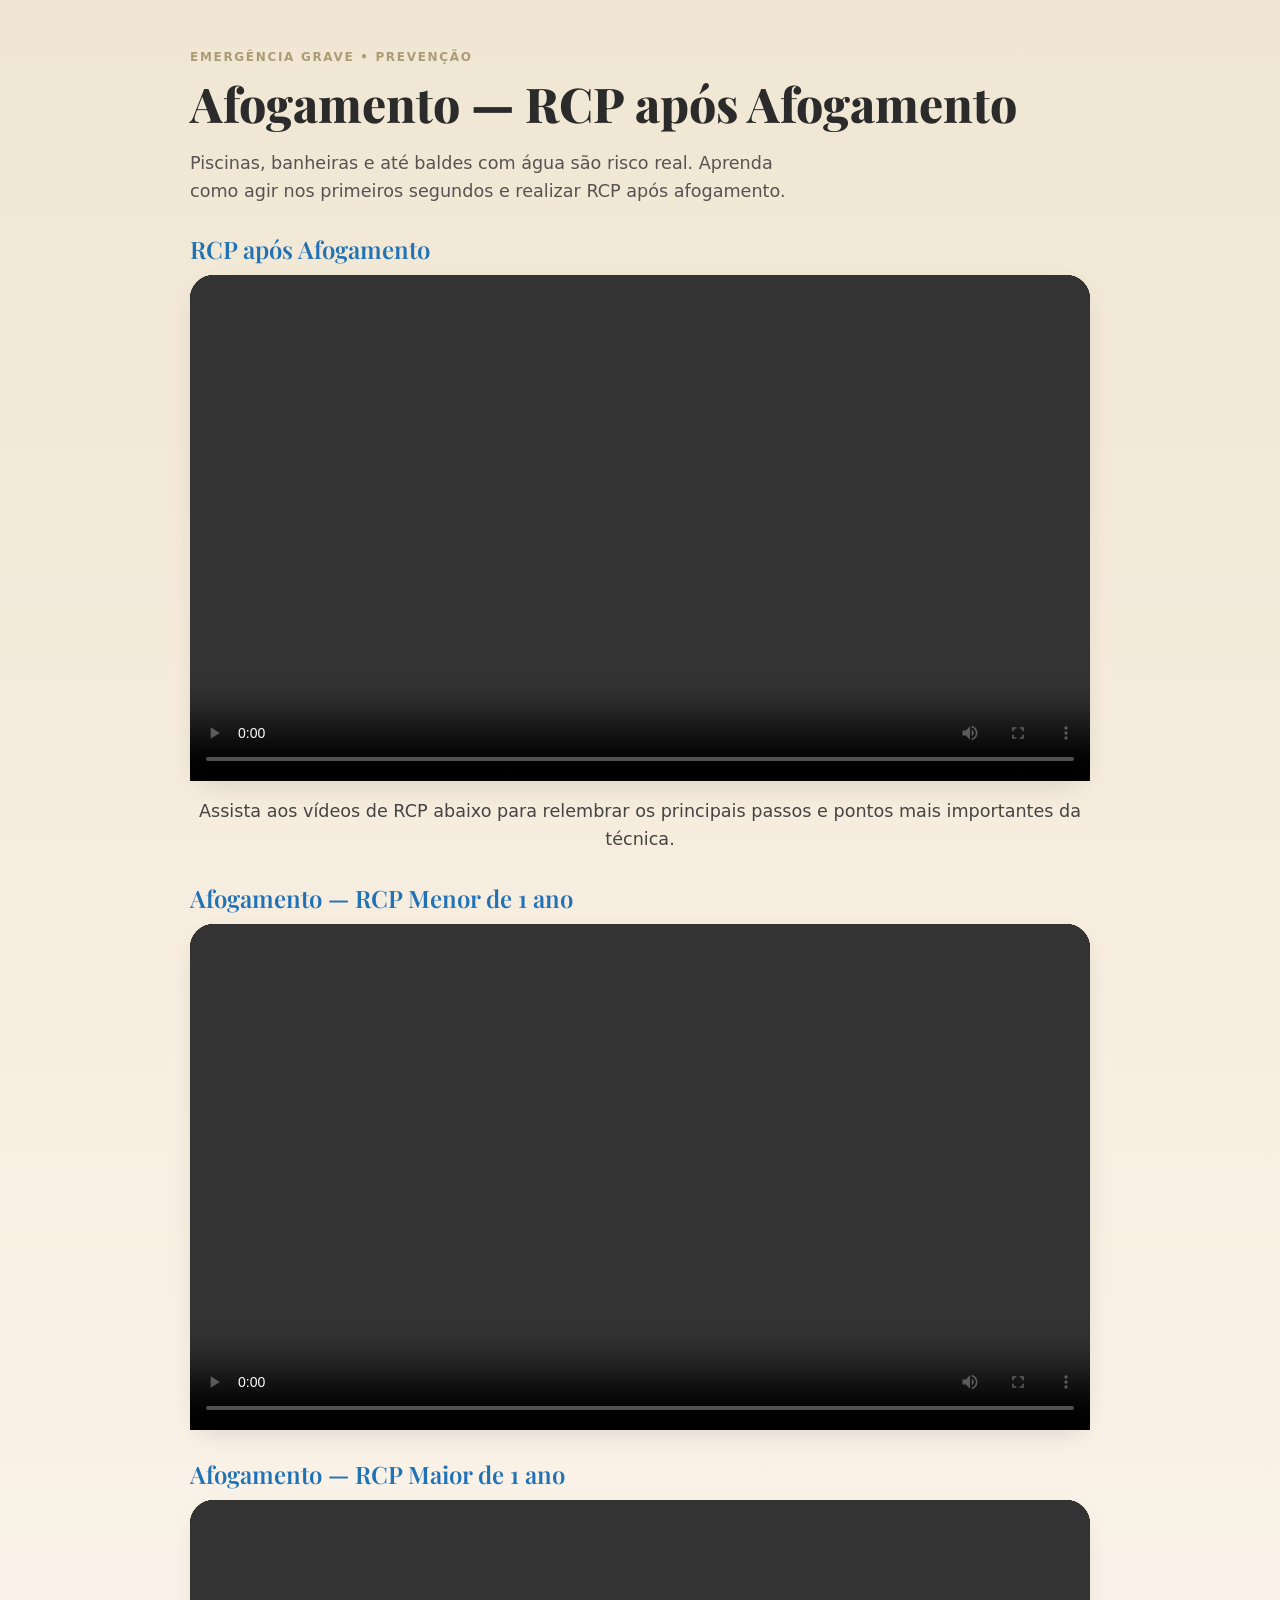
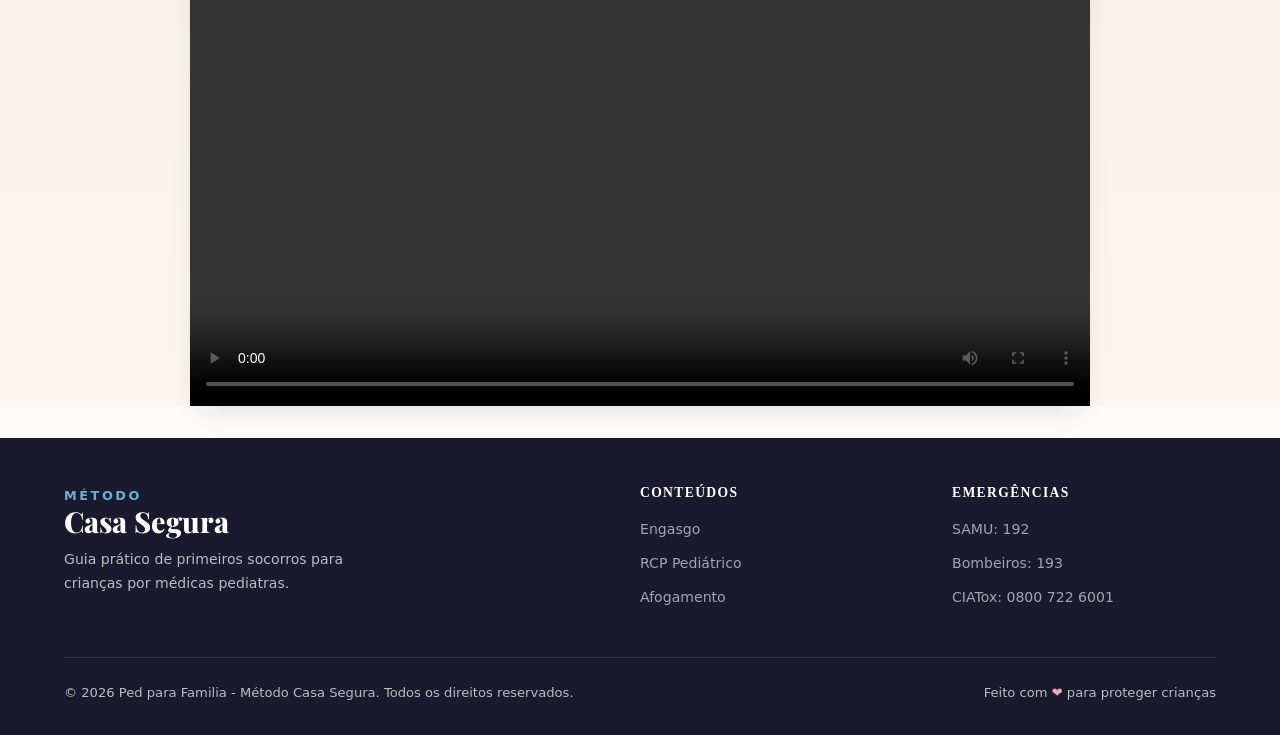
==== commit 2b7d5c72: "Updates and fixes (removed large video file)" ====
--- a/video/afogamento.html
+++ b/video/afogamento.html
@@ -10,6 +10,38 @@
   <link rel="stylesheet" href="../css/style.css" />
   <link rel="icon"
     href="data:image/svg+xml,<svg xmlns='http://www.w3.org/2000/svg' viewBox='0 0 100 100'><text y='.9em' font-size='90'>🏠</text></svg>" />
+
+  <!-- Meta Pixel Code -->
+  <script>
+    !function (f, b, e, v, n, t, s) {
+      if (f.fbq) return; n = f.fbq = function () {
+        n.callMethod ?
+        n.callMethod.apply(n, arguments) : n.queue.push(arguments)
+      };
+      if (!f._fbq) f._fbq = n; n.push = n; n.loaded = !0; n.version = '2.0';
+      n.queue = []; t = b.createElement(e); t.async = !0;
+      t.src = v; s = b.getElementsByTagName(e)[0];
+      s.parentNode.insertBefore(t, s)
+    }(window, document, 'script',
+      'https://connect.facebook.net/en_US/fbevents.js');
+    fbq('init', '1720593125954827');
+    fbq('track', 'PageView');
+  </script>
+  <noscript>
+    <img height="1" width="1" style="display:none"
+      src="https://www.facebook.com/tr?id=1720593125954827&ev=PageView&noscript=1" />
+  </noscript>
+  <!-- End Meta Pixel Code -->
+
+  <!-- Google tag (gtag.js) -->
+  <script async src="https://www.googletagmanager.com/gtag/js?id=G-GMBSBRDGEN"></script>
+  <script>
+    window.dataLayer = window.dataLayer || [];
+    function gtag() { dataLayer.push(arguments); }
+    gtag('js', new Date());
+
+    gtag('config', 'G-GMBSBRDGEN');
+  </script>
 </head>
 
 <body>
@@ -27,12 +59,15 @@
         <h3 id="video1"
           style="font-family: var(--font-title); font-size: 1.5rem; margin-bottom: 0.8rem; scroll-margin-top: 140px; color: var(--azul-forte);">
           RCP após Afogamento</h3>
-        <div class="video-player-wrap" style="margin-bottom: 2rem;">
+        <div class="video-player-wrap" style="margin-bottom: 1rem;">
           <video src="../images/7 - RCP APÓS AFOGAMENTO.mp4" controls controlsList="nodownload"
             preload="metadata" title="RCP após Afogamento — Método Casa Segura">
             Seu navegador não suporta reprodução de vídeo.
           </video>
         </div>
+        <p style="text-align: center; font-size: 1.1rem; margin-bottom: 2rem; color: #444;">
+          Assista aos vídeos de RCP abaixo para relembrar os principais passos e pontos mais importantes da técnica.
+        </p>
 
         <h3 id="video2"
           style="font-family: var(--font-title); font-size: 1.5rem; margin-bottom: 0.8rem; scroll-margin-top: 140px; color: var(--azul-forte);">
--- a/css/style.css
+++ b/css/style.css
@@ -420,6 +420,46 @@
   bottom: 15%;
   left: -5%;
   animation-delay: 1.5s;
+}
+
+/* --- Hero Book Img --- */
+.hero-book-wrapper {
+  display: flex;
+  justify-content: center;
+  align-items: center;
+  margin: 3rem 0;
+  perspective: 1200px;
+}
+
+.hero-book-img {
+  max-width: 380px;
+  width: 100%;
+  height: auto;
+  border-radius: 8px;
+  box-shadow: 0 20px 40px rgba(0, 0, 0, 0.25), 0 10px 20px rgba(0, 0, 0, 0.15);
+  transform: rotateY(-8deg) rotateX(4deg);
+  transition: transform 0.6s cubic-bezier(0.25, 0.8, 0.25, 1), box-shadow 0.6s cubic-bezier(0.25, 0.8, 0.25, 1);
+  animation: floatBook 5s ease-in-out infinite;
+  border: 1px solid rgba(255, 255, 255, 0.1);
+}
+
+.hero-book-img:hover {
+  transform: rotateY(0deg) rotateX(0deg) scale(1.04);
+  box-shadow: 0 30px 60px rgba(0, 0, 0, 0.35), 0 15px 30px rgba(0, 0, 0, 0.2);
+}
+
+@keyframes floatBook {
+  0% {
+    transform: translateY(0px) rotateY(-8deg) rotateX(4deg);
+  }
+
+  50% {
+    transform: translateY(-16px) rotateY(-8deg) rotateX(4deg);
+  }
+
+  100% {
+    transform: translateY(0px) rotateY(-8deg) rotateX(4deg);
+  }
 }
 
 /* ===================================================
@@ -1546,7 +1586,8 @@
   background: #000;
 }
 
-.video-container iframe {
+.video-container iframe,
+.video-container video {
   position: absolute;
   top: 0;
   left: 0;
@@ -3875,25 +3916,41 @@
   background: var(--creme);
 }
 
+/* Caixa de Preço Principal */
+.preco-box {
+  background: linear-gradient(140deg, var(--verde-escuro), var(--verde), #40916c);
+  color: var(--branco);
+  border-radius: 22px;
+  text-align: center;
+  box-shadow: 0 10px 48px rgba(45, 106, 79, 0.35);
+  overflow: hidden;
+  /* Mantém a tabela contida dentro do raio */
+  margin: 32px 0;
+  display: flex;
+  flex-direction: column;
+}
+
+.preco-box-top {
+  padding: 48px 32px 40px;
+}
+
 .value-table {
   width: 100%;
   border-collapse: collapse;
   background: var(--branco);
-  border-radius: 16px;
-  overflow: hidden;
-  box-shadow: var(--sombra);
-  margin: 28px 0 32px;
+  /* removido margin, border-radius e box-shadow para encaixar na box */
 }
 
 .value-table thead tr {
-  background: var(--verde);
-  color: var(--branco);
+  background: #f4f8f6;
+  color: var(--verde-escuro);
+  border-bottom: 2px solid #e2eee7;
 }
 
 .value-table thead th {
-  padding: 14px 20px;
+  padding: 16px 20px;
   text-align: left;
-  font-size: 12px;
+  font-size: 13px;
   text-transform: uppercase;
   letter-spacing: 1px;
 }
@@ -3914,6 +3971,7 @@
   padding: 15px 20px;
   font-size: 15px;
   vertical-align: middle;
+  color: var(--texto);
 }
 
 .value-table tbody td:last-child {
@@ -3923,31 +3981,23 @@
   white-space: nowrap;
 }
 
-.value-table tbody tr.bonus-row {
+.value-table tbody tr.bonus-row td {
   background: #f9f5f0;
+  color: var(--texto);
 }
 
 .value-table tfoot td {
-  padding: 16px 20px;
+  padding: 18px 20px;
   font-weight: 800;
   font-size: 15px;
   background: var(--cinza-claro);
+  color: var(--texto);
 }
 
 .value-table tfoot td:last-child {
   text-align: right;
   text-decoration: line-through;
   color: #aaa;
-}
-
-/* Caixa de Preço */
-.preco-box {
-  background: linear-gradient(140deg, var(--verde-escuro), var(--verde), #40916c);
-  color: var(--branco);
-  border-radius: 22px;
-  padding: 48px 32px;
-  text-align: center;
-  box-shadow: 0 10px 48px rgba(45, 106, 79, 0.35);
 }
 
 .preco-box .de-label {
@@ -4244,4 +4294,1376 @@
   font-size: 1.5rem;
   top: 50%;
   transform: translateY(-50%);
+}
+
+/* ========================================
+   SEÇÃO ENXOVAL — ANCORAGEM DE VALOR
+   ======================================== */
+.enxoval-wrap {
+  background: linear-gradient(160deg, var(--creme) 0%, #fff 60%, var(--dourado-bg) 100%);
+  position: relative;
+  overflow: hidden;
+}
+
+.enxoval-wrap::before {
+  content: '';
+  position: absolute;
+  top: -80px;
+  right: -80px;
+  width: 420px;
+  height: 420px;
+  background: radial-gradient(circle, rgba(170, 157, 117, 0.12) 0%, transparent 70%);
+  border-radius: 50%;
+  pointer-events: none;
+}
+
+/* Grid de cards */
+.enxoval-grid {
+  display: grid;
+  grid-template-columns: repeat(auto-fit, minmax(200px, 1fr));
+  gap: 20px;
+  margin: 36px 0;
+}
+
+/* Card padrão */
+.enxoval-card {
+  background: var(--branco);
+  border-radius: 18px;
+  padding: 28px 20px 22px;
+  text-align: center;
+  box-shadow: 0 4px 20px rgba(0, 0, 0, 0.07);
+  border: 1.5px solid rgba(0, 0, 0, 0.05);
+  transition: transform 0.25s ease, box-shadow 0.25s ease;
+  display: flex;
+  flex-direction: column;
+  align-items: center;
+  gap: 8px;
+}
+
+.enxoval-card:hover {
+  transform: translateY(-6px);
+  box-shadow: 0 12px 36px rgba(0, 0, 0, 0.11);
+}
+
+/* Card destaque (Método Casa Segura) */
+.enxoval-card.enxoval-destaque {
+  background: linear-gradient(145deg, #fffbf2, #fff8ec);
+  border: 2px solid var(--dourado);
+  box-shadow:
+    0 8px 32px rgba(170, 157, 117, 0.25),
+    0 0 0 4px rgba(170, 157, 117, 0.08);
+  position: relative;
+}
+
+.enxoval-card.enxoval-destaque::after {
+  content: '⭐ MELHOR ESCOLHA';
+  position: absolute;
+  top: -14px;
+  left: 50%;
+  transform: translateX(-50%);
+  background: var(--dourado);
+  color: #fff;
+  font-size: 10px;
+  font-weight: 800;
+  letter-spacing: 1.5px;
+  padding: 4px 14px;
+  border-radius: 40px;
+  white-space: nowrap;
+}
+
+/* Elementos internos dos cards */
+.enxoval-emoji {
+  font-size: 2.6rem;
+  line-height: 1;
+  margin-bottom: 4px;
+  filter: drop-shadow(0 2px 6px rgba(0, 0, 0, 0.08));
+}
+
+.enxoval-item {
+  font-weight: 700;
+  font-size: 0.95rem;
+  color: var(--texto);
+  line-height: 1.35;
+}
+
+.enxoval-valor {
+  font-family: 'Playfair Display', serif;
+  font-size: 1.15rem;
+  font-weight: 800;
+  color: var(--texto-leve);
+}
+
+.enxoval-uso {
+  font-size: 0.8rem;
+  font-weight: 600;
+  color: var(--terracota-soft);
+  background: rgba(194, 114, 79, 0.08);
+  padding: 3px 10px;
+  border-radius: 30px;
+}
+
+/* Bloco de reflexão */
+.enxoval-reflexao {
+  background: rgba(255, 255, 255, 0.75);
+  backdrop-filter: blur(10px);
+  border-left: 4px solid var(--dourado);
+  border-radius: 0 16px 16px 0;
+  padding: 28px 32px;
+  max-width: 760px;
+  margin: 8px 0 40px;
+  font-size: 1.05rem;
+  color: var(--texto-leve);
+  line-height: 1.75;
+  box-shadow: 0 4px 20px rgba(0, 0, 0, 0.05);
+}
+
+.enxoval-reflexao strong {
+  color: var(--texto);
+}
+
+/* Wrapper de botão centralizado */
+.btn-wrap {
+  display: flex;
+  justify-content: center;
+  margin-top: 8px;
+}
+
+/* Botão terracota */
+.btn-terracota {
+  background: linear-gradient(135deg, var(--terracota) 0%, var(--terracota-soft) 100%);
+  color: var(--branco);
+  box-shadow: 0 6px 24px rgba(194, 114, 79, 0.4);
+}
+
+.btn-terracota:hover {
+  box-shadow: 0 10px 36px rgba(194, 114, 79, 0.55);
+  color: var(--branco);
+}
+
+/* ─── Responsividade Enxoval ─────────────────── */
+@media (max-width: 768px) {
+  .enxoval-grid {
+    grid-template-columns: repeat(2, 1fr);
+  }
+
+  .enxoval-reflexao {
+    padding: 22px 20px;
+  }
+}
+
+@media (max-width: 480px) {
+  .enxoval-grid {
+    grid-template-columns: 1fr;
+  }
+
+  .enxoval-card.enxoval-destaque {
+    order: -1;
+  }
+}
+
+/* ========================================
+   HERO PRICING BOX (Estilos da Oferta na Headline)
+   ======================================== */
+.hero-pricing-wrapper {
+  margin-top: 2rem;
+  margin-left: auto;
+  margin-right: auto;
+  display: flex;
+  flex-direction: column;
+  gap: 1.5rem;
+  max-width: 500px;
+}
+
+.hero-preco-box {
+  background: var(--branco);
+  border: 2px solid var(--azul-forte);
+  border-radius: 20px;
+  padding: 32px 24px 24px;
+  text-align: center;
+  box-shadow: 0 12px 36px rgba(33, 113, 181, 0.15);
+  position: relative;
+}
+
+.hero-preco-box::before {
+  content: '⚡ OFERTA ESPECIAL';
+  position: absolute;
+  top: -14px;
+  left: 50%;
+  transform: translateX(-50%);
+  background: var(--azul-forte);
+  color: var(--branco);
+  font-size: 11px;
+  font-weight: 800;
+  letter-spacing: 1.5px;
+  padding: 4px 16px;
+  border-radius: 20px;
+  white-space: nowrap;
+}
+
+.hero-preco-box .de-label {
+  font-size: 13px;
+  color: var(--texto-leve);
+  text-transform: uppercase;
+  letter-spacing: 1px;
+  text-decoration: line-through;
+  margin-bottom: 4px;
+}
+
+.hero-preco-box .parcelas {
+  font-family: 'Playfair Display', serif;
+  font-size: 48px;
+  font-weight: 900;
+  color: var(--azul-forte);
+  line-height: 1;
+  margin: 8px 0;
+}
+
+.hero-preco-box .parcelas .pre {
+  font-size: 0.35em;
+  vertical-align: top;
+  opacity: 0.8;
+}
+
+.hero-preco-box .avista {
+  font-size: 16px;
+  color: var(--texto);
+  margin-bottom: 12px;
+}
+
+.hero-preco-box .avista strong {
+  color: var(--dourado);
+  font-size: 18px;
+}
+
+.hero-preco-box .frete-info {
+  display: inline-block;
+  background: rgba(33, 113, 181, 0.1);
+  color: var(--azul-forte);
+  border: 1px solid rgba(33, 113, 181, 0.2);
+  border-radius: 20px;
+  padding: 4px 12px;
+  font-size: 12px;
+  font-weight: 800;
+  margin-bottom: 16px;
+}
+
+.hero-preco-box .ancoragem {
+  font-size: 13px;
+  font-style: italic;
+  color: var(--texto-leve);
+  margin-bottom: 24px;
+  line-height: 1.5;
+}
+
+.hero-garantia-card {
+  background: linear-gradient(135deg, #fffbf2, #fff8ec);
+  border: 1px solid var(--dourado-claro);
+  border-radius: 16px;
+  padding: 20px;
+  display: flex;
+  gap: 16px;
+  align-items: flex-start;
+  text-align: left;
+  box-shadow: 0 4px 15px rgba(0, 0, 0, 0.05);
+}
+
+.hero-garantia-card .shield {
+  font-size: 32px;
+}
+
+.hero-garantia-card h3 {
+  font-size: 16px;
+  font-weight: 800;
+  color: var(--texto);
+  margin-bottom: 4px;
+}
+
+.hero-garantia-card p {
+  font-size: 13px;
+  color: var(--texto-leve);
+  line-height: 1.5;
+}
+
+.pulse-btn {
+  animation: pulse-hero 2s infinite;
+}
+
+@keyframes pulse-hero {
+  0% {
+    transform: scale(1);
+    box-shadow: 0 0 0 0 rgba(194, 114, 79, 0.5);
+  }
+
+  70% {
+    transform: scale(1.03);
+    box-shadow: 0 0 0 15px rgba(194, 114, 79, 0);
+  }
+
+  100% {
+    transform: scale(1);
+    box-shadow: 0 0 0 0 rgba(194, 114, 79, 0);
+  }
+}
+
+/* ===================================================
+   FOOTER
+   =================================================== */
+.footer {
+  background-color: #2b2825;
+  color: #8c8985;
+  padding: 4rem 1.5rem;
+  text-align: center;
+  font-family: var(--font-body);
+}
+
+.footer .container {
+  max-width: 1200px;
+  margin: 0 auto;
+  display: flex;
+  flex-direction: column;
+  align-items: center;
+  gap: 2rem;
+}
+
+.footer-links {
+  display: flex;
+  flex-wrap: wrap;
+  justify-content: center;
+  gap: 2.5rem;
+}
+
+.footer-links a {
+  color: #ffffff;
+  font-weight: 700;
+  text-decoration: none;
+  font-size: 1.1rem;
+  transition: color var(--transition);
+}
+
+.footer-links a:hover {
+  color: var(--dourado);
+}
+
+.footer-copy {
+  display: flex;
+  flex-direction: column;
+  gap: 0.5rem;
+}
+
+.footer-copy p {
+  margin: 0;
+  font-size: 0.95rem;
+  line-height: 1.5;
+}
+
+/* ===================================================
+   VÍDEO PRINCIPAL (Elegância)
+   =================================================== */
+.video-wrap {
+  padding: 5rem clamp(1rem, 5vw, 4rem);
+  display: flex;
+  justify-content: center;
+  align-items: center;
+  background: linear-gradient(to bottom, var(--bege) 0%, rgba(253, 246, 238, 0) 100%);
+  position: relative;
+  z-index: 10;
+}
+
+.video-wrap::before {
+  content: '';
+  position: absolute;
+  top: 50%;
+  left: 50%;
+  width: 100%;
+  max-width: 1000px;
+  height: 60%;
+  background: radial-gradient(circle, rgba(107, 174, 214, 0.15) 0%, transparent 70%);
+  transform: translate(-50%, -50%);
+  z-index: -1;
+  border-radius: 50%;
+  filter: blur(40px);
+}
+
+.video-container {
+  position: relative;
+  width: 100%;
+  max-width: 900px;
+  padding-bottom: 56.25%;
+  /* 16:9 */
+  height: 0;
+  border-radius: var(--radius-lg);
+  overflow: hidden;
+  box-shadow: 0 30px 60px rgba(0, 0, 0, 0.12), 0 0 0 12px rgba(255, 255, 255, 0.6);
+  transform: translateY(0);
+  transition: transform 0.4s cubic-bezier(0.25, 0.8, 0.25, 1), box-shadow 0.4s cubic-bezier(0.25, 0.8, 0.25, 1);
+  border: 1px solid rgba(201, 168, 76, 0.2);
+}
+
+.video-container:hover {
+  transform: translateY(-8px);
+  box-shadow: 0 40px 80px rgba(0, 0, 0, 0.18), 0 0 0 12px rgba(255, 255, 255, 0.85);
+}
+
+.video-container iframe {
+  position: absolute;
+  top: 0;
+  left: 0;
+  width: 100%;
+  height: 100%;
+  border-radius: var(--radius-lg);
+  background-color: #000;
+}
+
+
+
+/* ============================================================
+   Método Casa Segura — Landing Page
+   CSS estático (sem frameworks). Edite as variáveis abaixo
+   para ajustar cores, fontes e espaçamentos.
+   ============================================================ */
+
+@import url("https://fonts.googleapis.com/css2?family=Cormorant+Garamond:ital,wght@0,500;0,600;0,700;1,500;1,600&family=Inter:wght@300;400;500;600;700&family=JetBrains+Mono:wght@400;500&display=swap");
+
+:root {
+  --font-display: "Cormorant Garamond", Georgia, serif;
+  --font-sans: "Inter", system-ui, sans-serif;
+  --font-mono: "JetBrains Mono", monospace;
+
+  --background: #fdfcf9;
+  --foreground: #2b2f38;
+  --card: #ffffff;
+  --primary: #d97b5b;
+  --primary-foreground: #fdfcf9;
+  --secondary: #5a7a64;
+  --secondary-foreground: #fdfcf9;
+  --muted: #f4f2ec;
+  --muted-foreground: #74787f;
+  --accent: #f3ede4;
+  --border: #e7e3d9;
+
+  --radius: 1rem;
+  --maxw: 72rem;
+  --shadow-lg: 0 10px 30px -10px rgba(0, 0, 0, 0.15);
+  --shadow-2xl: 0 30px 60px -20px rgba(0, 0, 0, 0.18);
+}
+
+* {
+  box-sizing: border-box;
+  margin: 0;
+  padding: 0;
+  border-color: var(--border);
+}
+
+html {
+  scroll-behavior: smooth;
+}
+
+body {
+  background: var(--background);
+  color: var(--foreground);
+  font-family: var(--font-sans);
+  line-height: 1.6;
+  -webkit-font-smoothing: antialiased;
+}
+
+::selection {
+  background: rgba(217, 123, 91, 0.2);
+}
+
+h1,
+h2,
+h3,
+h4 {
+  font-family: var(--font-display);
+  line-height: 1.05;
+  font-weight: 600;
+}
+
+img {
+  display: block;
+  max-width: 100%;
+}
+
+a {
+  color: inherit;
+  text-decoration: none;
+}
+
+/* ---------- Utilities ---------- */
+.container {
+  width: 100%;
+  max-width: var(--maxw);
+  margin: 0 auto;
+  padding-left: 1.5rem;
+  padding-right: 1.5rem;
+}
+
+.text-primary {
+  color: var(--primary);
+}
+
+.text-secondary {
+  color: var(--secondary);
+}
+
+.text-muted {
+  color: var(--muted-foreground);
+}
+
+.italic {
+  font-style: italic;
+}
+
+.mono-label {
+  font-family: var(--font-mono);
+  font-size: 0.625rem;
+  text-transform: uppercase;
+  letter-spacing: 0.12em;
+  color: var(--muted-foreground);
+}
+
+.section {
+  padding-top: 6rem;
+  padding-bottom: 6rem;
+}
+
+/* ---------- Buttons ---------- */
+.btn {
+  display: inline-flex;
+  align-items: center;
+  justify-content: center;
+  border-radius: 999px;
+  background: var(--primary);
+  color: var(--primary-foreground);
+  padding: 1rem 2rem;
+  font-weight: 600;
+  font-size: 1rem;
+  box-shadow: 0 10px 25px -8px rgba(217, 123, 91, 0.5);
+  transition: transform 0.18s ease;
+  cursor: pointer;
+  text-align: center;
+}
+
+.btn:hover {
+  transform: scale(1.02);
+}
+
+.btn:active {
+  transform: scale(0.98);
+}
+
+.btn--block {
+  width: 100%;
+  padding: 1.25rem;
+  font-size: 1.125rem;
+}
+
+.btn--lg {
+  padding: 1.25rem 2.5rem;
+  font-size: 1.125rem;
+}
+
+.shipping-tag {
+  display: inline-flex;
+  align-items: center;
+  gap: 0.375rem;
+  border-radius: 999px;
+  background: rgba(90, 122, 100, 0.1);
+  color: var(--secondary);
+  padding: 0.25rem 0.75rem;
+  font-size: 0.75rem;
+  font-weight: 600;
+  text-transform: uppercase;
+  letter-spacing: 0.08em;
+}
+
+/* ---------- Nav ---------- */
+.nav {
+  position: sticky;
+  top: 0;
+  z-index: 50;
+  border-bottom: 1px solid var(--border);
+  background: rgba(253, 252, 249, 0.8);
+  backdrop-filter: blur(10px);
+}
+
+.nav__inner {
+  height: 4rem;
+  display: flex;
+  align-items: center;
+  justify-content: space-between;
+}
+
+.nav__brand {
+  display: flex;
+  align-items: center;
+  gap: 0.5rem;
+}
+
+.nav__logo {
+  display: grid;
+  place-items: center;
+  width: 2rem;
+  height: 2rem;
+  border-radius: 999px;
+  background: var(--primary);
+  color: var(--primary-foreground);
+  font-family: var(--font-mono);
+  font-size: 0.625rem;
+}
+
+.nav__name {
+  font-family: var(--font-display);
+  font-size: 1.25rem;
+  font-style: italic;
+}
+
+.nav__cta {
+  font-size: 0.75rem;
+  font-weight: 600;
+  text-transform: uppercase;
+  letter-spacing: 0.15em;
+  transition: color 0.2s;
+}
+
+.nav__cta:hover {
+  color: var(--primary);
+}
+
+/* ---------- Hero ---------- */
+.hero {
+  padding: 4rem 0 3rem;
+}
+
+.badge {
+  display: inline-block;
+  border: 1px solid rgba(217, 123, 91, 0.2);
+  border-radius: 999px;
+  padding: 0.25rem 0.75rem;
+  font-size: 0.625rem;
+  font-weight: 700;
+  text-transform: uppercase;
+  letter-spacing: 0.15em;
+  color: var(--primary);
+  margin-bottom: 1.5rem;
+}
+
+.hero h1 {
+  max-width: 56rem;
+  font-size: clamp(2.75rem, 6vw, 4.5rem);
+  margin-bottom: 2rem;
+}
+
+.hero p.lead {
+  max-width: 38rem;
+  font-size: 1.125rem;
+  color: var(--muted-foreground);
+  margin-bottom: 2.5rem;
+}
+
+.hero__actions {
+  display: flex;
+  flex-direction: column;
+  gap: 1rem;
+  margin-bottom: 1.5rem;
+}
+
+.hero__note {
+  font-size: 0.875rem;
+  font-weight: 500;
+  color: var(--muted-foreground);
+}
+
+.stats {
+  margin-top: 3rem;
+  display: grid;
+  grid-template-columns: repeat(2, 1fr);
+  gap: 1rem;
+  border-top: 1px solid var(--border);
+  padding-top: 2.5rem;
+}
+
+.stats div dt {
+  margin-bottom: 0.25rem;
+}
+
+.stats div dd {
+  font-size: 0.875rem;
+  font-weight: 500;
+}
+
+/* ---------- Founders split ---------- */
+.split {
+  display: grid;
+  gap: 2rem;
+}
+
+.split img {
+  width: 100%;
+  aspect-ratio: 4 / 3;
+  object-fit: cover;
+  border-radius: 1.5rem;
+  box-shadow: 0 1px 2px rgba(0, 0, 0, 0.05);
+  ring: 1px;
+}
+
+.quote-card {
+  display: flex;
+  flex-direction: column;
+  justify-content: center;
+  border: 1px solid rgba(90, 122, 100, 0.15);
+  background: rgba(90, 122, 100, 0.05);
+  border-radius: 1.5rem;
+  padding: 2rem;
+}
+
+.quote-card p.q {
+  font-family: var(--font-display);
+  font-style: italic;
+  font-size: 1.5rem;
+  color: var(--secondary);
+  margin-bottom: 1rem;
+}
+
+.quote-card p.s {
+  font-size: 0.875rem;
+  color: var(--muted-foreground);
+}
+
+/* ---------- Launch bar ---------- */
+.launch-bar {
+  background: var(--secondary);
+  color: var(--secondary-foreground);
+  padding: 0.75rem 0;
+}
+
+.launch-bar__inner {
+  display: flex;
+  flex-wrap: wrap;
+  align-items: center;
+  justify-content: center;
+  gap: 0.5rem 2rem;
+  text-align: center;
+  font-size: 0.75rem;
+  font-weight: 500;
+  text-transform: uppercase;
+  letter-spacing: 0.15em;
+}
+
+/* ---------- Problem ---------- */
+.prose {
+  max-width: 56rem;
+}
+
+.prose h2 {
+  text-align: center;
+  font-size: clamp(2rem, 4vw, 3rem);
+  margin-bottom: 3rem;
+}
+
+.prose p {
+  font-size: 1.125rem;
+  color: var(--muted-foreground);
+  margin-bottom: 2rem;
+}
+
+.prose .pull {
+  border: 1px solid var(--border);
+  background: var(--card);
+  border-radius: 1rem;
+  padding: 2rem;
+  font-family: var(--font-display);
+  font-style: italic;
+  font-size: 1.25rem;
+  color: var(--foreground);
+  box-shadow: 0 1px 2px rgba(0, 0, 0, 0.05);
+}
+
+.prose strong {
+  color: var(--foreground);
+}
+
+/* ---------- Section header ---------- */
+.band {
+  border-top: 1px solid var(--border);
+  border-bottom: 1px solid var(--border);
+  background: rgba(255, 255, 255, 0.5);
+}
+
+.section-head {
+  margin-bottom: 4rem;
+}
+
+.section-head--center {
+  text-align: center;
+}
+
+.section-head h2 {
+  font-size: clamp(2rem, 4vw, 3rem);
+  margin-bottom: 1rem;
+}
+
+.section-head p {
+  color: var(--muted-foreground);
+  max-width: 40rem;
+  margin: 0 auto;
+}
+
+/* ---------- Founders detail ---------- */
+.founders-grid {
+  display: grid;
+  gap: 3rem;
+}
+
+.founder h3 {
+  font-size: 1.875rem;
+}
+
+.founder__head {
+  display: flex;
+  align-items: flex-end;
+  gap: 1rem;
+  margin-bottom: 0.5rem;
+}
+
+.founder__rqe {
+  font-family: var(--font-mono);
+  font-size: 0.625rem;
+  color: var(--muted-foreground);
+  margin-bottom: 0.4rem;
+}
+
+.founder__role {
+  font-size: 0.875rem;
+  font-weight: 600;
+  text-transform: uppercase;
+  letter-spacing: 0.08em;
+  color: var(--primary);
+  margin: 0.75rem 0 1rem;
+}
+
+.founder ul {
+  list-style: none;
+  display: flex;
+  flex-direction: column;
+  gap: 0.75rem;
+}
+
+.founder li {
+  display: flex;
+  gap: 0.75rem;
+  font-size: 0.875rem;
+  color: var(--muted-foreground);
+}
+
+.founder li span {
+  font-family: var(--font-mono);
+  font-size: 0.75rem;
+  color: var(--primary);
+}
+
+.founder__social {
+  margin-top: 1rem;
+  font-family: var(--font-mono);
+  font-size: 0.75rem;
+  color: var(--muted-foreground);
+}
+
+.center-cta {
+  margin-top: 4rem;
+  display: flex;
+  flex-direction: column;
+  align-items: center;
+  gap: 1rem;
+  text-align: center;
+}
+
+/* ---------- Syllabus ---------- */
+.chips {
+  display: grid;
+  grid-template-columns: 1fr;
+  gap: 0.75rem;
+}
+
+.chip {
+  display: flex;
+  align-items: center;
+  gap: 0.75rem;
+  border: 1px solid var(--border);
+  background: var(--card);
+  border-radius: 0.75rem;
+  padding: 1rem;
+  transition: border-color 0.2s;
+}
+
+.chip:hover {
+  border-color: rgba(217, 123, 91, 0.4);
+}
+
+.chip__num {
+  display: grid;
+  place-items: center;
+  width: 1.75rem;
+  height: 1.75rem;
+  flex-shrink: 0;
+  border-radius: 999px;
+  background: rgba(90, 122, 100, 0.1);
+  font-family: var(--font-mono);
+  font-size: 0.625rem;
+  color: var(--secondary);
+}
+
+.chip span:last-child {
+  font-size: 0.875rem;
+  font-weight: 500;
+}
+
+.cards {
+  margin-top: 4rem;
+  display: grid;
+  gap: 1.5rem;
+}
+
+.feature {
+  border: 1px solid var(--border);
+  background: var(--card);
+  border-radius: 1.25rem;
+  padding: 2rem;
+}
+
+.feature .ic {
+  display: block;
+  font-size: 1.875rem;
+  margin-bottom: 1rem;
+}
+
+.feature h3 {
+  font-size: 1.5rem;
+  margin-bottom: 0.5rem;
+}
+
+.feature p {
+  font-size: 0.875rem;
+  color: var(--muted-foreground);
+}
+
+/* ---------- Before / After ---------- */
+.ba {
+  background: var(--foreground);
+  color: var(--background);
+}
+
+.ba h2 {
+  text-align: center;
+  color: var(--background);
+  font-size: clamp(2rem, 4vw, 3rem);
+  margin-bottom: 4rem;
+}
+
+.ba__grid {
+  display: grid;
+  gap: 2rem;
+  max-width: 56rem;
+  margin: 0 auto;
+}
+
+.ba__col {
+  border-radius: 1.5rem;
+  padding: 2rem;
+}
+
+.ba__col--before {
+  border: 1px solid rgba(253, 252, 249, 0.1);
+  background: rgba(253, 252, 249, 0.05);
+}
+
+.ba__col--after {
+  background: var(--primary);
+  color: var(--primary-foreground);
+}
+
+.ba__col h3 {
+  font-size: 1.5rem;
+  margin-bottom: 1.5rem;
+}
+
+.ba__col--before h3 {
+  color: var(--primary);
+}
+
+.ba__col ul {
+  list-style: none;
+  display: flex;
+  flex-direction: column;
+  gap: 1rem;
+}
+
+.ba__col--before li {
+  color: rgba(253, 252, 249, 0.7);
+}
+
+.ba__col li {
+  display: flex;
+  gap: 0.75rem;
+}
+
+/* ---------- Comparison ---------- */
+.compare {
+  display: grid;
+  grid-template-columns: repeat(2, 1fr);
+  gap: 1.25rem;
+}
+
+.compare__item {
+  border: 1px solid var(--border);
+  background: var(--card);
+  border-radius: 1rem;
+  padding: 1.5rem;
+}
+
+.compare__item .ic {
+  display: block;
+  font-size: 1.5rem;
+  margin-bottom: 0.75rem;
+}
+
+.compare__item .price {
+  font-weight: 600;
+}
+
+.compare__item .note {
+  margin-top: 0.25rem;
+  font-size: 0.75rem;
+  color: var(--muted-foreground);
+}
+
+.compare__item--highlight {
+  border-color: rgba(217, 123, 91, 0.3);
+  background: rgba(217, 123, 91, 0.1);
+}
+
+.compare__item--highlight .mono-label,
+.compare__item--highlight .price {
+  color: var(--primary);
+}
+
+.compare__note {
+  max-width: 40rem;
+  margin: 2.5rem auto 0;
+  text-align: center;
+  color: var(--muted-foreground);
+}
+
+/* ---------- Pricing ---------- */
+.pricing-wrap {
+  max-width: 36rem;
+  margin: 0 auto;
+}
+
+.price-card {
+  position: relative;
+  overflow: hidden;
+  border: 1px solid var(--border);
+  background: var(--card);
+  border-radius: 2rem;
+  padding: 2rem;
+  box-shadow: var(--shadow-2xl);
+}
+
+.price-card__ribbon {
+  position: absolute;
+  right: 0;
+  top: 0;
+  border-bottom-left-radius: 1rem;
+  background: var(--primary);
+  color: var(--primary-foreground);
+  padding: 0.5rem 1.5rem;
+  font-size: 0.625rem;
+  font-weight: 700;
+  text-transform: uppercase;
+  letter-spacing: 0.15em;
+}
+
+.price-card__book {
+  width: 10rem;
+  margin: 0 auto 2rem;
+  border-radius: 0.75rem;
+  box-shadow: var(--shadow-lg);
+}
+
+.price-card h3 {
+  font-size: 2.25rem;
+  font-style: italic;
+  margin-bottom: 0.5rem;
+}
+
+.price-card__sub {
+  color: var(--muted-foreground);
+  margin-bottom: 2rem;
+}
+
+.includes {
+  list-style: none;
+  display: flex;
+  flex-direction: column;
+  gap: 1rem;
+  border-bottom: 1px solid var(--border);
+  padding-bottom: 2rem;
+  margin-bottom: 2rem;
+  font-size: 0.875rem;
+}
+
+.includes li {
+  display: flex;
+  justify-content: space-between;
+  gap: 1rem;
+}
+
+.includes .val {
+  flex-shrink: 0;
+  color: var(--muted-foreground);
+  text-decoration: line-through;
+}
+
+.includes li.total {
+  font-weight: 600;
+}
+
+.price-final {
+  text-align: center;
+}
+
+.price-final .from {
+  font-size: 0.875rem;
+  color: var(--muted-foreground);
+  margin-bottom: 0.25rem;
+}
+
+.price-final .big {
+  font-family: var(--font-display);
+  font-size: 3rem;
+  font-weight: 700;
+  color: var(--primary);
+  margin-bottom: 0.25rem;
+}
+
+.price-final .cash {
+  font-size: 0.875rem;
+  color: var(--muted-foreground);
+  margin-bottom: 2rem;
+}
+
+.price-final .free {
+  margin-top: 1rem;
+  font-size: 0.625rem;
+  font-weight: 700;
+  text-transform: uppercase;
+  letter-spacing: 0.15em;
+  color: var(--secondary);
+}
+
+.price-final .testi {
+  margin-top: 1.5rem;
+  font-family: var(--font-display);
+  font-style: italic;
+  font-size: 1.125rem;
+  color: var(--muted-foreground);
+}
+
+.guarantee {
+  margin-top: 2rem;
+  display: flex;
+  gap: 1rem;
+  border: 1px solid var(--border);
+  background: var(--card);
+  border-radius: 1rem;
+  padding: 1.5rem;
+}
+
+.guarantee .ic {
+  font-size: 1.875rem;
+}
+
+.guarantee h4 {
+  font-family: var(--font-sans);
+  font-weight: 600;
+  margin-bottom: 0.25rem;
+}
+
+.guarantee p {
+  font-size: 0.875rem;
+  color: var(--muted-foreground);
+}
+
+/* ---------- FAQ ---------- */
+.faq-wrap {
+  max-width: 48rem;
+  margin: 0 auto;
+}
+
+.faq-wrap h2 {
+  text-align: center;
+  font-size: clamp(2rem, 4vw, 3rem);
+  margin-bottom: 3rem;
+}
+
+.faq {
+  display: flex;
+  flex-direction: column;
+  gap: 1rem;
+}
+
+details {
+  overflow: hidden;
+  border: 1px solid var(--border);
+  background: var(--card);
+  border-radius: 1rem;
+}
+
+summary {
+  display: flex;
+  align-items: center;
+  justify-content: space-between;
+  gap: 1rem;
+  padding: 1.5rem;
+  font-weight: 500;
+  cursor: pointer;
+  list-style: none;
+  transition: background 0.2s;
+}
+
+summary::-webkit-details-marker {
+  display: none;
+}
+
+summary:hover {
+  background: rgba(243, 237, 228, 0.4);
+}
+
+summary .plus {
+  font-size: 1.25rem;
+  color: var(--primary);
+  transition: transform 0.2s;
+}
+
+details[open] summary .plus {
+  transform: rotate(45deg);
+}
+
+details .answer {
+  padding: 0 1.5rem 1.5rem;
+  font-size: 0.875rem;
+  color: var(--muted-foreground);
+}
+
+/* ---------- Footer / Final CTA ---------- */
+.final {
+  border-top: 1px solid var(--border);
+  background: rgba(255, 255, 255, 0.5);
+}
+
+.final__inner {
+  max-width: 56rem;
+  margin: 0 auto;
+  text-align: center;
+}
+
+.final h2 {
+  font-size: clamp(2rem, 4vw, 3rem);
+  margin-bottom: 3rem;
+}
+
+.final__meta {
+  margin-top: 1rem;
+  display: flex;
+  flex-direction: column;
+  align-items: center;
+  gap: 0.5rem;
+  font-size: 0.875rem;
+  color: var(--muted-foreground);
+}
+
+.copyright {
+  margin-top: 4rem;
+  display: flex;
+  flex-direction: column;
+  align-items: center;
+  justify-content: space-between;
+  gap: 1rem;
+  border-top: 1px solid var(--border);
+  padding-top: 2.5rem;
+  font-family: var(--font-mono);
+  font-size: 0.625rem;
+  text-transform: uppercase;
+  letter-spacing: 0.15em;
+  color: var(--muted-foreground);
+}
+
+/* ---------- Animations ---------- */
+@keyframes fade-up {
+  from {
+    opacity: 0;
+    transform: translateY(24px);
+  }
+
+  to {
+    opacity: 1;
+    transform: translateY(0);
+  }
+}
+
+.animate-fade-up {
+  animation: fade-up 0.7s cubic-bezier(0.32, 0.72, 0, 1) both;
+}
+
+/* ---------- Responsive ---------- */
+@media (min-width: 768px) {
+  .hero {
+    padding: 6rem 0 3rem;
+  }
+
+  .hero__actions {
+    flex-direction: row;
+    align-items: center;
+  }
+
+  .stats {
+    grid-template-columns: repeat(4, 1fr);
+  }
+
+  .split {
+    grid-template-columns: 1fr 1fr;
+  }
+
+  .quote-card {
+    padding: 3rem;
+  }
+
+  .quote-card p.q {
+    font-size: 1.875rem;
+  }
+
+  .founders-grid {
+    grid-template-columns: 1fr 1fr;
+  }
+
+  .chips {
+    grid-template-columns: repeat(3, 1fr);
+  }
+
+  .cards {
+    grid-template-columns: repeat(3, 1fr);
+  }
+
+  .ba__grid {
+    grid-template-columns: 1fr 1fr;
+  }
+
+  .compare {
+    grid-template-columns: repeat(3, 1fr);
+  }
+
+  .price-card {
+    padding: 3rem;
+  }
 }
